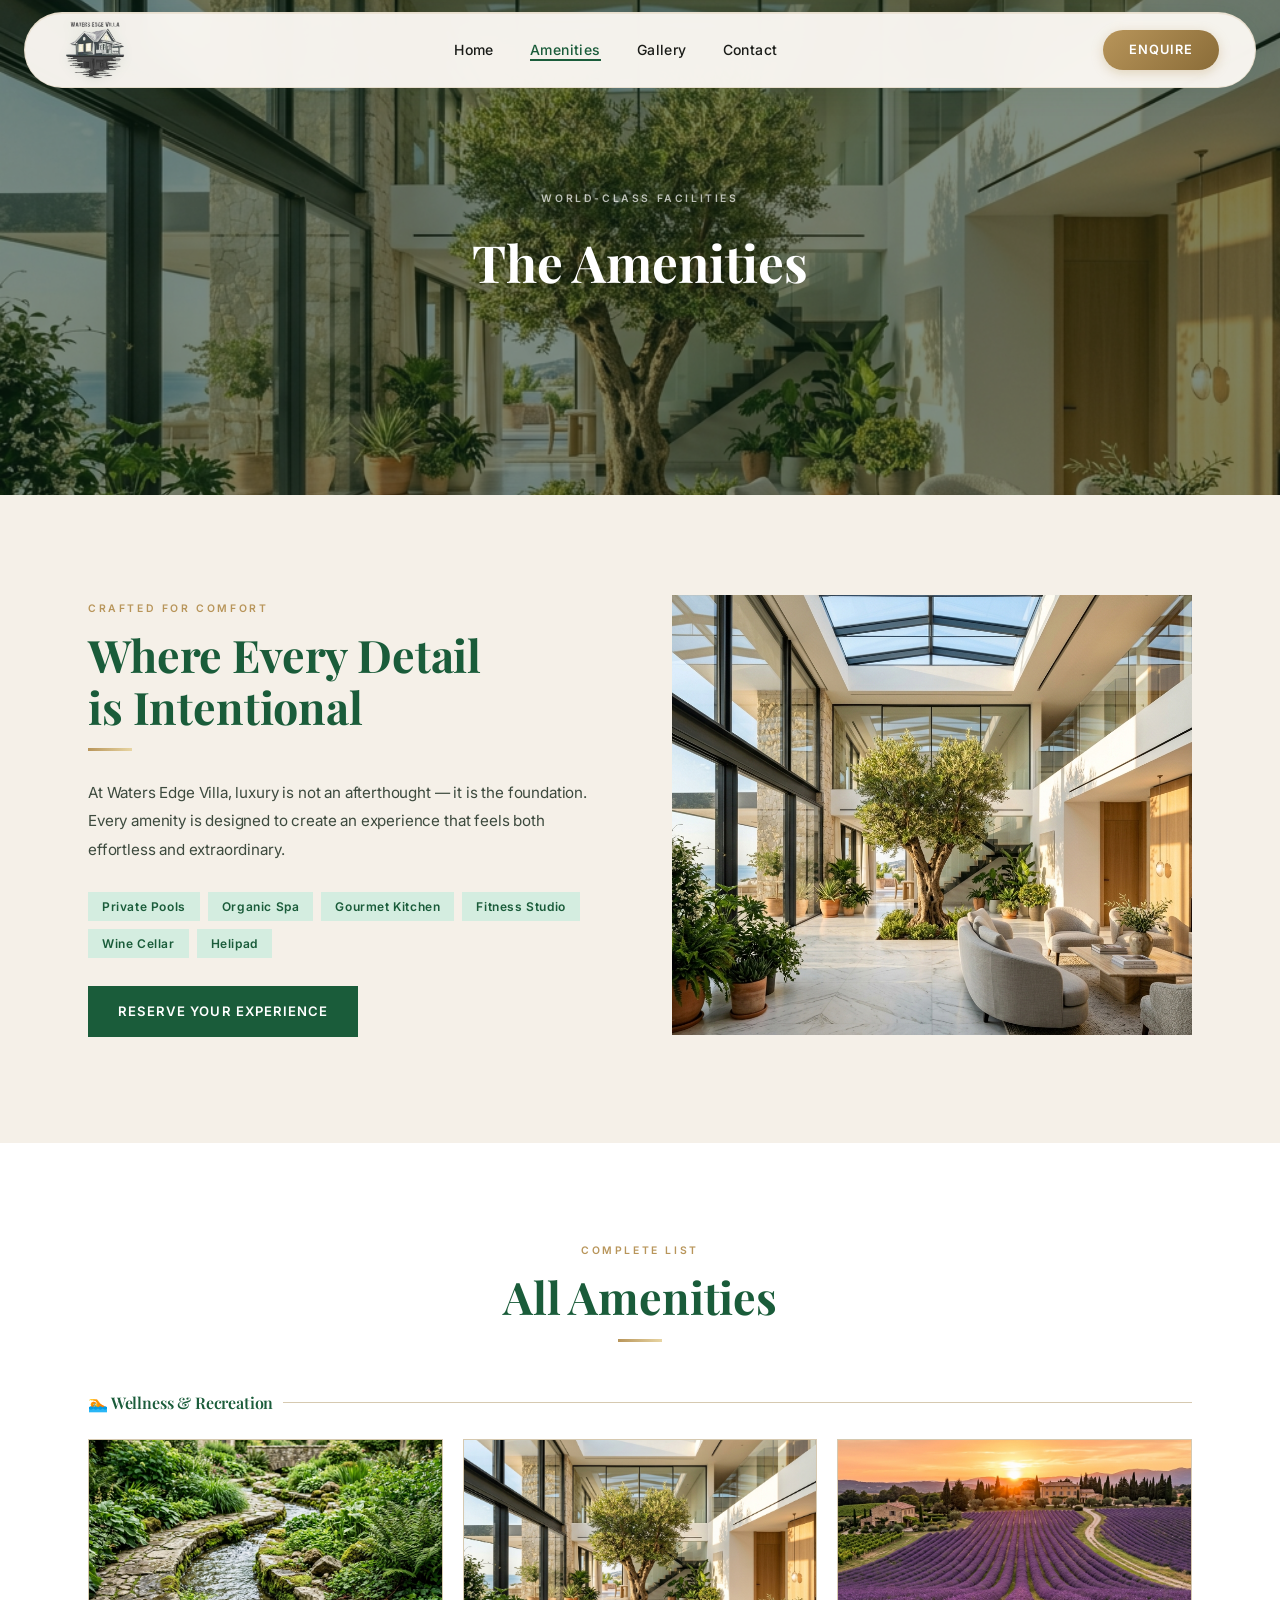
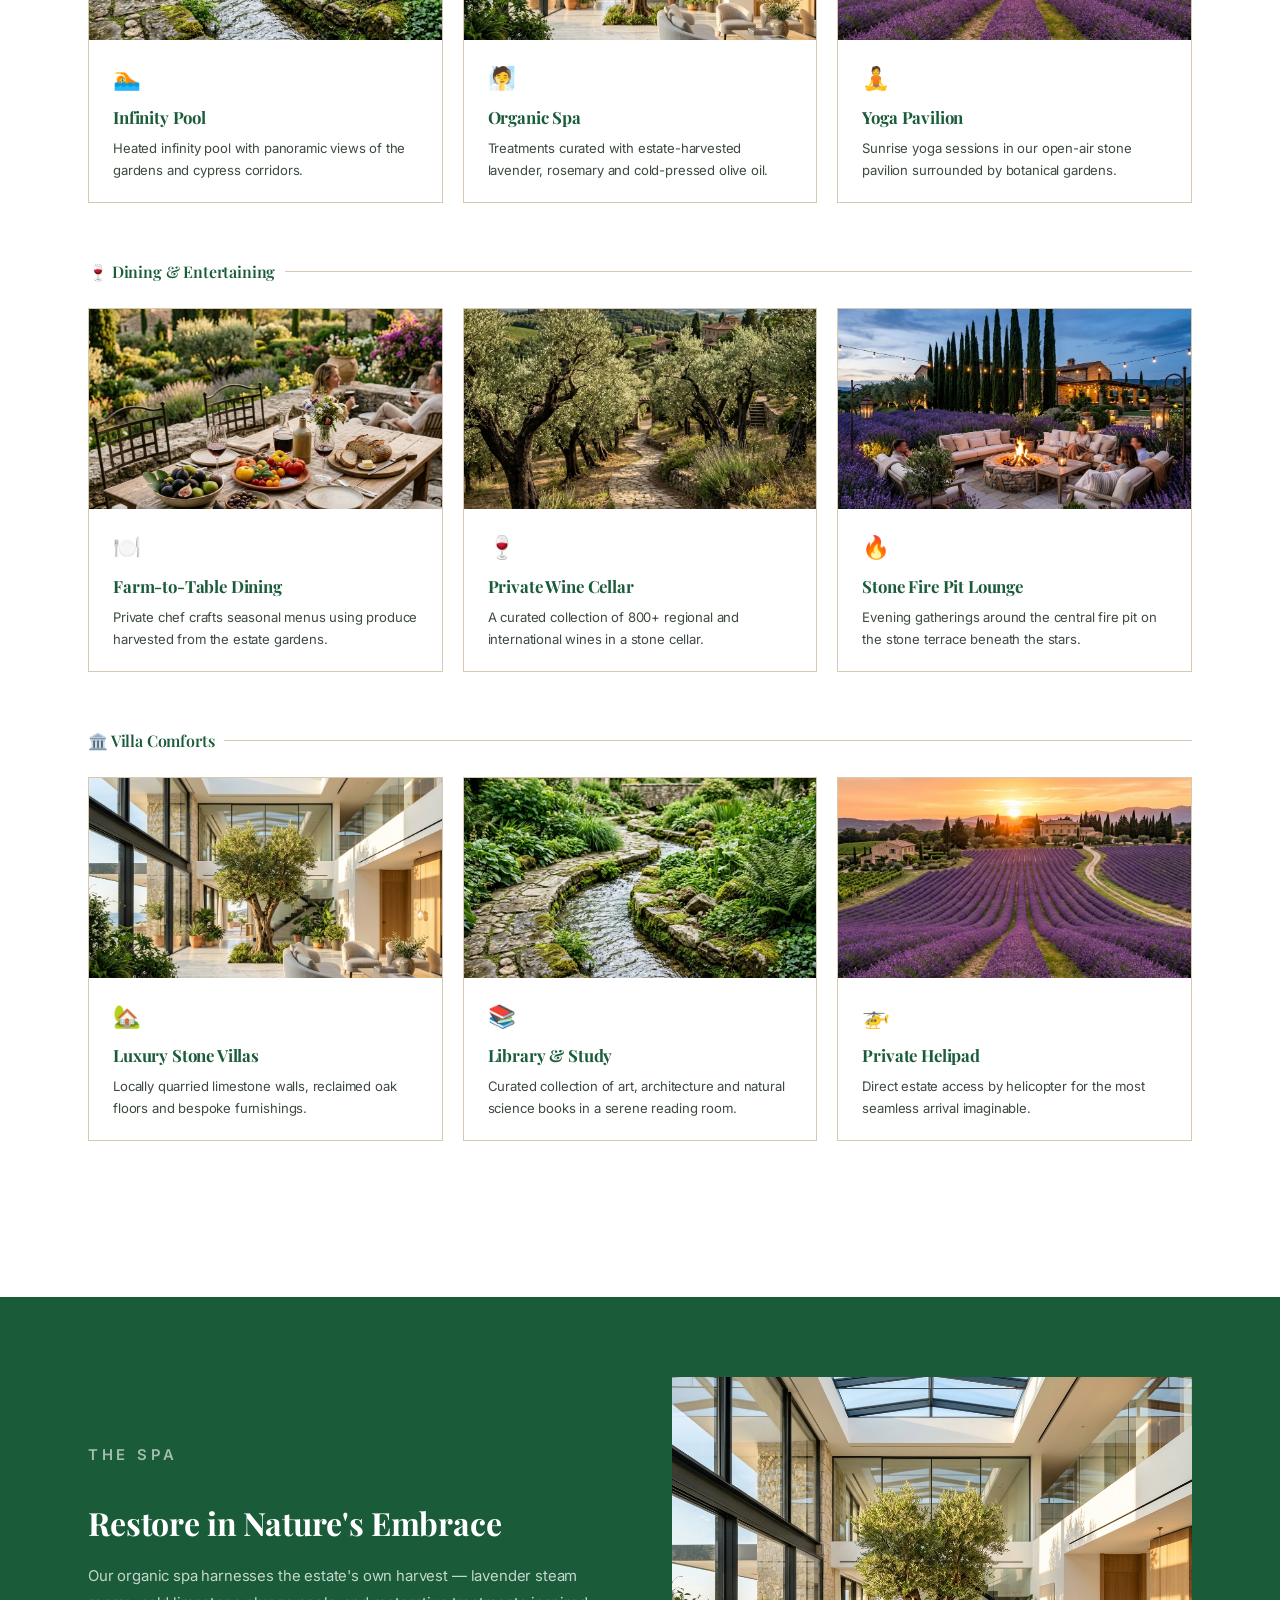
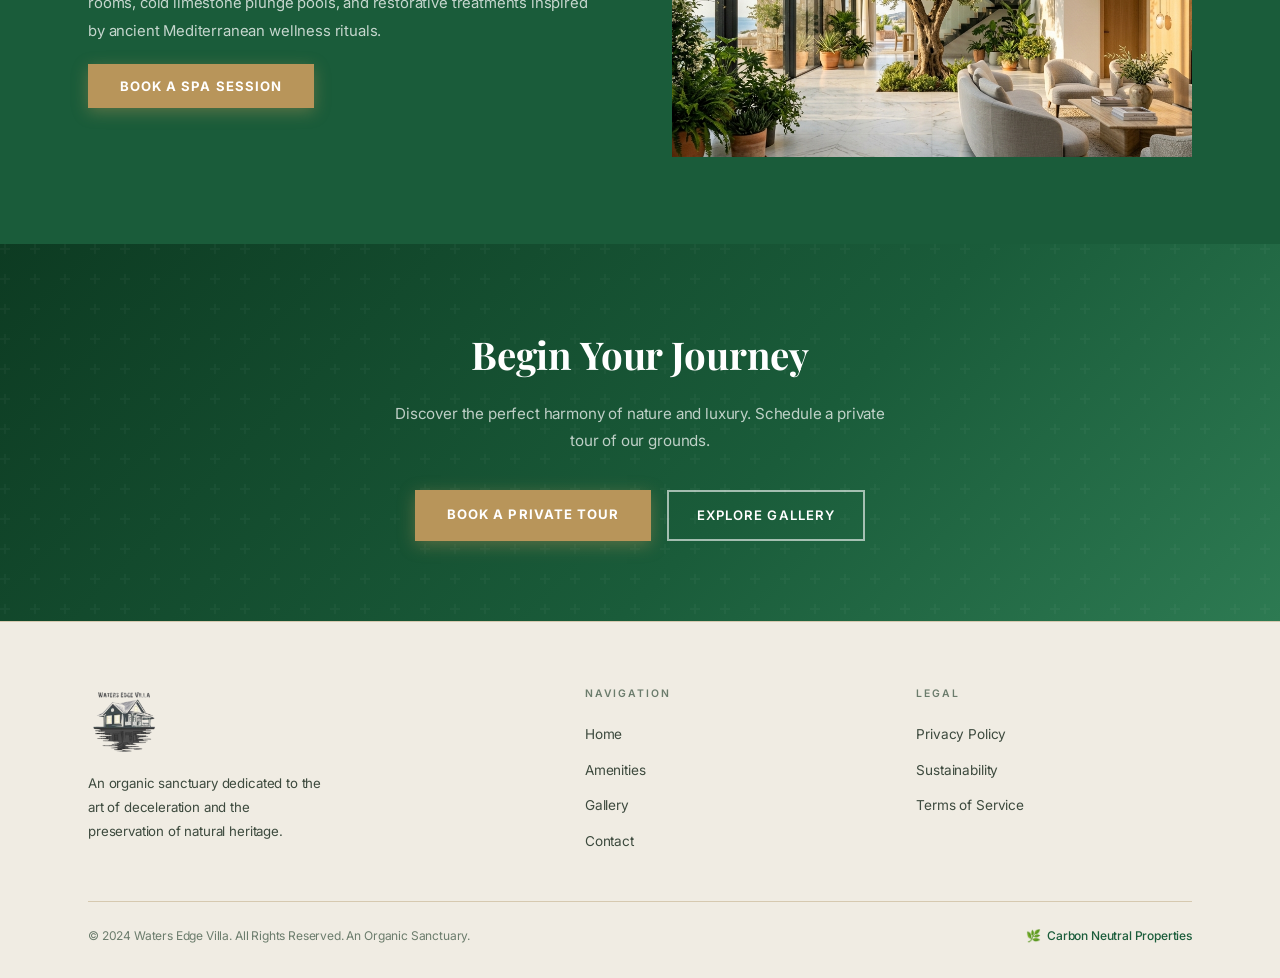
==== amenities.html @ 9e81cc43 "first commit" ====
<!DOCTYPE html>
<html lang="en">
<head>
<meta charset="UTF-8"/>
<meta name="viewport" content="width=device-width, initial-scale=1.0"/>
<title>Amenities — Waters Edge Villa</title>
<meta name="description" content="World-class amenities at Waters Edge Villa — private pools, organic spa, gourmet dining, fitness studio and more."/>
<link rel="stylesheet" href="style.css"/>
<style>
  .amenities-intro-grid{display:grid;grid-template-columns:1fr 1fr;gap:64px;align-items:center;}
  .amenity-list{display:grid;grid-template-columns:repeat(3,1fr);gap:20px;margin-bottom:56px;}
  .amenity-item{background:var(--white);border:1px solid var(--cream-dark);overflow:hidden;transition:transform var(--transition),box-shadow var(--transition);}
  .amenity-item:hover{transform:translateY(-6px);box-shadow:var(--shadow);}
  .amenity-item img{width:100%;height:200px;object-fit:cover;display:block;transition:transform 0.5s;}
  .amenity-item:hover img{transform:scale(1.05);}
  .amenity-item-body{padding:20px 24px;}
  .amenity-item-body span{font-size:1.4rem;display:block;margin-bottom:8px;}
  .amenity-item-body h4{font-family:var(--serif);font-size:1.05rem;color:var(--green);margin-bottom:6px;}
  .amenity-item-body p{font-size:0.82rem;color:var(--text-mid);line-height:1.7;}
  .amenities-cat-title{font-family:var(--serif);font-size:1rem;color:var(--green);font-weight:600;display:flex;align-items:center;gap:10px;margin-bottom:24px;}
  .amenities-cat-title::after{content:'';flex:1;height:1px;background:var(--cream-dark);}
  .highlight-strip{background:var(--green);padding:80px 0;}
  .highlight-strip .inner{display:grid;grid-template-columns:1fr 1fr;gap:64px;align-items:center;}
  .highlight-strip h2{font-family:var(--serif);font-size:2rem;color:var(--white);margin-bottom:14px;}
  .highlight-strip p{color:rgba(255,255,255,0.75);font-size:0.93rem;line-height:1.85;margin-bottom:28px;}
  .highlight-strip img{width:100%;height:380px;object-fit:cover;}
  @media(max-width:900px){.amenities-intro-grid{grid-template-columns:1fr;}.amenity-list{grid-template-columns:1fr 1fr;}.highlight-strip .inner{grid-template-columns:1fr;}}
  @media(max-width:600px){.amenity-list{grid-template-columns:1fr;}}
</style>
</head>
<body>

<nav class="navbar" id="navbar">
  <a href="index.html" class="nav-logo-wrap">
    <img src="assets/logo.png" alt="Waters Edge Villa Logo" class="nav-logo-img"/>
  </a>
  <button class="hamburger" id="hamburger" aria-label="Menu"><span></span><span></span><span></span></button>
  <ul class="nav-links" id="navLinks">
    <li><a href="index.html">Home</a></li>
    <li><a href="amenities.html" class="active">Amenities</a></li>
    <li><a href="gallery.html">Gallery</a></li>
    <li><a href="contact.html">Contact</a></li>
  </ul>
  <a href="contact.html" class="btn-book">Enquire</a>
</nav>

<div class="page-hero">
  <img src="images/hero_amenities.png" alt="Waters Edge Villa Amenities" class="page-hero-bg"/>
  <div class="page-hero-overlay"></div>
  <div class="page-hero-content">
    <p class="eyebrow">World-Class Facilities</p>
    <h1>The Amenities</h1>
  </div>
</div>

<section style="background:var(--cream);">
  <div class="container">
    <div class="amenities-intro-grid">
      <div class="reveal-left">
        <p class="section-label">Crafted for Comfort</p>
        <h2 class="section-title">Where Every Detail<br>is Intentional</h2>
        <div class="section-underline"></div>
        <p class="section-desc">At Waters Edge Villa, luxury is not an afterthought — it is the foundation. Every amenity is designed to create an experience that feels both effortless and extraordinary.</p>
        <div class="tag-list" style="margin-top:28px;">
          <span class="tag">Private Pools</span>
          <span class="tag">Organic Spa</span>
          <span class="tag">Gourmet Kitchen</span>
          <span class="tag">Fitness Studio</span>
          <span class="tag">Wine Cellar</span>
          <span class="tag">Helipad</span>
        </div>
        <a href="contact.html" class="btn-primary">Reserve Your Experience</a>
      </div>
      <div class="reveal">
        <img src="images/hero_amenities.png" alt="Villa Atrium" style="width:100%;height:440px;object-fit:cover;"/>
      </div>
    </div>
  </div>
</section>

<section style="background:var(--white);">
  <div class="container">
    <div style="text-align:center;max-width:560px;margin:0 auto 48px;">
      <p class="section-label">Complete List</p>
      <h2 class="section-title">All Amenities</h2>
      <div class="section-underline" style="margin:0 auto 16px;"></div>
    </div>

    <p class="amenities-cat-title">🏊 Wellness &amp; Recreation</p>
    <div class="amenity-list">
      <div class="amenity-item reveal"><img src="images/spring_water.png" alt="Pool"/><div class="amenity-item-body"><span>🏊</span><h4>Infinity Pool</h4><p>Heated infinity pool with panoramic views of the gardens and cypress corridors.</p></div></div>
      <div class="amenity-item reveal"><img src="images/hero_amenities.png" alt="Spa"/><div class="amenity-item-body"><span>🧖</span><h4>Organic Spa</h4><p>Treatments curated with estate-harvested lavender, rosemary and cold-pressed olive oil.</p></div></div>
      <div class="amenity-item reveal"><img src="images/lavender_field.png" alt="Yoga"/><div class="amenity-item-body"><span>🧘</span><h4>Yoga Pavilion</h4><p>Sunrise yoga sessions in our open-air stone pavilion surrounded by botanical gardens.</p></div></div>
    </div>

    <p class="amenities-cat-title">🍷 Dining &amp; Entertaining</p>
    <div class="amenity-list">
      <div class="amenity-item reveal"><img src="images/dining_table.png" alt="Dining"/><div class="amenity-item-body"><span>🍽️</span><h4>Farm-to-Table Dining</h4><p>Private chef crafts seasonal menus using produce harvested from the estate gardens.</p></div></div>
      <div class="amenity-item reveal"><img src="images/olive_grove.png" alt="Wine"/><div class="amenity-item-body"><span>🍷</span><h4>Private Wine Cellar</h4><p>A curated collection of 800+ regional and international wines in a stone cellar.</p></div></div>
      <div class="amenity-item reveal"><img src="images/hero_home.png" alt="Fire Pit"/><div class="amenity-item-body"><span>🔥</span><h4>Stone Fire Pit Lounge</h4><p>Evening gatherings around the central fire pit on the stone terrace beneath the stars.</p></div></div>
    </div>

    <p class="amenities-cat-title">🏛️ Villa Comforts</p>
    <div class="amenity-list">
      <div class="amenity-item reveal"><img src="images/hero_amenities.png" alt="Villa"/><div class="amenity-item-body"><span>🏡</span><h4>Luxury Stone Villas</h4><p>Locally quarried limestone walls, reclaimed oak floors and bespoke furnishings.</p></div></div>
      <div class="amenity-item reveal"><img src="images/spring_water.png" alt="Library"/><div class="amenity-item-body"><span>📚</span><h4>Library &amp; Study</h4><p>Curated collection of art, architecture and natural science books in a serene reading room.</p></div></div>
      <div class="amenity-item reveal"><img src="images/lavender_field.png" alt="Helipad"/><div class="amenity-item-body"><span>🚁</span><h4>Private Helipad</h4><p>Direct estate access by helicopter for the most seamless arrival imaginable.</p></div></div>
    </div>
  </div>
</section>

<div class="highlight-strip">
  <div class="container">
    <div class="inner">
      <div class="reveal-left">
        <p class="section-label" style="color:rgba(255,255,255,0.6);">The Spa</p>
        <h2>Restore in Nature's Embrace</h2>
        <p>Our organic spa harnesses the estate's own harvest — lavender steam rooms, cold limestone plunge pools, and restorative treatments inspired by ancient Mediterranean wellness rituals.</p>
        <a href="contact.html" class="btn-cream">Book a Spa Session</a>
      </div>
      <div class="reveal"><img src="images/hero_amenities.png" alt="Spa Interior"/></div>
    </div>
  </div>
</div>

<div class="cta-band">
  <div class="container">
    <h2>Begin Your Journey</h2>
    <p>Discover the perfect harmony of nature and luxury. Schedule a private tour of our grounds.</p>
    <div class="btns">
      <a href="contact.html" class="btn-cream">Book a Private Tour</a>
      <a href="gallery.html" class="btn-outline-white">Explore Gallery</a>
    </div>
  </div>
</div>

<footer>
  <div class="container">
    <div class="footer-inner">
      <div class="footer-brand">
        <a href="index.html" class="logo-wrap"><img src="assets/logo.png" alt="Waters Edge Villa"/><span class="logo-text">Waters Edge Villa</span></a>
        <p>An organic sanctuary dedicated to the art of deceleration and the preservation of natural heritage.</p>
      </div>
      <div><h4>Navigation</h4><ul><li><a href="index.html">Home</a></li><li><a href="amenities.html">Amenities</a></li><li><a href="gallery.html">Gallery</a></li><li><a href="contact.html">Contact</a></li></ul></div>
      <div><h4>Legal</h4><ul><li><a href="#">Privacy Policy</a></li><li><a href="#">Sustainability</a></li><li><a href="#">Terms of Service</a></li></ul></div>
    </div>
    <div class="footer-bottom">
      <p>© 2024 Waters Edge Villa. All Rights Reserved. An Organic Sanctuary.</p>
      <span class="footer-eco">Carbon Neutral Properties</span>
    </div>
  </div>
</footer>

<script>
  window.addEventListener('scroll', () => { document.getElementById('navbar').classList.toggle('scrolled', window.scrollY > 40); });
  const ham = document.getElementById('hamburger'); const nav = document.getElementById('navLinks');
  ham.addEventListener('click', () => { ham.classList.toggle('open'); nav.classList.toggle('open'); });
  const observer = new IntersectionObserver(entries => { entries.forEach(e => { if(e.isIntersecting) e.target.classList.add('visible'); }); }, { threshold: 0.12 });
  document.querySelectorAll('.reveal,.reveal-left').forEach(el => observer.observe(el));
</script>
</body>
</html>
---- style.css ----
@import url('https://fonts.googleapis.com/css2?family=Playfair+Display:ital,wght@0,400;0,600;0,700;0,800;1,400&family=Inter:wght@300;400;500;600&display=swap');

*, *::before, *::after { box-sizing: border-box; margin: 0; padding: 0; }

:root {
  --green:       #1a5c3a; /* primary — deep forest green */
  --green-dark:  #0d3b22; /* primary hover — rich dark emerald */
  --green-mid:   #2d7a52; /* primary-container */
  --green-light: #d4ede0; /* soft mint tint */
  --gold:        #b8955a; /* luxury gold accent */
  --gold-light:  #e8d5a3; /* champagne / light gold */
  --gold-dark:   #8a6c38; /* deep gold hover */
  --cream:       #f5f0e8; /* warm cream surface */
  --cream-dark:  #d6c9b0; /* warm outline */
  --off-white:   #faf7f2; /* warm background */
  --white:       #ffffff;
  --text-dark:   #1a1c18; /* deep warm charcoal */
  --text-mid:    #3d4a3e; /* forest-toned mid text */
  --text-light:  #6b7c6c; /* muted forest text */
  --footer-bg:   #f0ece3; /* warm footer */
  --serif: 'Playfair Display', serif;
  --sans:  'Inter', sans-serif;
  --transition: 0.3s cubic-bezier(0.4,0,0.2,1);
  --shadow: 0 12px 40px rgba(26,92,58,0.10);
  --shadow-gold: 0 8px 32px rgba(184,149,90,0.18);
  --radius: 0px;
}

html { scroll-behavior: smooth; }
body { font-family: var(--sans); color: var(--text-dark); background: var(--off-white); line-height: 1.6; overflow-x: hidden; letter-spacing: -0.01em; }

/* ---- NAVBAR ---- */
.navbar {
  position: fixed; top: 12px; left: 50%; transform: translateX(-50%);
  width: calc(100% - 48px); max-width: 1360px;
  z-index: 1000;
  display: flex; align-items: center; justify-content: space-between;
  padding: 0 36px; height: 76px;
  background: rgba(250,247,242,0.97);
  backdrop-filter: blur(20px);
  border: 1px solid rgba(184,149,90,0.20);
  border-radius: 50px;
  box-shadow: 0 4px 28px rgba(26,92,58,0.10), 0 1px 0 rgba(184,149,90,0.15) inset;
  transition: var(--transition);
}
.navbar.scrolled { height: 64px; box-shadow: 0 6px 32px rgba(26,92,58,0.14); top: 8px; }

.nav-logo-wrap { display: flex; align-items: center; text-decoration: none; }
.nav-logo-img { height: 68px; width: auto; object-fit: contain; display: block; transition: var(--transition); filter: drop-shadow(0 2px 6px rgba(26,92,58,0.12)); }
.navbar.scrolled .nav-logo-img { height: 56px; }
.nav-logo-text { display: none; }

.nav-links { display: flex; align-items: center; gap: 36px; list-style: none; }
.nav-links a {
  font-size: 0.875rem; font-weight: 500; color: var(--text-dark);
  text-decoration: none; letter-spacing: 0.03em;
  padding-bottom: 3px; position: relative;
  transition: color var(--transition);
}
.nav-links a::after {
  content: ''; position: absolute; bottom: 0; left: 0;
  width: 0; height: 2px; background: var(--green);
  transition: width var(--transition);
}
.nav-links a:hover, .nav-links a.active { color: var(--green); }
.nav-links a:hover::after, .nav-links a.active::after { width: 100%; }

.btn-book {
  background: linear-gradient(135deg, var(--gold) 0%, var(--gold-dark) 100%);
  color: var(--white);
  padding: 10px 26px; border-radius: 50px;
  font-size: 0.8rem; font-weight: 600;
  text-decoration: none; letter-spacing: 0.08em; text-transform: uppercase;
  transition: all var(--transition);
  box-shadow: 0 3px 12px rgba(184,149,90,0.35);
}
.btn-book:hover { background: linear-gradient(135deg, var(--gold-dark) 0%, var(--gold) 100%); transform: translateY(-1px); box-shadow: 0 5px 18px rgba(184,149,90,0.45); }

/* ---- HAMBURGER ---- */
.hamburger { display: none; flex-direction: column; gap: 5px; cursor: pointer; background: none; border: none; }
.hamburger span { width: 24px; height: 2px; background: var(--text-dark); border-radius: 2px; transition: var(--transition); }
.hamburger.open span:nth-child(1) { transform: rotate(45deg) translate(5px,5px); }
.hamburger.open span:nth-child(2) { opacity: 0; }
.hamburger.open span:nth-child(3) { transform: rotate(-45deg) translate(5px,-5px); }

/* ---- HERO ---- */
.hero {
  position: relative; width: 100%; height: calc(100vh - 100px); min-height: 520px;
  margin-top: 100px;
  display: flex; align-items: flex-end; overflow: hidden;
}
.hero-bg {
  position: absolute; inset: 0; width: 100%; height: 100%;
  object-fit: cover; object-position: center 65%;
  animation: heroZoom 12s ease-out forwards;
}
@keyframes heroZoom { from { transform: scale(1.015); } to { transform: scale(1); } }
.hero-overlay {
  position: absolute; inset: 0;
  background: linear-gradient(to top, rgba(10,35,20,0.78) 0%, rgba(10,35,20,0.25) 55%, transparent 100%);
}
.hero-content {
  position: relative; z-index: 2; padding: 0 64px 48px;
  max-width: 640px;
  animation: fadeUp 1s 0.3s both;
}
@keyframes fadeUp { from { opacity:0; transform:translateY(30px); } to { opacity:1; transform:translateY(0); } }
.hero-eyebrow {
  font-size: 0.68rem; font-weight: 600; letter-spacing: 0.25em;
  color: var(--gold-light); text-transform: uppercase; margin-bottom: 16px;
}
.hero-title {
  font-family: var(--serif); font-size: clamp(2.4rem, 5vw, 3.8rem);
  font-weight: 800; color: var(--white); line-height: 1.15;
  margin-bottom: 18px;
}
.hero-desc {
  font-size: 0.95rem; color: rgba(255,255,255,0.75);
  margin-bottom: 32px; max-width: 480px; line-height: 1.8;
}
.hero-btns { display: flex; gap: 14px; flex-wrap: wrap; }

/* Hero card overlay (Stitch style) */
.hero-card {
  position: absolute; top: 50%; left: 50%; transform: translate(-50%,-50%);
  background: rgba(244,241,235,0.92); backdrop-filter: blur(8px);
  padding: 48px 56px; text-align: center; z-index: 2;
  max-width: 500px; width: 90%;
  animation: fadeUp 1s 0.2s both;
}
.hero-card-eyebrow { font-size: 0.65rem; letter-spacing: 0.25em; text-transform: uppercase; color: var(--text-light); margin-bottom: 16px; }
.hero-card-title { font-family: var(--serif); font-size: clamp(2rem,5vw,3.2rem); color: var(--green); font-weight: 700; font-style: italic; margin-bottom: 16px; }
.hero-card-desc { font-size: 0.9rem; color: var(--text-mid); line-height: 1.8; font-style: italic; }

/* Stats panel (right side) */
.hero-stats {
  position: absolute; right: 0; top: 50%; transform: translateY(-50%);
  background: rgba(249,249,247,0.95); backdrop-filter: blur(8px);
  padding: 32px 28px; z-index: 3; min-width: 180px; text-align: center;
  display: flex; flex-direction: column; gap: 24px;
}
.hero-stat-num { font-family: var(--serif); font-size: 2.2rem; color: var(--green); font-weight: 700; display: block; }
.hero-stat-label { font-size: 0.62rem; letter-spacing: 0.15em; text-transform: uppercase; color: var(--text-light); margin-top: 2px; }

/* ---- BUTTONS ---- */
.btn-primary {
  background: var(--green); color: var(--white);
  padding: 13px 28px; border-radius: var(--radius);
  font-weight: 600; font-size: 0.82rem;
  text-decoration: none; letter-spacing: 0.08em; text-transform: uppercase;
  transition: background var(--transition), transform var(--transition);
  display: inline-block; border: 2px solid var(--green);
}
.btn-primary:hover { background: var(--green-dark); border-color: var(--green-dark); transform: translateY(-2px); }
.btn-outline {
  background: transparent; color: var(--green);
  padding: 13px 28px; border-radius: var(--radius);
  font-weight: 600; font-size: 0.82rem;
  text-decoration: none; letter-spacing: 0.08em; text-transform: uppercase;
  border: 2px solid var(--green);
  transition: all var(--transition);
}
.btn-outline:hover { background: var(--green); color: var(--white); transform: translateY(-2px); }
.btn-outline-white {
  background: transparent; color: var(--white);
  padding: 13px 28px; border-radius: var(--radius);
  font-weight: 600; font-size: 0.82rem;
  text-decoration: none; letter-spacing: 0.08em; text-transform: uppercase;
  border: 2px solid rgba(255,255,255,0.6);
  transition: all var(--transition);
}
.btn-outline-white:hover { border-color: var(--white); background: rgba(255,255,255,0.1); }

/* ---- SECTIONS ---- */
section { padding: 100px 0; }
.container { max-width: 1200px; margin: 0 auto; padding: 0 48px; }
.section-label {
  font-size: 0.65rem; font-weight: 600; letter-spacing: 0.25em;
  color: var(--gold); text-transform: uppercase; margin-bottom: 12px;
}
.section-title {
  font-family: var(--serif); font-size: clamp(2rem, 3.8vw, 2.8rem);
  font-weight: 700; color: var(--green); line-height: 1.15; margin-bottom: 16px;
}
.section-underline {
  width: 44px; height: 3px;
  background: linear-gradient(90deg, var(--gold), var(--gold-light));
  margin-bottom: 28px; border-radius: var(--radius);
}
.section-desc { font-size: 0.95rem; color: var(--text-mid); max-width: 560px; line-height: 1.85; }

/* ---- LIVING ARCHITECTURE ---- */
.living-arch .grid { display: grid; grid-template-columns: 1fr 1fr; gap: 80px; align-items: center; }
.living-arch-img { position: relative; overflow: hidden; }
.living-arch-img img { width: 100%; height: 480px; object-fit: cover; display: block; transition: transform 0.6s ease; }
.living-arch-img:hover img { transform: scale(1.04); }
.img-stat {
  position: absolute; bottom: 24px; left: 24px;
  background: rgba(250,247,242,0.97); padding: 16px 22px;
  border: 1px solid rgba(184,149,90,0.30); border-left: 3px solid var(--gold);
}
.img-stat strong { font-family: var(--serif); font-size: 2rem; color: var(--green); display: block; }
.img-stat span { font-size: 0.72rem; color: var(--gold-dark); letter-spacing: 0.1em; text-transform: uppercase; }
.living-features { list-style: none; margin-top: 24px; display: flex; flex-direction: column; gap: 12px; }
.living-features li { display: flex; align-items: flex-start; gap: 12px; font-size: 0.88rem; color: var(--text-mid); line-height: 1.6; }
.living-features li::before { content: '—'; color: var(--green); flex-shrink: 0; font-weight: 600; }

/* ---- STATS STRIP ---- */
.stats-strip { background: var(--green); padding: 64px 0; }
.stats-strip .container { display: flex; justify-content: space-around; flex-wrap: wrap; gap: 40px; }
.stat-item { text-align: center; }
.stat-number { font-family: var(--serif); font-size: 3rem; font-weight: 700; color: var(--gold-light); display: block; }
.stat-label { font-size: 0.68rem; color: rgba(255,255,255,0.65); letter-spacing: 0.15em; text-transform: uppercase; margin-top: 4px; }

/* ---- CTA BAND ---- */
.cta-band { background: linear-gradient(135deg, var(--green-dark) 0%, var(--green) 60%, var(--green-mid) 100%); text-align: center; padding: 80px 48px; position: relative; overflow: hidden; }
.cta-band::before { content: ''; position: absolute; inset: 0; background: url("data:image/svg+xml,%3Csvg width='60' height='60' viewBox='0 0 60 60' xmlns='http://www.w3.org/2000/svg'%3E%3Cg fill='none' fill-rule='evenodd'%3E%3Cg fill='%23ffffff' fill-opacity='0.03'%3E%3Cpath d='M36 34v-4h-2v4h-4v2h4v4h2v-4h4v-2h-4zm0-30V0h-2v4h-4v2h4v4h2V6h4V4h-4zM6 34v-4H4v4H0v2h4v4h2v-4h4v-2H6zM6 4V0H4v4H0v2h4v4h2V6h4V4H6z'/%3E%3C/g%3E%3C/g%3E%3C/svg%3E"); }
.cta-band h2 { font-family: var(--serif); font-size: clamp(1.8rem,3vw,2.6rem); color: var(--white); margin-bottom: 14px; position: relative; }
.cta-band p { color: rgba(255,255,255,0.72); font-size: 0.95rem; margin-bottom: 36px; max-width: 520px; margin-left: auto; margin-right: auto; line-height: 1.8; position: relative; }
.cta-band .btns { display: flex; gap: 16px; justify-content: center; flex-wrap: wrap; position: relative; }
.btn-cream { background: var(--gold); color: var(--white); padding: 14px 32px; border-radius: var(--radius); font-weight: 700; font-size: 0.82rem; letter-spacing: 0.08em; text-transform: uppercase; text-decoration: none; transition: background var(--transition), transform var(--transition); box-shadow: 0 4px 16px rgba(184,149,90,0.4); }
.btn-cream:hover { background: var(--gold-dark); transform: translateY(-2px); }

/* ---- AMENITIES ---- */
.amenities-grid { display: grid; grid-template-columns: repeat(3,1fr); gap: 28px; margin-top: 56px; }
.amenity-card { background: var(--white); border: 1px solid var(--cream-dark); overflow: hidden; transition: transform var(--transition), box-shadow var(--transition); }
.amenity-card:hover { transform: translateY(-6px); box-shadow: 0 16px 48px rgba(26,92,58,0.12); }
.amenity-card img { width: 100%; height: 230px; object-fit: cover; display: block; transition: transform 0.5s ease; }
.amenity-card:hover img { transform: scale(1.05); }
.amenity-card-body { padding: 24px 28px; border-top: 2px solid transparent; transition: border-color var(--transition); }
.amenity-card:hover .amenity-card-body { border-top-color: var(--gold); }
.amenity-card-body h3 { font-family: var(--serif); font-size: 1.2rem; color: var(--green); margin-bottom: 8px; }
.amenity-card-body p { font-size: 0.85rem; color: var(--text-mid); line-height: 1.75; }
.amenity-icon { font-size: 1.4rem; margin-bottom: 10px; display: block; }

/* ---- GALLERY ---- */
.gallery-grid { display: grid; grid-template-columns: repeat(3,1fr); gap: 12px; margin-top: 48px; }
.gallery-item { position: relative; overflow: hidden; cursor: pointer; background: var(--cream); }
.gallery-item img { width: 100%; height: 280px; object-fit: cover; display: block; transition: transform 0.5s ease; }
.gallery-item:hover img { transform: scale(1.08); }
.gallery-item.large { grid-column: span 2; }
.gallery-item.large img { height: 380px; }
.gallery-overlay { position: absolute; inset: 0; background: rgba(26,92,58,0); display: flex; align-items: center; justify-content: center; transition: background var(--transition); }
.gallery-overlay span { color: var(--white); font-size: 2rem; opacity: 0; transition: opacity var(--transition); }
.gallery-item:hover .gallery-overlay { background: rgba(26,92,58,0.35); }
.gallery-item:hover .gallery-overlay span { opacity: 1; }

/* Lightbox */
.lightbox { display: none; position: fixed; inset: 0; background: rgba(0,0,0,0.92); z-index: 9999; align-items: center; justify-content: center; }
.lightbox.open { display: flex; }
.lightbox img { max-width: 90vw; max-height: 88vh; object-fit: contain; border-radius: var(--radius); }
.lightbox-close { position: absolute; top: 20px; right: 28px; color: white; font-size: 2rem; cursor: pointer; background: none; border: none; line-height: 1; }
.lightbox-prev, .lightbox-next { position: absolute; top: 50%; transform: translateY(-50%); background: rgba(255,255,255,0.1); border: none; color: white; font-size: 1.8rem; padding: 12px 16px; cursor: pointer; transition: background var(--transition); border-radius: var(--radius); }
.lightbox-prev { left: 16px; }
.lightbox-next { right: 16px; }
.lightbox-prev:hover, .lightbox-next:hover { background: rgba(255,255,255,0.2); }

/* ---- GARDEN PHOTO GRID ---- */
.garden-photo-grid { display: grid; grid-template-columns: 2fr 1fr; grid-template-rows: auto auto; gap: 12px; margin-top: 48px; }
.garden-photo-grid img { width: 100%; height: 100%; object-fit: cover; display: block; transition: transform 0.5s ease; }
.garden-photo-grid .main-img { grid-row: span 2; height: 500px; }
.garden-photo-grid .side-img { height: 240px; }
.garden-feat-card { background: var(--cream); padding: 32px; border-left: 3px solid var(--green); transition: transform var(--transition); }
.garden-feat-card:hover { transform: translateY(-4px); }
.garden-feat-card h3 { font-family: var(--serif); font-size: 1.1rem; color: var(--green); margin-bottom: 8px; }
.garden-feat-card p { font-size: 0.85rem; color: var(--text-mid); line-height: 1.75; }
.garden-feat-icon { font-size: 1.6rem; margin-bottom: 12px; display: block; }

/* ---- CONTACT ---- */
.contact-grid { display: grid; grid-template-columns: 1fr 1.3fr; gap: 72px; align-items: start; margin-top: 56px; }
.c-item { display: flex; gap: 16px; align-items: flex-start; margin-bottom: 20px; }
.c-icon { width: 42px; height: 42px; background: var(--green); border-radius: var(--radius); display: flex; align-items: center; justify-content: center; flex-shrink: 0; }
.c-icon svg { fill: white; width: 18px; height: 18px; }
.c-text span { font-size: 0.68rem; color: var(--text-light); text-transform: uppercase; letter-spacing: 0.1em; display: block; margin-bottom: 2px; }
.c-text strong { font-size: 0.88rem; color: var(--text-dark); }

.contact-form { background: var(--cream); padding: 44px; }
.form-group { margin-bottom: 18px; }
.form-group label { font-size: 0.68rem; font-weight: 600; color: var(--text-light); letter-spacing: 0.12em; text-transform: uppercase; display: block; margin-bottom: 7px; }
.form-group input, .form-group select, .form-group textarea {
  width: 100%; padding: 12px 0;
  border: none; border-bottom: 1.5px solid var(--cream-dark);
  background: transparent; font-family: var(--sans); font-size: 0.9rem;
  color: var(--text-dark); outline: none; transition: border-color var(--transition);
}
.form-group input:focus, .form-group select:focus, .form-group textarea:focus { border-color: var(--green); }
.form-group textarea { height: 100px; resize: none; }
.form-row { display: grid; grid-template-columns: 1fr 1fr; gap: 16px; }
.btn-submit { width: 100%; background: var(--green); color: var(--white); padding: 16px; border: none; font-family: var(--sans); font-size: 0.82rem; font-weight: 600; letter-spacing: 0.1em; text-transform: uppercase; cursor: pointer; transition: background var(--transition); margin-top: 8px; }
.btn-submit:hover { background: var(--green-dark); }

/* ---- PAGE HERO ---- */
.page-hero { height: 55vh; min-height: 360px; position: relative; display: flex; align-items: center; justify-content: center; text-align: center; overflow: hidden; }
.page-hero-bg { position: absolute; inset: 0; width: 100%; height: 100%; object-fit: cover; }
.page-hero-overlay { position: absolute; inset: 0; background: rgba(10,35,20,0.52); }
.page-hero-content { position: relative; z-index: 2; animation: fadeUp 0.8s both; }
.page-hero-content .eyebrow { font-size: 0.65rem; font-weight: 600; letter-spacing: 0.25em; color: rgba(255,255,255,0.7); text-transform: uppercase; margin-bottom: 14px; }
.page-hero-content h1 { font-family: var(--serif); font-size: clamp(2rem,5vw,3.2rem); color: var(--white); font-weight: 700; }

/* ---- FOOTER ---- */
footer { background: var(--footer-bg); padding: 64px 0 32px; border-top: 1px solid var(--cream-dark); }
.footer-inner { display: grid; grid-template-columns: 1.6fr 1fr 1fr; gap: 56px; margin-bottom: 48px; }
.footer-brand .logo-wrap { display: flex; align-items: center; text-decoration: none; }
.footer-brand .logo-wrap img { height: 72px; width: auto; object-fit: contain; }
.footer-brand .logo-text { display: none; }
.footer-brand p { font-size: 0.83rem; color: var(--text-mid); line-height: 1.8; margin-top: 14px; max-width: 240px; }
footer h4 { font-size: 0.65rem; font-weight: 600; letter-spacing: 0.18em; text-transform: uppercase; color: var(--text-light); margin-bottom: 18px; }
footer ul { list-style: none; display: flex; flex-direction: column; gap: 10px; }
footer ul li a { font-size: 0.85rem; color: var(--text-mid); text-decoration: none; transition: color var(--transition); }
footer ul li a:hover { color: var(--green); }
.footer-bottom { border-top: 1px solid var(--cream-dark); padding-top: 24px; display: flex; justify-content: space-between; align-items: center; flex-wrap: wrap; gap: 10px; }
.footer-bottom p { font-size: 0.75rem; color: var(--text-light); }
.footer-eco { font-size: 0.75rem; color: var(--green); display: flex; align-items: center; gap: 6px; font-weight: 500; }
.footer-eco::before { content: '🌿'; }

/* ---- SCROLL REVEAL ---- */
.reveal { opacity: 0; transform: translateY(28px); transition: opacity 0.7s ease, transform 0.7s ease; }
.reveal.visible { opacity: 1; transform: translateY(0); }
.reveal-left { opacity: 0; transform: translateX(-28px); transition: opacity 0.7s ease, transform 0.7s ease; }
.reveal-left.visible { opacity: 1; transform: translateX(0); }

/* ---- TAGS ---- */
.tag { background: var(--green-light); color: var(--green); padding: 5px 14px; border-radius: var(--radius); font-size: 0.75rem; font-weight: 600; letter-spacing: 0.05em; display: inline-block; }
.tag-list { display: flex; flex-wrap: wrap; gap: 8px; margin-bottom: 28px; }

/* ---- RESPONSIVE ---- */
@media (max-width: 900px) {
  .navbar { top: 8px; width: calc(100% - 24px); padding: 0 20px; height: 58px; border-radius: 40px; }
  .navbar.scrolled { height: 50px; top: 6px; }
  .nav-logo-img { height: 40px; }
  .navbar.scrolled .nav-logo-img { height: 36px; }
  .nav-links { display: none; position: fixed; top: 78px; left: 12px; width: calc(100% - 24px); background: rgba(250,248,245,0.98); backdrop-filter: blur(16px); flex-direction: column; gap: 0; padding: 12px 0; box-shadow: 0 8px 24px rgba(0,0,0,0.10); border-radius: 20px; border: 1px solid rgba(0,71,50,0.08); }
  .navbar.scrolled .nav-links { top: 66px; }
  .nav-links.open { display: flex; }
  .nav-links li { padding: 12px 28px; }
  .hamburger { display: flex; }
  .btn-book { display: none; }
  .hero { margin-top: 78px; height: calc(100vh - 78px); }
  .hero-content { padding: 0 28px 48px; }
  .hero-card { display: none; }
  .hero-stats { display: none; }
  .living-arch .grid { grid-template-columns: 1fr; gap: 40px; }
  .amenities-grid { grid-template-columns: 1fr 1fr; }
  .gallery-grid { grid-template-columns: 1fr 1fr; }
  .gallery-item.large { grid-column: span 1; }
  .gallery-item.large img { height: 280px; }
  .garden-photo-grid { grid-template-columns: 1fr; }
  .garden-photo-grid .main-img { height: 300px; grid-row: span 1; }
  .contact-grid { grid-template-columns: 1fr; gap: 40px; }
  .footer-inner { grid-template-columns: 1fr; gap: 32px; }
  .container { padding: 0 24px; }
}
@media (max-width: 600px) {
  .amenities-grid { grid-template-columns: 1fr; }
  .gallery-grid { grid-template-columns: 1fr; }
  .gallery-item.large img { height: 240px; }
  .form-row { grid-template-columns: 1fr; }
  .cta-band .btns { flex-direction: column; align-items: center; }
  .hero-title { font-size: 2.1rem; }
}
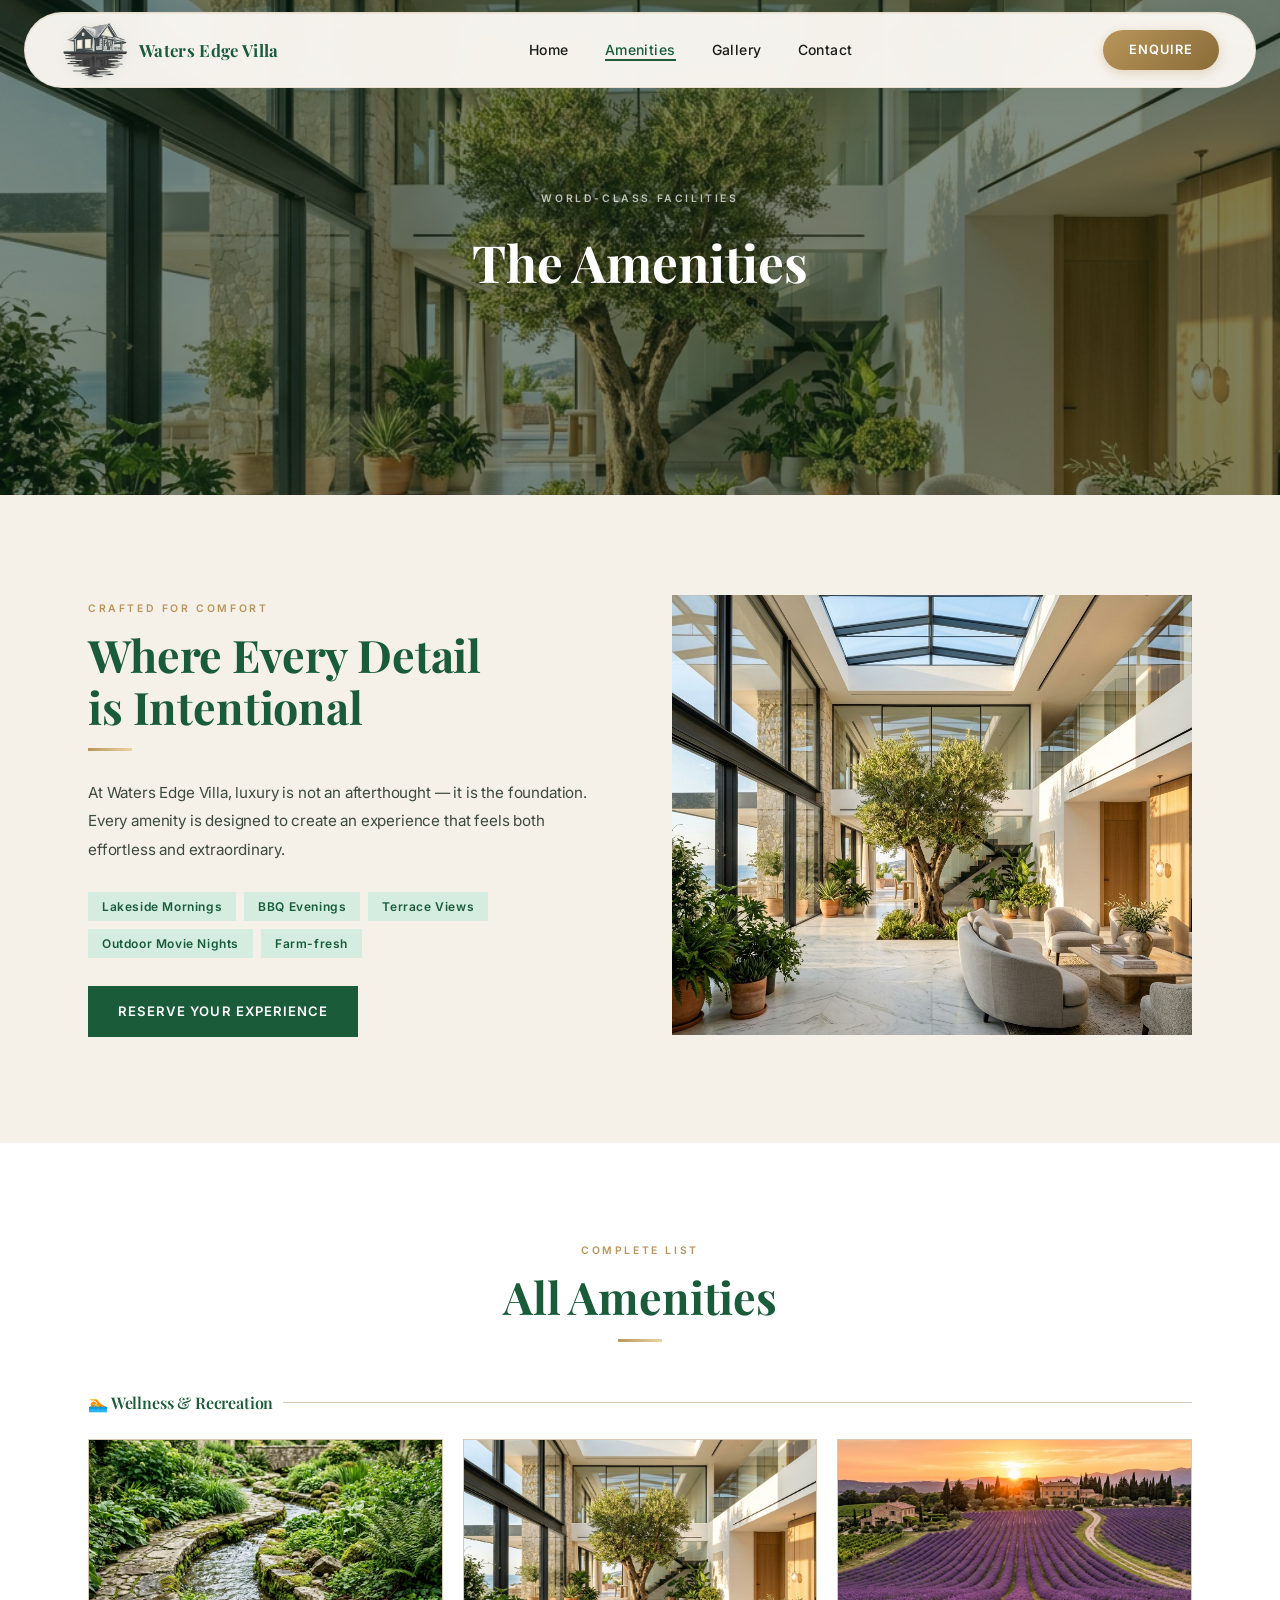
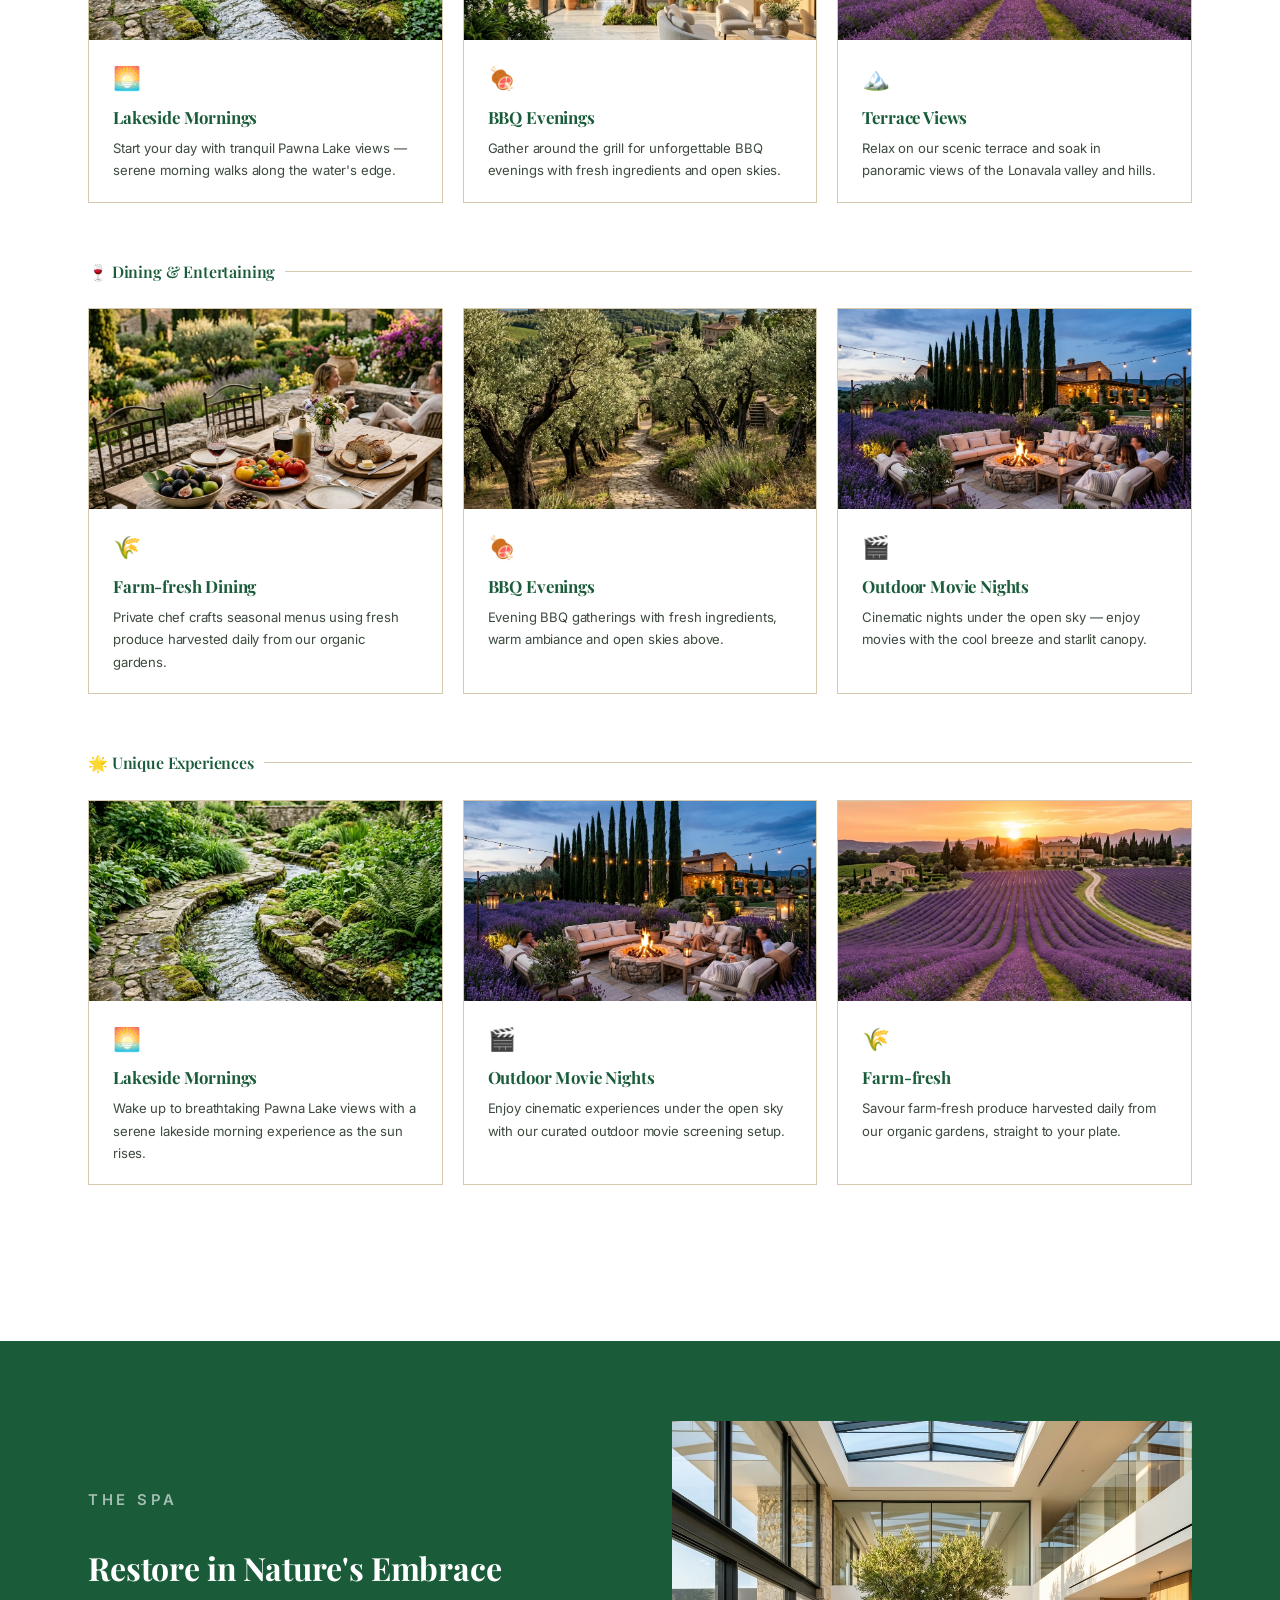
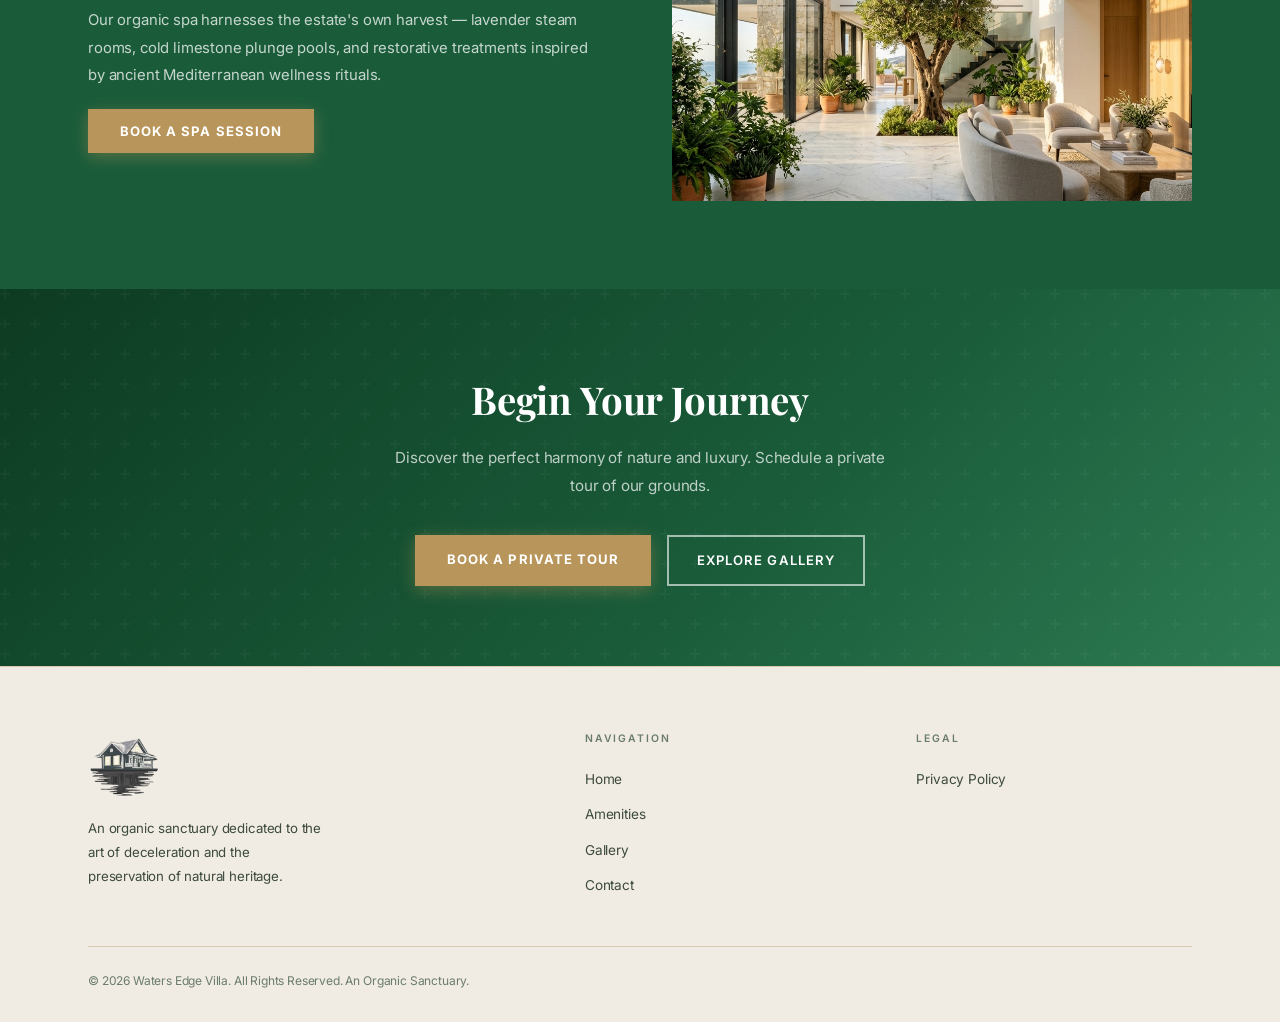
==== commit e7f1eae0: "refactor: improve code readability through consistent indentation and whitespace formatting across a" ====
--- a/amenities.html
+++ b/amenities.html
@@ -1,162 +1,338 @@
 <!DOCTYPE html>
 <html lang="en">
+
 <head>
-<meta charset="UTF-8"/>
-<meta name="viewport" content="width=device-width, initial-scale=1.0"/>
-<title>Amenities — Waters Edge Villa</title>
-<meta name="description" content="World-class amenities at Waters Edge Villa — private pools, organic spa, gourmet dining, fitness studio and more."/>
-<link rel="stylesheet" href="style.css"/>
-<style>
-  .amenities-intro-grid{display:grid;grid-template-columns:1fr 1fr;gap:64px;align-items:center;}
-  .amenity-list{display:grid;grid-template-columns:repeat(3,1fr);gap:20px;margin-bottom:56px;}
-  .amenity-item{background:var(--white);border:1px solid var(--cream-dark);overflow:hidden;transition:transform var(--transition),box-shadow var(--transition);}
-  .amenity-item:hover{transform:translateY(-6px);box-shadow:var(--shadow);}
-  .amenity-item img{width:100%;height:200px;object-fit:cover;display:block;transition:transform 0.5s;}
-  .amenity-item:hover img{transform:scale(1.05);}
-  .amenity-item-body{padding:20px 24px;}
-  .amenity-item-body span{font-size:1.4rem;display:block;margin-bottom:8px;}
-  .amenity-item-body h4{font-family:var(--serif);font-size:1.05rem;color:var(--green);margin-bottom:6px;}
-  .amenity-item-body p{font-size:0.82rem;color:var(--text-mid);line-height:1.7;}
-  .amenities-cat-title{font-family:var(--serif);font-size:1rem;color:var(--green);font-weight:600;display:flex;align-items:center;gap:10px;margin-bottom:24px;}
-  .amenities-cat-title::after{content:'';flex:1;height:1px;background:var(--cream-dark);}
-  .highlight-strip{background:var(--green);padding:80px 0;}
-  .highlight-strip .inner{display:grid;grid-template-columns:1fr 1fr;gap:64px;align-items:center;}
-  .highlight-strip h2{font-family:var(--serif);font-size:2rem;color:var(--white);margin-bottom:14px;}
-  .highlight-strip p{color:rgba(255,255,255,0.75);font-size:0.93rem;line-height:1.85;margin-bottom:28px;}
-  .highlight-strip img{width:100%;height:380px;object-fit:cover;}
-  @media(max-width:900px){.amenities-intro-grid{grid-template-columns:1fr;}.amenity-list{grid-template-columns:1fr 1fr;}.highlight-strip .inner{grid-template-columns:1fr;}}
-  @media(max-width:600px){.amenity-list{grid-template-columns:1fr;}}
-</style>
+  <meta charset="UTF-8" />
+  <meta name="viewport" content="width=device-width, initial-scale=1.0" />
+  <title>Amenities — Waters Edge Villa</title>
+  <meta name="description"
+    content="World-class amenities at Waters Edge Villa — private pools, organic spa, gourmet dining, fitness studio and more." />
+  <link rel="stylesheet" href="style.css" />
+  <style>
+    .amenities-intro-grid {
+      display: grid;
+      grid-template-columns: 1fr 1fr;
+      gap: 64px;
+      align-items: center;
+    }
+
+    .amenity-list {
+      display: grid;
+      grid-template-columns: repeat(3, 1fr);
+      gap: 20px;
+      margin-bottom: 56px;
+    }
+
+    .amenity-item {
+      background: var(--white);
+      border: 1px solid var(--cream-dark);
+      overflow: hidden;
+      transition: transform var(--transition), box-shadow var(--transition);
+    }
+
+    .amenity-item:hover {
+      transform: translateY(-6px);
+      box-shadow: var(--shadow);
+    }
+
+    .amenity-item img {
+      width: 100%;
+      height: 200px;
+      object-fit: cover;
+      display: block;
+      transition: transform 0.5s;
+    }
+
+    .amenity-item:hover img {
+      transform: scale(1.05);
+    }
+
+    .amenity-item-body {
+      padding: 20px 24px;
+    }
+
+    .amenity-item-body span {
+      font-size: 1.4rem;
+      display: block;
+      margin-bottom: 8px;
+    }
+
+    .amenity-item-body h4 {
+      font-family: var(--serif);
+      font-size: 1.05rem;
+      color: var(--green);
+      margin-bottom: 6px;
+    }
+
+    .amenity-item-body p {
+      font-size: 0.82rem;
+      color: var(--text-mid);
+      line-height: 1.7;
+    }
+
+    .amenities-cat-title {
+      font-family: var(--serif);
+      font-size: 1rem;
+      color: var(--green);
+      font-weight: 600;
+      display: flex;
+      align-items: center;
+      gap: 10px;
+      margin-bottom: 24px;
+    }
+
+    .amenities-cat-title::after {
+      content: '';
+      flex: 1;
+      height: 1px;
+      background: var(--cream-dark);
+    }
+
+    .highlight-strip {
+      background: var(--green);
+      padding: 80px 0;
+    }
+
+    .highlight-strip .inner {
+      display: grid;
+      grid-template-columns: 1fr 1fr;
+      gap: 64px;
+      align-items: center;
+    }
+
+    .highlight-strip h2 {
+      font-family: var(--serif);
+      font-size: 2rem;
+      color: var(--white);
+      margin-bottom: 14px;
+    }
+
+    .highlight-strip p {
+      color: rgba(255, 255, 255, 0.75);
+      font-size: 0.93rem;
+      line-height: 1.85;
+      margin-bottom: 28px;
+    }
+
+    .highlight-strip img {
+      width: 100%;
+      height: 380px;
+      object-fit: cover;
+    }
+
+    @media(max-width:900px) {
+      .amenities-intro-grid {
+        grid-template-columns: 1fr;
+      }
+
+      .amenity-list {
+        grid-template-columns: 1fr 1fr;
+      }
+
+      .highlight-strip .inner {
+        grid-template-columns: 1fr;
+      }
+    }
+
+    @media(max-width:600px) {
+      .amenity-list {
+        grid-template-columns: 1fr;
+      }
+    }
+  </style>
 </head>
+
 <body>
 
-<nav class="navbar" id="navbar">
-  <a href="index.html" class="nav-logo-wrap">
-    <img src="assets/logo.png" alt="Waters Edge Villa Logo" class="nav-logo-img"/>
-  </a>
-  <button class="hamburger" id="hamburger" aria-label="Menu"><span></span><span></span><span></span></button>
-  <ul class="nav-links" id="navLinks">
-    <li><a href="index.html">Home</a></li>
-    <li><a href="amenities.html" class="active">Amenities</a></li>
-    <li><a href="gallery.html">Gallery</a></li>
-    <li><a href="contact.html">Contact</a></li>
-  </ul>
-  <a href="contact.html" class="btn-book">Enquire</a>
-</nav>
-
-<div class="page-hero">
-  <img src="images/hero_amenities.png" alt="Waters Edge Villa Amenities" class="page-hero-bg"/>
-  <div class="page-hero-overlay"></div>
-  <div class="page-hero-content">
-    <p class="eyebrow">World-Class Facilities</p>
-    <h1>The Amenities</h1>
+  <nav class="navbar" id="navbar">
+    <a href="index.html" class="nav-logo-wrap">
+      <img src="assets/logo.png" alt="Waters Edge Villa Logo" class="nav-logo-img" />
+      <span class="nav-logo-text">Waters Edge Villa</span>
+    </a>
+    <button class="hamburger" id="hamburger" aria-label="Menu"><span></span><span></span><span></span></button>
+    <ul class="nav-links" id="navLinks">
+      <li><a href="index.html">Home</a></li>
+      <li><a href="amenities.html" class="active">Amenities</a></li>
+      <li><a href="gallery.html">Gallery</a></li>
+      <li><a href="contact.html">Contact</a></li>
+    </ul>
+    <a href="contact.html" class="btn-book">Enquire</a>
+  </nav>
+
+  <div class="page-hero">
+    <img src="images/hero_amenities.png" alt="Waters Edge Villa Amenities" class="page-hero-bg" />
+    <div class="page-hero-overlay"></div>
+    <div class="page-hero-content">
+      <p class="eyebrow">World-Class Facilities</p>
+      <h1>The Amenities</h1>
+    </div>
   </div>
-</div>
-
-<section style="background:var(--cream);">
-  <div class="container">
-    <div class="amenities-intro-grid">
-      <div class="reveal-left">
-        <p class="section-label">Crafted for Comfort</p>
-        <h2 class="section-title">Where Every Detail<br>is Intentional</h2>
-        <div class="section-underline"></div>
-        <p class="section-desc">At Waters Edge Villa, luxury is not an afterthought — it is the foundation. Every amenity is designed to create an experience that feels both effortless and extraordinary.</p>
-        <div class="tag-list" style="margin-top:28px;">
-          <span class="tag">Private Pools</span>
-          <span class="tag">Organic Spa</span>
-          <span class="tag">Gourmet Kitchen</span>
-          <span class="tag">Fitness Studio</span>
-          <span class="tag">Wine Cellar</span>
-          <span class="tag">Helipad</span>
-        </div>
-        <a href="contact.html" class="btn-primary">Reserve Your Experience</a>
-      </div>
-      <div class="reveal">
-        <img src="images/hero_amenities.png" alt="Villa Atrium" style="width:100%;height:440px;object-fit:cover;"/>
+
+  <section style="background:var(--cream);">
+    <div class="container">
+      <div class="amenities-intro-grid">
+        <div class="reveal-left">
+          <p class="section-label">Crafted for Comfort</p>
+          <h2 class="section-title">Where Every Detail<br>is Intentional</h2>
+          <div class="section-underline"></div>
+          <p class="section-desc">At Waters Edge Villa, luxury is not an afterthought — it is the foundation. Every
+            amenity is designed to create an experience that feels both effortless and extraordinary.</p>
+          <div class="tag-list" style="margin-top:28px;">
+            <span class="tag">Lakeside Mornings</span>
+            <span class="tag">BBQ Evenings</span>
+            <span class="tag">Terrace Views</span>
+            <span class="tag">Outdoor Movie Nights</span>
+            <span class="tag">Farm-fresh</span>
+
+          </div>
+          <a href="contact.html" class="btn-primary">Reserve Your Experience</a>
+        </div>
+        <div class="reveal">
+          <img src="images/hero_amenities.png" alt="Villa Atrium" style="width:100%;height:440px;object-fit:cover;" />
+        </div>
+      </div>
+    </div>
+  </section>
+
+  <section style="background:var(--white);">
+    <div class="container">
+      <div style="text-align:center;max-width:560px;margin:0 auto 48px;">
+        <p class="section-label">Complete List</p>
+        <h2 class="section-title">All Amenities</h2>
+        <div class="section-underline" style="margin:0 auto 16px;"></div>
+      </div>
+
+      <p class="amenities-cat-title">🏊 Wellness &amp; Recreation</p>
+      <div class="amenity-list">
+        <div class="amenity-item reveal"><img src="images/spring_water.png" alt="Lakeside Views" />
+          <div class="amenity-item-body"><span>🌅</span>
+            <h4>Lakeside Mornings</h4>
+            <p>Start your day with tranquil Pawna Lake views — serene morning walks along the water's edge.</p>
+          </div>
+        </div>
+        <div class="amenity-item reveal"><img src="images/hero_amenities.png" alt="BBQ Evenings" />
+          <div class="amenity-item-body"><span>🍖</span>
+            <h4>BBQ Evenings</h4>
+            <p>Gather around the grill for unforgettable BBQ evenings with fresh ingredients and open skies.</p>
+          </div>
+        </div>
+        <div class="amenity-item reveal"><img src="images/lavender_field.png" alt="Terrace Views" />
+          <div class="amenity-item-body"><span>🏔️</span>
+            <h4>Terrace Views</h4>
+            <p>Relax on our scenic terrace and soak in panoramic views of the Lonavala valley and hills.</p>
+          </div>
+        </div>
+      </div>
+
+      <p class="amenities-cat-title">🍷 Dining &amp; Entertaining</p>
+      <div class="amenity-list">
+        <div class="amenity-item reveal"><img src="images/dining_table.png" alt="Farm-fresh Dining" />
+          <div class="amenity-item-body"><span>🌾</span>
+            <h4>Farm-fresh Dining</h4>
+            <p>Private chef crafts seasonal menus using fresh produce harvested daily from our organic gardens.</p>
+          </div>
+        </div>
+        <div class="amenity-item reveal"><img src="images/olive_grove.png" alt="BBQ Evenings" />
+          <div class="amenity-item-body"><span>🍖</span>
+            <h4>BBQ Evenings</h4>
+            <p>Evening BBQ gatherings with fresh ingredients, warm ambiance and open skies above.</p>
+          </div>
+        </div>
+        <div class="amenity-item reveal"><img src="images/hero_home.png" alt="Outdoor Movie Nights" />
+          <div class="amenity-item-body"><span>🎬</span>
+            <h4>Outdoor Movie Nights</h4>
+            <p>Cinematic nights under the open sky — enjoy movies with the cool breeze and starlit canopy.</p>
+          </div>
+        </div>
+      </div>
+
+      <p class="amenities-cat-title">🌟 Unique Experiences</p>
+      <div class="amenity-list">
+        <div class="amenity-item reveal"><img src="images/spring_water.png" alt="Lakeside Mornings" />
+          <div class="amenity-item-body"><span>🌅</span>
+            <h4>Lakeside Mornings</h4>
+            <p>Wake up to breathtaking Pawna Lake views with a serene lakeside morning experience as the sun rises.</p>
+          </div>
+        </div>
+        <div class="amenity-item reveal"><img src="images/hero_home.png" alt="Outdoor Movie Nights" />
+          <div class="amenity-item-body"><span>🎬</span>
+            <h4>Outdoor Movie Nights</h4>
+            <p>Enjoy cinematic experiences under the open sky with our curated outdoor movie screening setup.</p>
+          </div>
+        </div>
+        <div class="amenity-item reveal"><img src="images/lavender_field.png" alt="Farm-fresh" />
+          <div class="amenity-item-body"><span>🌾</span>
+            <h4>Farm-fresh</h4>
+            <p>Savour farm-fresh produce harvested daily from our organic gardens, straight to your plate.</p>
+          </div>
+        </div>
+      </div>
+    </div>
+  </section>
+
+  <div class="highlight-strip">
+    <div class="container">
+      <div class="inner">
+        <div class="reveal-left">
+          <p class="section-label" style="color:rgba(255,255,255,0.6);">The Spa</p>
+          <h2>Restore in Nature's Embrace</h2>
+          <p>Our organic spa harnesses the estate's own harvest — lavender steam rooms, cold limestone plunge pools, and
+            restorative treatments inspired by ancient Mediterranean wellness rituals.</p>
+          <a href="contact.html" class="btn-cream">Book a Spa Session</a>
+        </div>
+        <div class="reveal"><img src="images/hero_amenities.png" alt="Spa Interior" /></div>
       </div>
     </div>
   </div>
-</section>
-
-<section style="background:var(--white);">
-  <div class="container">
-    <div style="text-align:center;max-width:560px;margin:0 auto 48px;">
-      <p class="section-label">Complete List</p>
-      <h2 class="section-title">All Amenities</h2>
-      <div class="section-underline" style="margin:0 auto 16px;"></div>
-    </div>
-
-    <p class="amenities-cat-title">🏊 Wellness &amp; Recreation</p>
-    <div class="amenity-list">
-      <div class="amenity-item reveal"><img src="images/spring_water.png" alt="Pool"/><div class="amenity-item-body"><span>🏊</span><h4>Infinity Pool</h4><p>Heated infinity pool with panoramic views of the gardens and cypress corridors.</p></div></div>
-      <div class="amenity-item reveal"><img src="images/hero_amenities.png" alt="Spa"/><div class="amenity-item-body"><span>🧖</span><h4>Organic Spa</h4><p>Treatments curated with estate-harvested lavender, rosemary and cold-pressed olive oil.</p></div></div>
-      <div class="amenity-item reveal"><img src="images/lavender_field.png" alt="Yoga"/><div class="amenity-item-body"><span>🧘</span><h4>Yoga Pavilion</h4><p>Sunrise yoga sessions in our open-air stone pavilion surrounded by botanical gardens.</p></div></div>
-    </div>
-
-    <p class="amenities-cat-title">🍷 Dining &amp; Entertaining</p>
-    <div class="amenity-list">
-      <div class="amenity-item reveal"><img src="images/dining_table.png" alt="Dining"/><div class="amenity-item-body"><span>🍽️</span><h4>Farm-to-Table Dining</h4><p>Private chef crafts seasonal menus using produce harvested from the estate gardens.</p></div></div>
-      <div class="amenity-item reveal"><img src="images/olive_grove.png" alt="Wine"/><div class="amenity-item-body"><span>🍷</span><h4>Private Wine Cellar</h4><p>A curated collection of 800+ regional and international wines in a stone cellar.</p></div></div>
-      <div class="amenity-item reveal"><img src="images/hero_home.png" alt="Fire Pit"/><div class="amenity-item-body"><span>🔥</span><h4>Stone Fire Pit Lounge</h4><p>Evening gatherings around the central fire pit on the stone terrace beneath the stars.</p></div></div>
-    </div>
-
-    <p class="amenities-cat-title">🏛️ Villa Comforts</p>
-    <div class="amenity-list">
-      <div class="amenity-item reveal"><img src="images/hero_amenities.png" alt="Villa"/><div class="amenity-item-body"><span>🏡</span><h4>Luxury Stone Villas</h4><p>Locally quarried limestone walls, reclaimed oak floors and bespoke furnishings.</p></div></div>
-      <div class="amenity-item reveal"><img src="images/spring_water.png" alt="Library"/><div class="amenity-item-body"><span>📚</span><h4>Library &amp; Study</h4><p>Curated collection of art, architecture and natural science books in a serene reading room.</p></div></div>
-      <div class="amenity-item reveal"><img src="images/lavender_field.png" alt="Helipad"/><div class="amenity-item-body"><span>🚁</span><h4>Private Helipad</h4><p>Direct estate access by helicopter for the most seamless arrival imaginable.</p></div></div>
+
+  <div class="cta-band">
+    <div class="container">
+      <h2>Begin Your Journey</h2>
+      <p>Discover the perfect harmony of nature and luxury. Schedule a private tour of our grounds.</p>
+      <div class="btns">
+        <a href="contact.html" class="btn-cream">Book a Private Tour</a>
+        <a href="gallery.html" class="btn-outline-white">Explore Gallery</a>
+      </div>
     </div>
   </div>
-</section>
-
-<div class="highlight-strip">
-  <div class="container">
-    <div class="inner">
-      <div class="reveal-left">
-        <p class="section-label" style="color:rgba(255,255,255,0.6);">The Spa</p>
-        <h2>Restore in Nature's Embrace</h2>
-        <p>Our organic spa harnesses the estate's own harvest — lavender steam rooms, cold limestone plunge pools, and restorative treatments inspired by ancient Mediterranean wellness rituals.</p>
-        <a href="contact.html" class="btn-cream">Book a Spa Session</a>
-      </div>
-      <div class="reveal"><img src="images/hero_amenities.png" alt="Spa Interior"/></div>
-    </div>
-  </div>
-</div>
-
-<div class="cta-band">
-  <div class="container">
-    <h2>Begin Your Journey</h2>
-    <p>Discover the perfect harmony of nature and luxury. Schedule a private tour of our grounds.</p>
-    <div class="btns">
-      <a href="contact.html" class="btn-cream">Book a Private Tour</a>
-      <a href="gallery.html" class="btn-outline-white">Explore Gallery</a>
-    </div>
-  </div>
-</div>
-
-<footer>
-  <div class="container">
-    <div class="footer-inner">
-      <div class="footer-brand">
-        <a href="index.html" class="logo-wrap"><img src="assets/logo.png" alt="Waters Edge Villa"/><span class="logo-text">Waters Edge Villa</span></a>
-        <p>An organic sanctuary dedicated to the art of deceleration and the preservation of natural heritage.</p>
-      </div>
-      <div><h4>Navigation</h4><ul><li><a href="index.html">Home</a></li><li><a href="amenities.html">Amenities</a></li><li><a href="gallery.html">Gallery</a></li><li><a href="contact.html">Contact</a></li></ul></div>
-      <div><h4>Legal</h4><ul><li><a href="#">Privacy Policy</a></li><li><a href="#">Sustainability</a></li><li><a href="#">Terms of Service</a></li></ul></div>
-    </div>
-    <div class="footer-bottom">
-      <p>© 2024 Waters Edge Villa. All Rights Reserved. An Organic Sanctuary.</p>
-      <span class="footer-eco">Carbon Neutral Properties</span>
-    </div>
-  </div>
-</footer>
-
-<script>
-  window.addEventListener('scroll', () => { document.getElementById('navbar').classList.toggle('scrolled', window.scrollY > 40); });
-  const ham = document.getElementById('hamburger'); const nav = document.getElementById('navLinks');
-  ham.addEventListener('click', () => { ham.classList.toggle('open'); nav.classList.toggle('open'); });
-  const observer = new IntersectionObserver(entries => { entries.forEach(e => { if(e.isIntersecting) e.target.classList.add('visible'); }); }, { threshold: 0.12 });
-  document.querySelectorAll('.reveal,.reveal-left').forEach(el => observer.observe(el));
-</script>
+
+  <footer>
+    <div class="container">
+      <div class="footer-inner">
+        <div class="footer-brand">
+          <a href="index.html" class="logo-wrap"><img src="assets/logo.png" alt="Waters Edge Villa" /><span
+              class="logo-text">Waters Edge Villa</span></a>
+          <p>An organic sanctuary dedicated to the art of deceleration and the preservation of natural heritage.</p>
+        </div>
+        <div>
+          <h4>Navigation</h4>
+          <ul>
+            <li><a href="index.html">Home</a></li>
+            <li><a href="amenities.html">Amenities</a></li>
+            <li><a href="gallery.html">Gallery</a></li>
+            <li><a href="contact.html">Contact</a></li>
+          </ul>
+        </div>
+        <div>
+          <h4>Legal</h4>
+          <ul>
+            <li><a href="#">Privacy Policy</a></li>
+          </ul>
+        </div>
+      </div>
+      <div class="footer-bottom">
+        <p>© 2026 Waters Edge Villa. All Rights Reserved. An Organic Sanctuary.</p>
+      </div>
+    </div>
+  </footer>
+
+  <script>
+    window.addEventListener('scroll', () => { document.getElementById('navbar').classList.toggle('scrolled', window.scrollY > 40); });
+    const ham = document.getElementById('hamburger'); const nav = document.getElementById('navLinks');
+    ham.addEventListener('click', () => { ham.classList.toggle('open'); nav.classList.toggle('open'); });
+    const observer = new IntersectionObserver(entries => { entries.forEach(e => { if (e.isIntersecting) e.target.classList.add('visible'); }); }, { threshold: 0.12 });
+    document.querySelectorAll('.reveal,.reveal-left').forEach(el => observer.observe(el));
+  </script>
 </body>
-</html>
+
+</html>
--- a/style.css
+++ b/style.css
@@ -45,10 +45,11 @@
 }
 .navbar.scrolled { height: 64px; box-shadow: 0 6px 32px rgba(26,92,58,0.14); top: 8px; }
 
-.nav-logo-wrap { display: flex; align-items: center; text-decoration: none; }
+.nav-logo-wrap { display: flex; align-items: center; gap: 10px; text-decoration: none; }
 .nav-logo-img { height: 68px; width: auto; object-fit: contain; display: block; transition: var(--transition); filter: drop-shadow(0 2px 6px rgba(26,92,58,0.12)); }
 .navbar.scrolled .nav-logo-img { height: 56px; }
-.nav-logo-text { display: none; }
+.nav-logo-text { display: block; font-family: var(--serif); font-size: 1.05rem; font-weight: 700; color: var(--green); letter-spacing: 0.02em; white-space: nowrap; transition: var(--transition); }
+.navbar.scrolled .nav-logo-text { font-size: 0.95rem; }
 
 .nav-links { display: flex; align-items: center; gap: 36px; list-style: none; }
 .nav-links a {
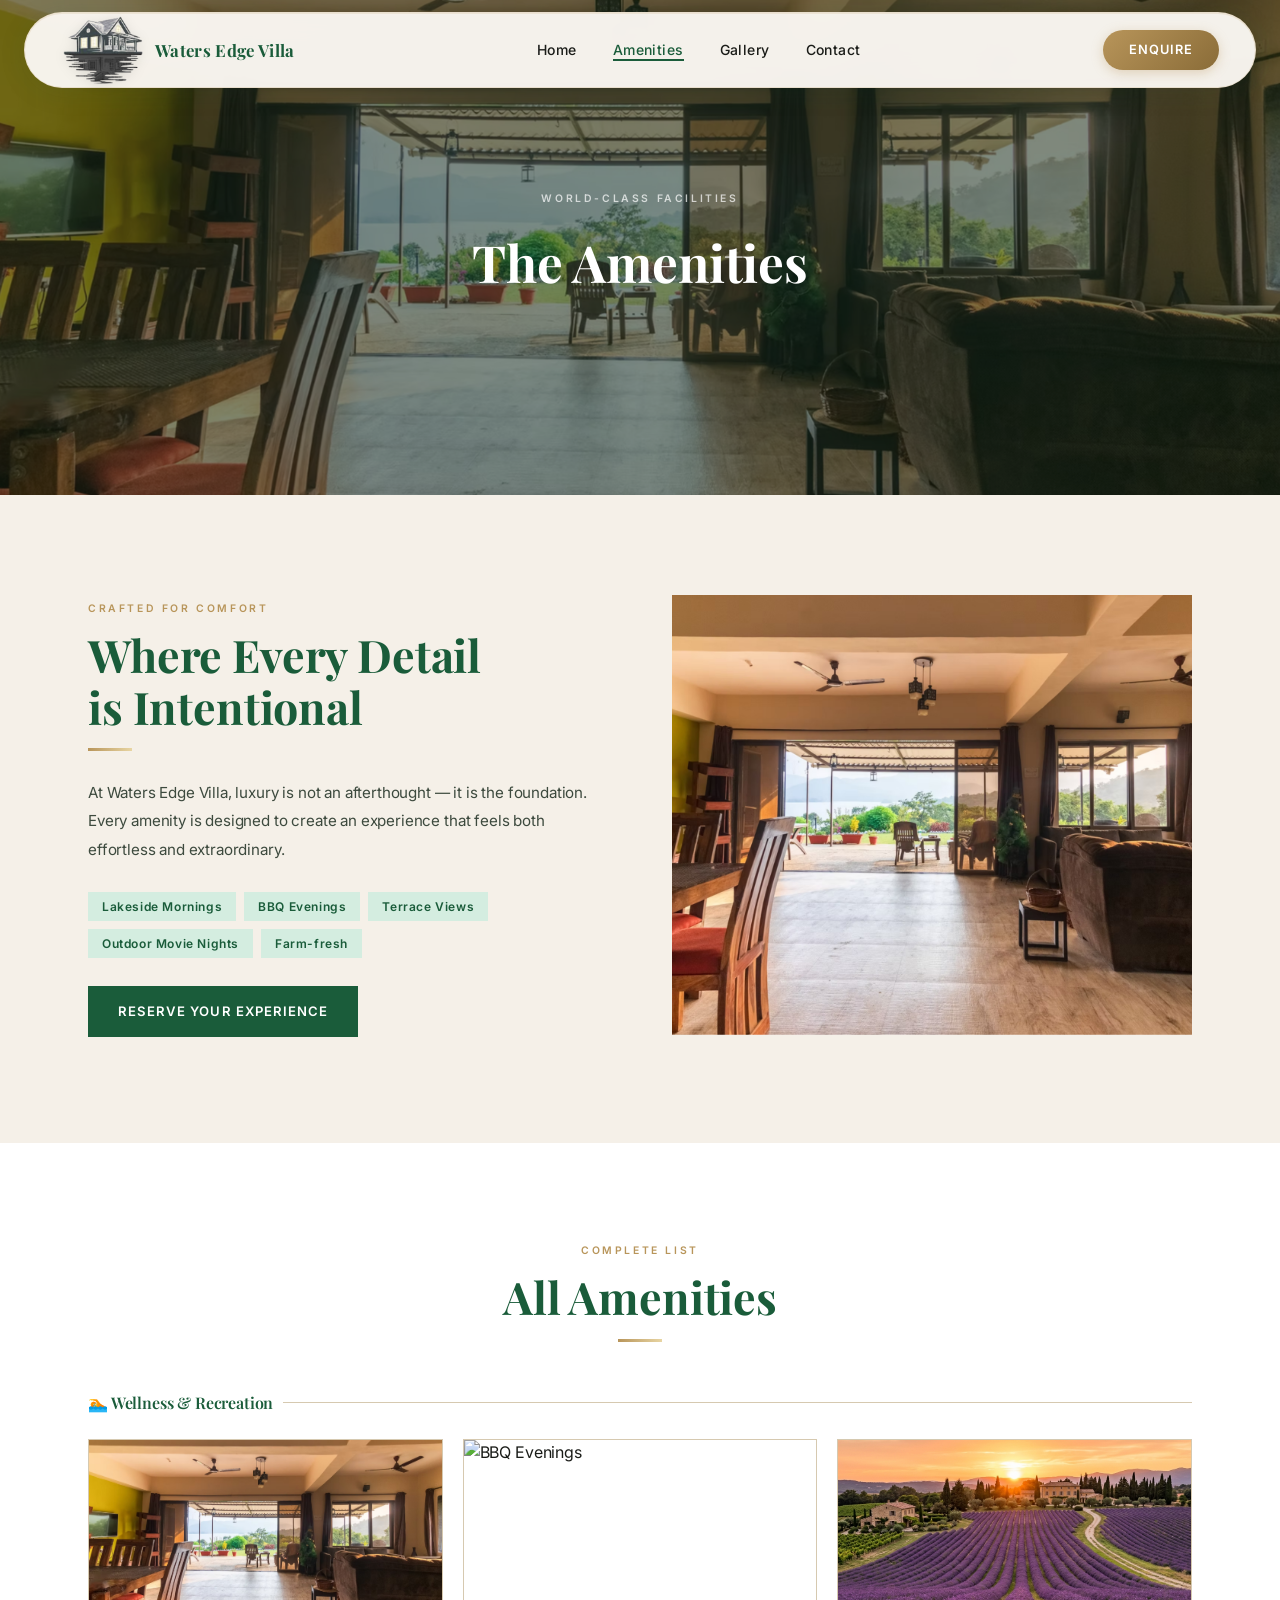
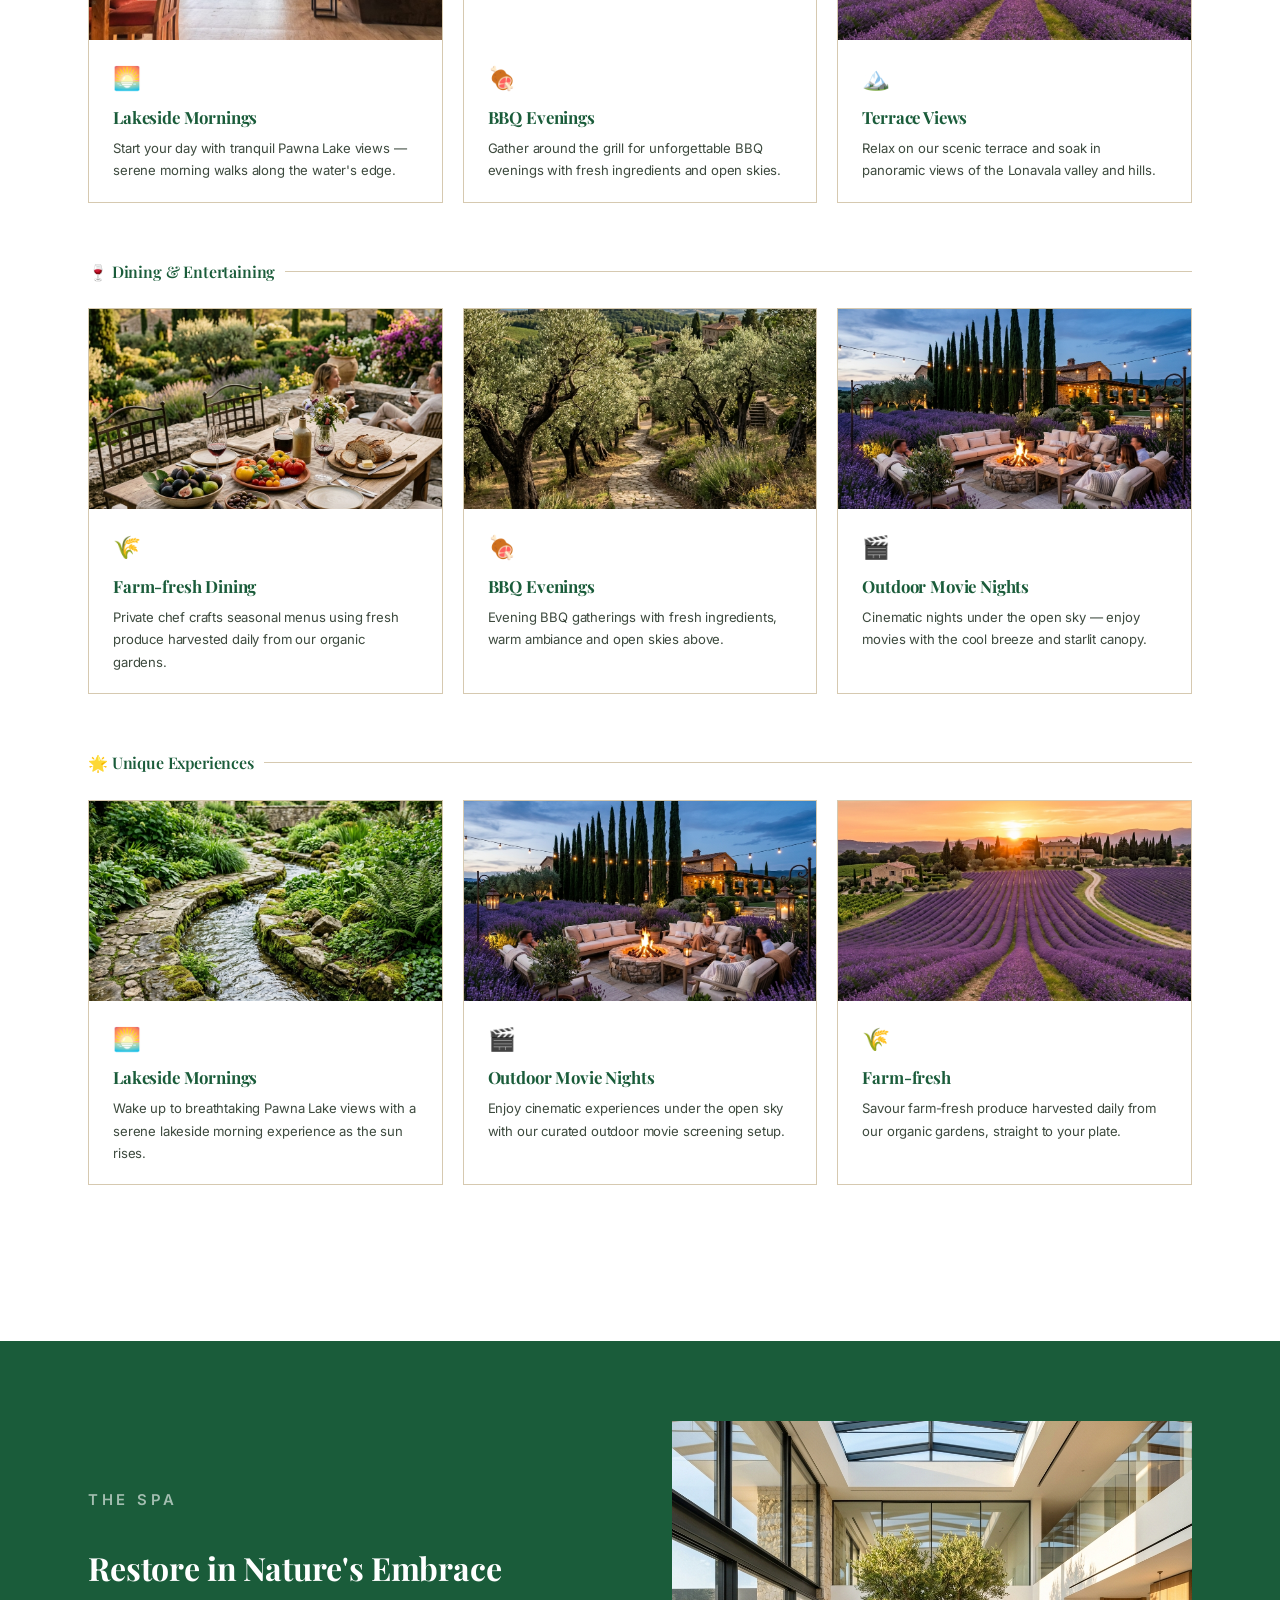
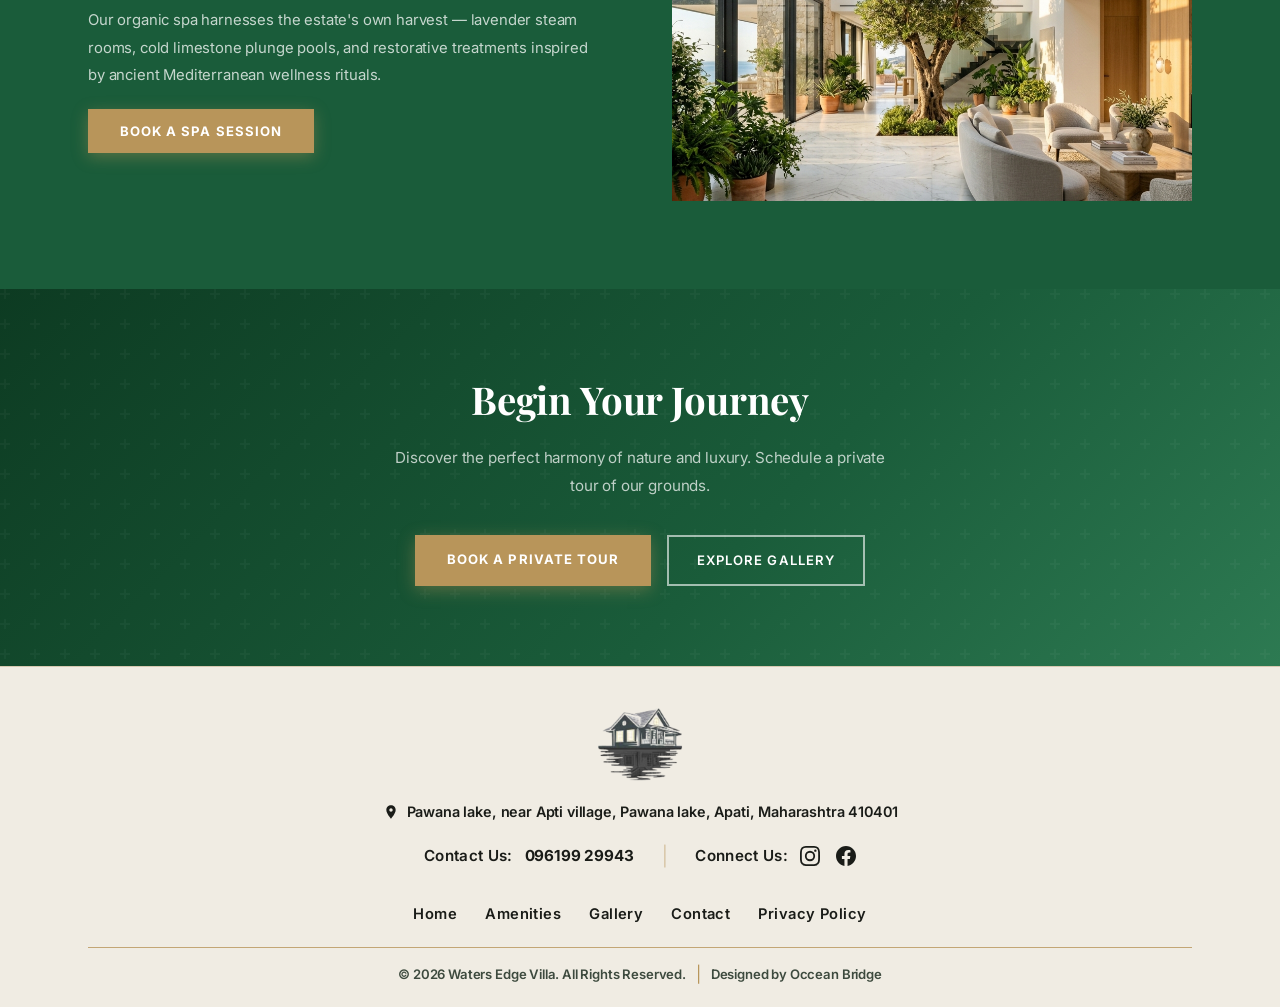
==== commit 5b3792ab: "refactor: update assets and standardize global footer across pages" ====
--- a/amenities.html
+++ b/amenities.html
@@ -160,7 +160,7 @@
   </nav>
 
   <div class="page-hero">
-    <img src="images/hero_amenities.png" alt="Waters Edge Villa Amenities" class="page-hero-bg" />
+    <img src="images/Room_1.jpg" alt="Waters Edge Villa Amenities" class="page-hero-bg" />
     <div class="page-hero-overlay"></div>
     <div class="page-hero-content">
       <p class="eyebrow">World-Class Facilities</p>
@@ -188,7 +188,7 @@
           <a href="contact.html" class="btn-primary">Reserve Your Experience</a>
         </div>
         <div class="reveal">
-          <img src="images/hero_amenities.png" alt="Villa Atrium" style="width:100%;height:440px;object-fit:cover;" />
+          <img src="images/Room_1.jpg" alt="Villa Atrium" style="width:100%;height:440px;object-fit:cover;" />
         </div>
       </div>
     </div>
@@ -204,13 +204,13 @@
 
       <p class="amenities-cat-title">🏊 Wellness &amp; Recreation</p>
       <div class="amenity-list">
-        <div class="amenity-item reveal"><img src="images/spring_water.png" alt="Lakeside Views" />
+        <div class="amenity-item reveal"><img src="images/Room_1.jpg" alt="Lakeside Views" />
           <div class="amenity-item-body"><span>🌅</span>
             <h4>Lakeside Mornings</h4>
             <p>Start your day with tranquil Pawna Lake views — serene morning walks along the water's edge.</p>
           </div>
         </div>
-        <div class="amenity-item reveal"><img src="images/hero_amenities.png" alt="BBQ Evenings" />
+        <div class="amenity-item reveal"><img src="images/20250429_205859.jpg.jpeg" alt="BBQ Evenings" />
           <div class="amenity-item-body"><span>🍖</span>
             <h4>BBQ Evenings</h4>
             <p>Gather around the grill for unforgettable BBQ evenings with fresh ingredients and open skies.</p>
@@ -300,28 +300,45 @@
     <div class="container">
       <div class="footer-inner">
         <div class="footer-brand">
-          <a href="index.html" class="logo-wrap"><img src="assets/logo.png" alt="Waters Edge Villa" /><span
-              class="logo-text">Waters Edge Villa</span></a>
-          <p>An organic sanctuary dedicated to the art of deceleration and the preservation of natural heritage.</p>
+          <a href="index.html" class="logo-wrap"><img src="assets/logo.png" alt="Waters Edge Villa" /></a>
+          <div class="footer-address">
+            <svg viewBox="0 0 24 24" width="16" height="16"><path d="M12 2C8.13 2 5 5.13 5 9c0 5.25 7 13 7 13s7-7.75 7-13c0-3.87-3.13-7-7-7zm0 9.5c-1.38 0-2.5-1.12-2.5-2.5S10.62 6.5 12 6.5s2.5 1.12 2.5 2.5S13.38 11.5 12 11.5z"/></svg>
+            <p>Pawana lake, near Apti village, Pawana lake, Apati, Maharashtra 410401</p>
+          </div>
+          <div class="footer-contact-connect">
+            <div class="footer-phone">
+              <span class="footer-label">Contact Us:</span>
+              <a href="tel:+919619929943">096199 29943</a>
+            </div>
+            <span class="footer-connect-sep">|</span>
+            <div class="footer-social-wrap">
+              <span class="footer-label">Connect Us:</span>
+              <div class="footer-social">
+                <a href="#" aria-label="Instagram">
+                  <svg viewBox="0 0 24 24" width="16" height="16"><path d="M12 2.163c3.204 0 3.584.012 4.85.07 3.252.148 4.771 1.691 4.919 4.919.058 1.265.069 1.645.069 4.849 0 3.205-.012 3.584-.069 4.849-.149 3.225-1.664 4.771-4.919 4.919-1.266.058-1.644.07-4.85.07-3.204 0-3.584-.012-4.849-.07-3.26-.149-4.771-1.699-4.919-4.92-.058-1.265-.07-1.644-.07-4.849 0-3.204.013-3.583.07-4.849.149-3.227 1.664-4.771 4.919-4.919 1.266-.057 1.645-.069 4.849-.069zM12 0C8.741 0 8.333.014 7.053.072 2.695.272.273 2.69.073 7.052.014 8.333 0 8.741 0 12c0 3.259.014 3.668.072 4.948.2 4.358 2.618 6.78 6.98 6.98C8.333 23.986 8.741 24 12 24c3.259 0 3.668-.014 4.948-.072 4.354-.2 6.782-2.618 6.979-6.98.059-1.28.073-1.689.073-4.948 0-3.259-.014-3.667-.072-4.947-.196-4.354-2.617-6.78-6.979-6.98C15.668.014 15.259 0 12 0zm0 5.838a6.162 6.162 0 100 12.324 6.162 6.162 0 000-12.324zM12 16a4 4 0 110-8 4 4 0 010 8zm6.406-11.845a1.44 1.44 0 100 2.881 1.44 1.44 0 000-2.881z"/></svg>
+                </a>
+                <a href="#" aria-label="Facebook">
+                  <svg viewBox="0 0 24 24" width="16" height="16"><path d="M24 12.073c0-6.627-5.373-12-12-12s-12 5.373-12 12c0 5.99 4.388 10.954 10.125 11.854v-8.385H7.078v-3.47h3.047V9.43c0-3.007 1.792-4.669 4.533-4.669 1.312 0 2.686.235 2.686.235v2.953H15.83c-1.491 0-1.956.925-1.956 1.874v2.25h3.328l-.532 3.47h-2.796v8.385C19.612 23.027 24 18.062 24 12.073z"/></svg>
+                </a>
+              </div>
+            </div>
+          </div>
         </div>
         <div>
-          <h4>Navigation</h4>
           <ul>
             <li><a href="index.html">Home</a></li>
             <li><a href="amenities.html">Amenities</a></li>
             <li><a href="gallery.html">Gallery</a></li>
             <li><a href="contact.html">Contact</a></li>
-          </ul>
-        </div>
-        <div>
-          <h4>Legal</h4>
-          <ul>
             <li><a href="#">Privacy Policy</a></li>
           </ul>
         </div>
       </div>
+      <hr class="footer-divider" />
       <div class="footer-bottom">
-        <p>© 2026 Waters Edge Villa. All Rights Reserved. An Organic Sanctuary.</p>
+        <p>© 2026 Waters Edge Villa. All Rights Reserved.</p>
+        <span class="sep">|</span>
+        <p>Designed by Occean Bridge</p>
       </div>
     </div>
   </footer>
--- a/style.css
+++ b/style.css
@@ -1,361 +1,1444 @@
 @import url('https://fonts.googleapis.com/css2?family=Playfair+Display:ital,wght@0,400;0,600;0,700;0,800;1,400&family=Inter:wght@300;400;500;600&display=swap');
 
-*, *::before, *::after { box-sizing: border-box; margin: 0; padding: 0; }
+*,
+*::before,
+*::after {
+  box-sizing: border-box;
+  margin: 0;
+  padding: 0;
+}
 
 :root {
-  --green:       #1a5c3a; /* primary — deep forest green */
-  --green-dark:  #0d3b22; /* primary hover — rich dark emerald */
-  --green-mid:   #2d7a52; /* primary-container */
-  --green-light: #d4ede0; /* soft mint tint */
-  --gold:        #b8955a; /* luxury gold accent */
-  --gold-light:  #e8d5a3; /* champagne / light gold */
-  --gold-dark:   #8a6c38; /* deep gold hover */
-  --cream:       #f5f0e8; /* warm cream surface */
-  --cream-dark:  #d6c9b0; /* warm outline */
-  --off-white:   #faf7f2; /* warm background */
-  --white:       #ffffff;
-  --text-dark:   #1a1c18; /* deep warm charcoal */
-  --text-mid:    #3d4a3e; /* forest-toned mid text */
-  --text-light:  #6b7c6c; /* muted forest text */
-  --footer-bg:   #f0ece3; /* warm footer */
+  --green: #1a5c3a;
+  /* primary — deep forest green */
+  --green-dark: #0d3b22;
+  /* primary hover — rich dark emerald */
+  --green-mid: #2d7a52;
+  /* primary-container */
+  --green-light: #d4ede0;
+  /* soft mint tint */
+  --gold: #b8955a;
+  /* luxury gold accent */
+  --gold-light: #e8d5a3;
+  /* champagne / light gold */
+  --gold-dark: #8a6c38;
+  /* deep gold hover */
+  --cream: #f5f0e8;
+  /* warm cream surface */
+  --cream-dark: #d6c9b0;
+  /* warm outline */
+  --off-white: #faf7f2;
+  /* warm background */
+  --white: #ffffff;
+  --text-dark: #1a1c18;
+  /* deep warm charcoal */
+  --text-mid: #3d4a3e;
+  /* forest-toned mid text */
+  --text-light: #6b7c6c;
+  /* muted forest text */
+  --footer-bg: #f0ece3;
+  /* warm footer */
   --serif: 'Playfair Display', serif;
-  --sans:  'Inter', sans-serif;
-  --transition: 0.3s cubic-bezier(0.4,0,0.2,1);
-  --shadow: 0 12px 40px rgba(26,92,58,0.10);
-  --shadow-gold: 0 8px 32px rgba(184,149,90,0.18);
+  --sans: 'Inter', sans-serif;
+  --transition: 0.3s cubic-bezier(0.4, 0, 0.2, 1);
+  --shadow: 0 12px 40px rgba(26, 92, 58, 0.10);
+  --shadow-gold: 0 8px 32px rgba(184, 149, 90, 0.18);
   --radius: 0px;
 }
 
-html { scroll-behavior: smooth; }
-body { font-family: var(--sans); color: var(--text-dark); background: var(--off-white); line-height: 1.6; overflow-x: hidden; letter-spacing: -0.01em; }
+html {
+  scroll-behavior: smooth;
+}
+
+body {
+  font-family: var(--sans);
+  color: var(--text-dark);
+  background: var(--off-white);
+  line-height: 1.6;
+  overflow-x: hidden;
+  letter-spacing: -0.01em;
+}
 
 /* ---- NAVBAR ---- */
 .navbar {
-  position: fixed; top: 12px; left: 50%; transform: translateX(-50%);
-  width: calc(100% - 48px); max-width: 1360px;
+  position: fixed;
+  top: 12px;
+  left: 50%;
+  transform: translateX(-50%);
+  width: calc(100% - 48px);
+  max-width: 1360px;
   z-index: 1000;
-  display: flex; align-items: center; justify-content: space-between;
-  padding: 0 36px; height: 76px;
-  background: rgba(250,247,242,0.97);
+  display: flex;
+  align-items: center;
+  justify-content: space-between;
+  padding: 0 36px;
+  height: 76px;
+  background: rgba(250, 247, 242, 0.97);
   backdrop-filter: blur(20px);
-  border: 1px solid rgba(184,149,90,0.20);
+  border: 1px solid rgba(184, 149, 90, 0.20);
   border-radius: 50px;
-  box-shadow: 0 4px 28px rgba(26,92,58,0.10), 0 1px 0 rgba(184,149,90,0.15) inset;
+  box-shadow: 0 4px 28px rgba(26, 92, 58, 0.10), 0 1px 0 rgba(184, 149, 90, 0.15) inset;
   transition: var(--transition);
 }
-.navbar.scrolled { height: 64px; box-shadow: 0 6px 32px rgba(26,92,58,0.14); top: 8px; }
-
-.nav-logo-wrap { display: flex; align-items: center; gap: 10px; text-decoration: none; }
-.nav-logo-img { height: 68px; width: auto; object-fit: contain; display: block; transition: var(--transition); filter: drop-shadow(0 2px 6px rgba(26,92,58,0.12)); }
-.navbar.scrolled .nav-logo-img { height: 56px; }
-.nav-logo-text { display: block; font-family: var(--serif); font-size: 1.05rem; font-weight: 700; color: var(--green); letter-spacing: 0.02em; white-space: nowrap; transition: var(--transition); }
-.navbar.scrolled .nav-logo-text { font-size: 0.95rem; }
-
-.nav-links { display: flex; align-items: center; gap: 36px; list-style: none; }
+
+.navbar.scrolled {
+  height: 64px;
+  box-shadow: 0 6px 32px rgba(26, 92, 58, 0.14);
+  top: 8px;
+}
+
+.nav-logo-wrap {
+  display: flex;
+  align-items: center;
+  gap: 10px;
+  text-decoration: none;
+}
+
+.nav-logo-img {
+  height: 84px;
+  width: auto;
+  object-fit: contain;
+  display: block;
+  transition: var(--transition);
+  filter: drop-shadow(0 2px 6px rgba(12, 12, 12, 0.12));
+}
+
+.navbar.scrolled .nav-logo-img {
+  height: 68px;
+}
+
+.nav-logo-text {
+  display: block;
+  font-family: var(--serif);
+  font-size: 1.05rem;
+  font-weight: 700;
+  color: var(--green);
+  letter-spacing: 0.02em;
+  white-space: nowrap;
+  transition: var(--transition);
+}
+
+.navbar.scrolled .nav-logo-text {
+  font-size: 0.95rem;
+}
+
+.nav-links {
+  display: flex;
+  align-items: center;
+  gap: 36px;
+  list-style: none;
+}
+
 .nav-links a {
-  font-size: 0.875rem; font-weight: 500; color: var(--text-dark);
-  text-decoration: none; letter-spacing: 0.03em;
-  padding-bottom: 3px; position: relative;
+  font-size: 0.875rem;
+  font-weight: 500;
+  color: var(--text-dark);
+  text-decoration: none;
+  letter-spacing: 0.03em;
+  padding-bottom: 3px;
+  position: relative;
   transition: color var(--transition);
 }
+
 .nav-links a::after {
-  content: ''; position: absolute; bottom: 0; left: 0;
-  width: 0; height: 2px; background: var(--green);
+  content: '';
+  position: absolute;
+  bottom: 0;
+  left: 0;
+  width: 0;
+  height: 2px;
+  background: var(--green);
   transition: width var(--transition);
 }
-.nav-links a:hover, .nav-links a.active { color: var(--green); }
-.nav-links a:hover::after, .nav-links a.active::after { width: 100%; }
+
+.nav-links a:hover,
+.nav-links a.active {
+  color: var(--green);
+}
+
+.nav-links a:hover::after,
+.nav-links a.active::after {
+  width: 100%;
+}
 
 .btn-book {
   background: linear-gradient(135deg, var(--gold) 0%, var(--gold-dark) 100%);
   color: var(--white);
-  padding: 10px 26px; border-radius: 50px;
-  font-size: 0.8rem; font-weight: 600;
-  text-decoration: none; letter-spacing: 0.08em; text-transform: uppercase;
+  padding: 10px 26px;
+  border-radius: 50px;
+  font-size: 0.8rem;
+  font-weight: 600;
+  text-decoration: none;
+  letter-spacing: 0.08em;
+  text-transform: uppercase;
   transition: all var(--transition);
-  box-shadow: 0 3px 12px rgba(184,149,90,0.35);
-}
-.btn-book:hover { background: linear-gradient(135deg, var(--gold-dark) 0%, var(--gold) 100%); transform: translateY(-1px); box-shadow: 0 5px 18px rgba(184,149,90,0.45); }
+  box-shadow: 0 3px 12px rgba(184, 149, 90, 0.35);
+}
+
+.btn-book:hover {
+  background: linear-gradient(135deg, var(--gold-dark) 0%, var(--gold) 100%);
+  transform: translateY(-1px);
+  box-shadow: 0 5px 18px rgba(184, 149, 90, 0.45);
+}
 
 /* ---- HAMBURGER ---- */
-.hamburger { display: none; flex-direction: column; gap: 5px; cursor: pointer; background: none; border: none; }
-.hamburger span { width: 24px; height: 2px; background: var(--text-dark); border-radius: 2px; transition: var(--transition); }
-.hamburger.open span:nth-child(1) { transform: rotate(45deg) translate(5px,5px); }
-.hamburger.open span:nth-child(2) { opacity: 0; }
-.hamburger.open span:nth-child(3) { transform: rotate(-45deg) translate(5px,-5px); }
+.hamburger {
+  display: none;
+  flex-direction: column;
+  gap: 5px;
+  cursor: pointer;
+  background: none;
+  border: none;
+}
+
+.hamburger span {
+  width: 24px;
+  height: 2px;
+  background: var(--text-dark);
+  border-radius: 2px;
+  transition: var(--transition);
+}
+
+.hamburger.open span:nth-child(1) {
+  transform: rotate(45deg) translate(5px, 5px);
+}
+
+.hamburger.open span:nth-child(2) {
+  opacity: 0;
+}
+
+.hamburger.open span:nth-child(3) {
+  transform: rotate(-45deg) translate(5px, -5px);
+}
 
 /* ---- HERO ---- */
 .hero {
-  position: relative; width: 100%; height: calc(100vh - 100px); min-height: 520px;
+  position: relative;
+  width: 100%;
+  height: calc(100vh - 100px);
+  min-height: 520px;
   margin-top: 100px;
-  display: flex; align-items: flex-end; overflow: hidden;
-}
+  display: flex;
+  align-items: flex-end;
+  overflow: hidden;
+}
+
 .hero-bg {
-  position: absolute; inset: 0; width: 100%; height: 100%;
-  object-fit: cover; object-position: center 65%;
+  position: absolute;
+  inset: 0;
+  width: 100%;
+  height: 100%;
+  object-fit: cover;
+  object-position: center 65%;
   animation: heroZoom 12s ease-out forwards;
 }
-@keyframes heroZoom { from { transform: scale(1.015); } to { transform: scale(1); } }
+
+@keyframes heroZoom {
+  from {
+    transform: scale(1.015);
+  }
+
+  to {
+    transform: scale(1);
+  }
+}
+
 .hero-overlay {
-  position: absolute; inset: 0;
-  background: linear-gradient(to top, rgba(10,35,20,0.78) 0%, rgba(10,35,20,0.25) 55%, transparent 100%);
-}
+  position: absolute;
+  inset: 0;
+  background: linear-gradient(to top, rgba(10, 35, 20, 0.78) 0%, rgba(10, 35, 20, 0.25) 55%, transparent 100%);
+}
+
 .hero-content {
-  position: relative; z-index: 2; padding: 0 64px 48px;
+  position: relative;
+  z-index: 2;
+  padding: 0 64px 48px;
   max-width: 640px;
   animation: fadeUp 1s 0.3s both;
 }
-@keyframes fadeUp { from { opacity:0; transform:translateY(30px); } to { opacity:1; transform:translateY(0); } }
+
+@keyframes fadeUp {
+  from {
+    opacity: 0;
+    transform: translateY(30px);
+  }
+
+  to {
+    opacity: 1;
+    transform: translateY(0);
+  }
+}
+
 .hero-eyebrow {
-  font-size: 0.68rem; font-weight: 600; letter-spacing: 0.25em;
-  color: var(--gold-light); text-transform: uppercase; margin-bottom: 16px;
-}
+  font-size: 0.68rem;
+  font-weight: 600;
+  letter-spacing: 0.25em;
+  color: var(--gold-light);
+  text-transform: uppercase;
+  margin-bottom: 16px;
+}
+
 .hero-title {
-  font-family: var(--serif); font-size: clamp(2.4rem, 5vw, 3.8rem);
-  font-weight: 800; color: var(--white); line-height: 1.15;
+  font-family: var(--serif);
+  font-size: clamp(2.4rem, 5vw, 3.8rem);
+  font-weight: 800;
+  color: var(--white);
+  line-height: 1.15;
   margin-bottom: 18px;
 }
+
 .hero-desc {
-  font-size: 0.95rem; color: rgba(255,255,255,0.75);
-  margin-bottom: 32px; max-width: 480px; line-height: 1.8;
-}
-.hero-btns { display: flex; gap: 14px; flex-wrap: wrap; }
+  font-size: 0.95rem;
+  color: rgba(255, 255, 255, 0.75);
+  margin-bottom: 32px;
+  max-width: 480px;
+  line-height: 1.8;
+}
+
+.hero-btns {
+  display: flex;
+  gap: 14px;
+  flex-wrap: wrap;
+}
 
 /* Hero card overlay (Stitch style) */
 .hero-card {
-  position: absolute; top: 50%; left: 50%; transform: translate(-50%,-50%);
-  background: rgba(244,241,235,0.92); backdrop-filter: blur(8px);
-  padding: 48px 56px; text-align: center; z-index: 2;
-  max-width: 500px; width: 90%;
+  position: absolute;
+  top: 50%;
+  left: 50%;
+  transform: translate(-50%, -50%);
+  background: rgba(244, 241, 235, 0.92);
+  backdrop-filter: blur(8px);
+  padding: 48px 56px;
+  text-align: center;
+  z-index: 2;
+  max-width: 500px;
+  width: 90%;
   animation: fadeUp 1s 0.2s both;
 }
-.hero-card-eyebrow { font-size: 0.65rem; letter-spacing: 0.25em; text-transform: uppercase; color: var(--text-light); margin-bottom: 16px; }
-.hero-card-title { font-family: var(--serif); font-size: clamp(2rem,5vw,3.2rem); color: var(--green); font-weight: 700; font-style: italic; margin-bottom: 16px; }
-.hero-card-desc { font-size: 0.9rem; color: var(--text-mid); line-height: 1.8; font-style: italic; }
+
+.hero-card-eyebrow {
+  font-size: 0.65rem;
+  letter-spacing: 0.25em;
+  text-transform: uppercase;
+  color: var(--text-light);
+  margin-bottom: 16px;
+}
+
+.hero-card-title {
+  font-family: var(--serif);
+  font-size: clamp(2rem, 5vw, 3.2rem);
+  color: var(--green);
+  font-weight: 700;
+  font-style: italic;
+  margin-bottom: 16px;
+}
+
+.hero-card-desc {
+  font-size: 0.9rem;
+  color: var(--text-mid);
+  line-height: 1.8;
+  font-style: italic;
+}
 
 /* Stats panel (right side) */
 .hero-stats {
-  position: absolute; right: 0; top: 50%; transform: translateY(-50%);
-  background: rgba(249,249,247,0.95); backdrop-filter: blur(8px);
-  padding: 32px 28px; z-index: 3; min-width: 180px; text-align: center;
-  display: flex; flex-direction: column; gap: 24px;
-}
-.hero-stat-num { font-family: var(--serif); font-size: 2.2rem; color: var(--green); font-weight: 700; display: block; }
-.hero-stat-label { font-size: 0.62rem; letter-spacing: 0.15em; text-transform: uppercase; color: var(--text-light); margin-top: 2px; }
+  position: absolute;
+  right: 0;
+  top: 50%;
+  transform: translateY(-50%);
+  background: rgba(249, 249, 247, 0.95);
+  backdrop-filter: blur(8px);
+  padding: 32px 28px;
+  z-index: 3;
+  min-width: 180px;
+  text-align: center;
+  display: flex;
+  flex-direction: column;
+  gap: 24px;
+}
+
+.hero-stat-num {
+  font-family: var(--serif);
+  font-size: 2.2rem;
+  color: var(--green);
+  font-weight: 700;
+  display: block;
+}
+
+.hero-stat-label {
+  font-size: 0.62rem;
+  letter-spacing: 0.15em;
+  text-transform: uppercase;
+  color: var(--text-light);
+  margin-top: 2px;
+}
 
 /* ---- BUTTONS ---- */
 .btn-primary {
-  background: var(--green); color: var(--white);
-  padding: 13px 28px; border-radius: var(--radius);
-  font-weight: 600; font-size: 0.82rem;
-  text-decoration: none; letter-spacing: 0.08em; text-transform: uppercase;
+  background: var(--green);
+  color: var(--white);
+  padding: 13px 28px;
+  border-radius: var(--radius);
+  font-weight: 600;
+  font-size: 0.82rem;
+  text-decoration: none;
+  letter-spacing: 0.08em;
+  text-transform: uppercase;
   transition: background var(--transition), transform var(--transition);
-  display: inline-block; border: 2px solid var(--green);
-}
-.btn-primary:hover { background: var(--green-dark); border-color: var(--green-dark); transform: translateY(-2px); }
+  display: inline-block;
+  border: 2px solid var(--green);
+}
+
+.btn-primary:hover {
+  background: var(--green-dark);
+  border-color: var(--green-dark);
+  transform: translateY(-2px);
+}
+
 .btn-outline {
-  background: transparent; color: var(--green);
-  padding: 13px 28px; border-radius: var(--radius);
-  font-weight: 600; font-size: 0.82rem;
-  text-decoration: none; letter-spacing: 0.08em; text-transform: uppercase;
+  background: transparent;
+  color: var(--green);
+  padding: 13px 28px;
+  border-radius: var(--radius);
+  font-weight: 600;
+  font-size: 0.82rem;
+  text-decoration: none;
+  letter-spacing: 0.08em;
+  text-transform: uppercase;
   border: 2px solid var(--green);
   transition: all var(--transition);
 }
-.btn-outline:hover { background: var(--green); color: var(--white); transform: translateY(-2px); }
+
+.btn-outline:hover {
+  background: var(--green);
+  color: var(--white);
+  transform: translateY(-2px);
+}
+
 .btn-outline-white {
-  background: transparent; color: var(--white);
-  padding: 13px 28px; border-radius: var(--radius);
-  font-weight: 600; font-size: 0.82rem;
-  text-decoration: none; letter-spacing: 0.08em; text-transform: uppercase;
-  border: 2px solid rgba(255,255,255,0.6);
+  background: transparent;
+  color: var(--white);
+  padding: 13px 28px;
+  border-radius: var(--radius);
+  font-weight: 600;
+  font-size: 0.82rem;
+  text-decoration: none;
+  letter-spacing: 0.08em;
+  text-transform: uppercase;
+  border: 2px solid rgba(255, 255, 255, 0.6);
   transition: all var(--transition);
 }
-.btn-outline-white:hover { border-color: var(--white); background: rgba(255,255,255,0.1); }
+
+.btn-outline-white:hover {
+  border-color: var(--white);
+  background: rgba(255, 255, 255, 0.1);
+}
 
 /* ---- SECTIONS ---- */
-section { padding: 100px 0; }
-.container { max-width: 1200px; margin: 0 auto; padding: 0 48px; }
+section {
+  padding: 100px 0;
+}
+
+.container {
+  max-width: 1200px;
+  margin: 0 auto;
+  padding: 0 48px;
+}
+
 .section-label {
-  font-size: 0.65rem; font-weight: 600; letter-spacing: 0.25em;
-  color: var(--gold); text-transform: uppercase; margin-bottom: 12px;
-}
+  font-size: 0.65rem;
+  font-weight: 600;
+  letter-spacing: 0.25em;
+  color: var(--gold);
+  text-transform: uppercase;
+  margin-bottom: 12px;
+}
+
 .section-title {
-  font-family: var(--serif); font-size: clamp(2rem, 3.8vw, 2.8rem);
-  font-weight: 700; color: var(--green); line-height: 1.15; margin-bottom: 16px;
-}
+  font-family: var(--serif);
+  font-size: clamp(2rem, 3.8vw, 2.8rem);
+  font-weight: 700;
+  color: var(--green);
+  line-height: 1.15;
+  margin-bottom: 16px;
+}
+
 .section-underline {
-  width: 44px; height: 3px;
+  width: 44px;
+  height: 3px;
   background: linear-gradient(90deg, var(--gold), var(--gold-light));
-  margin-bottom: 28px; border-radius: var(--radius);
-}
-.section-desc { font-size: 0.95rem; color: var(--text-mid); max-width: 560px; line-height: 1.85; }
+  margin-bottom: 28px;
+  border-radius: var(--radius);
+}
+
+.section-desc {
+  font-size: 0.95rem;
+  color: var(--text-mid);
+  max-width: 560px;
+  line-height: 1.85;
+}
 
 /* ---- LIVING ARCHITECTURE ---- */
-.living-arch .grid { display: grid; grid-template-columns: 1fr 1fr; gap: 80px; align-items: center; }
-.living-arch-img { position: relative; overflow: hidden; }
-.living-arch-img img { width: 100%; height: 480px; object-fit: cover; display: block; transition: transform 0.6s ease; }
-.living-arch-img:hover img { transform: scale(1.04); }
+.living-arch .grid {
+  display: grid;
+  grid-template-columns: 1fr 1fr;
+  gap: 80px;
+  align-items: center;
+}
+
+.living-arch-img {
+  position: relative;
+  overflow: hidden;
+}
+
+.living-arch-img img {
+  width: 100%;
+  height: 480px;
+  object-fit: cover;
+  display: block;
+  transition: transform 0.6s ease;
+}
+
+.living-arch-img:hover img {
+  transform: scale(1.04);
+}
+
 .img-stat {
-  position: absolute; bottom: 24px; left: 24px;
-  background: rgba(250,247,242,0.97); padding: 16px 22px;
-  border: 1px solid rgba(184,149,90,0.30); border-left: 3px solid var(--gold);
-}
-.img-stat strong { font-family: var(--serif); font-size: 2rem; color: var(--green); display: block; }
-.img-stat span { font-size: 0.72rem; color: var(--gold-dark); letter-spacing: 0.1em; text-transform: uppercase; }
-.living-features { list-style: none; margin-top: 24px; display: flex; flex-direction: column; gap: 12px; }
-.living-features li { display: flex; align-items: flex-start; gap: 12px; font-size: 0.88rem; color: var(--text-mid); line-height: 1.6; }
-.living-features li::before { content: '—'; color: var(--green); flex-shrink: 0; font-weight: 600; }
+  position: absolute;
+  bottom: 24px;
+  left: 24px;
+  background: rgba(250, 247, 242, 0.97);
+  padding: 16px 22px;
+  border: 1px solid rgba(184, 149, 90, 0.30);
+  border-left: 3px solid var(--gold);
+}
+
+.img-stat strong {
+  font-family: var(--serif);
+  font-size: 2rem;
+  color: var(--green);
+  display: block;
+}
+
+.img-stat span {
+  font-size: 0.72rem;
+  color: var(--gold-dark);
+  letter-spacing: 0.1em;
+  text-transform: uppercase;
+}
+
+.living-features {
+  list-style: none;
+  margin-top: 24px;
+  display: flex;
+  flex-direction: column;
+  gap: 12px;
+}
+
+.living-features li {
+  display: flex;
+  align-items: flex-start;
+  gap: 12px;
+  font-size: 0.88rem;
+  color: var(--text-mid);
+  line-height: 1.6;
+}
+
+.living-features li::before {
+  content: '—';
+  color: var(--green);
+  flex-shrink: 0;
+  font-weight: 600;
+}
 
 /* ---- STATS STRIP ---- */
-.stats-strip { background: var(--green); padding: 64px 0; }
-.stats-strip .container { display: flex; justify-content: space-around; flex-wrap: wrap; gap: 40px; }
-.stat-item { text-align: center; }
-.stat-number { font-family: var(--serif); font-size: 3rem; font-weight: 700; color: var(--gold-light); display: block; }
-.stat-label { font-size: 0.68rem; color: rgba(255,255,255,0.65); letter-spacing: 0.15em; text-transform: uppercase; margin-top: 4px; }
+.stats-strip {
+  background: var(--green);
+  padding: 64px 0;
+}
+
+.stats-strip .container {
+  display: flex;
+  justify-content: space-around;
+  flex-wrap: wrap;
+  gap: 40px;
+}
+
+.stat-item {
+  text-align: center;
+}
+
+.stat-number {
+  font-family: var(--serif);
+  font-size: 3rem;
+  font-weight: 700;
+  color: var(--gold-light);
+  display: block;
+}
+
+.stat-label {
+  font-size: 0.68rem;
+  color: rgba(255, 255, 255, 0.65);
+  letter-spacing: 0.15em;
+  text-transform: uppercase;
+  margin-top: 4px;
+}
 
 /* ---- CTA BAND ---- */
-.cta-band { background: linear-gradient(135deg, var(--green-dark) 0%, var(--green) 60%, var(--green-mid) 100%); text-align: center; padding: 80px 48px; position: relative; overflow: hidden; }
-.cta-band::before { content: ''; position: absolute; inset: 0; background: url("data:image/svg+xml,%3Csvg width='60' height='60' viewBox='0 0 60 60' xmlns='http://www.w3.org/2000/svg'%3E%3Cg fill='none' fill-rule='evenodd'%3E%3Cg fill='%23ffffff' fill-opacity='0.03'%3E%3Cpath d='M36 34v-4h-2v4h-4v2h4v4h2v-4h4v-2h-4zm0-30V0h-2v4h-4v2h4v4h2V6h4V4h-4zM6 34v-4H4v4H0v2h4v4h2v-4h4v-2H6zM6 4V0H4v4H0v2h4v4h2V6h4V4H6z'/%3E%3C/g%3E%3C/g%3E%3C/svg%3E"); }
-.cta-band h2 { font-family: var(--serif); font-size: clamp(1.8rem,3vw,2.6rem); color: var(--white); margin-bottom: 14px; position: relative; }
-.cta-band p { color: rgba(255,255,255,0.72); font-size: 0.95rem; margin-bottom: 36px; max-width: 520px; margin-left: auto; margin-right: auto; line-height: 1.8; position: relative; }
-.cta-band .btns { display: flex; gap: 16px; justify-content: center; flex-wrap: wrap; position: relative; }
-.btn-cream { background: var(--gold); color: var(--white); padding: 14px 32px; border-radius: var(--radius); font-weight: 700; font-size: 0.82rem; letter-spacing: 0.08em; text-transform: uppercase; text-decoration: none; transition: background var(--transition), transform var(--transition); box-shadow: 0 4px 16px rgba(184,149,90,0.4); }
-.btn-cream:hover { background: var(--gold-dark); transform: translateY(-2px); }
+.cta-band {
+  background: linear-gradient(135deg, var(--green-dark) 0%, var(--green) 60%, var(--green-mid) 100%);
+  text-align: center;
+  padding: 80px 48px;
+  position: relative;
+  overflow: hidden;
+}
+
+.cta-band::before {
+  content: '';
+  position: absolute;
+  inset: 0;
+  background: url("data:image/svg+xml,%3Csvg width='60' height='60' viewBox='0 0 60 60' xmlns='http://www.w3.org/2000/svg'%3E%3Cg fill='none' fill-rule='evenodd'%3E%3Cg fill='%23ffffff' fill-opacity='0.03'%3E%3Cpath d='M36 34v-4h-2v4h-4v2h4v4h2v-4h4v-2h-4zm0-30V0h-2v4h-4v2h4v4h2V6h4V4h-4zM6 34v-4H4v4H0v2h4v4h2v-4h4v-2H6zM6 4V0H4v4H0v2h4v4h2V6h4V4H6z'/%3E%3C/g%3E%3C/g%3E%3C/svg%3E");
+}
+
+.cta-band h2 {
+  font-family: var(--serif);
+  font-size: clamp(1.8rem, 3vw, 2.6rem);
+  color: var(--white);
+  margin-bottom: 14px;
+  position: relative;
+}
+
+.cta-band p {
+  color: rgba(255, 255, 255, 0.72);
+  font-size: 0.95rem;
+  margin-bottom: 36px;
+  max-width: 520px;
+  margin-left: auto;
+  margin-right: auto;
+  line-height: 1.8;
+  position: relative;
+}
+
+.cta-band .btns {
+  display: flex;
+  gap: 16px;
+  justify-content: center;
+  flex-wrap: wrap;
+  position: relative;
+}
+
+.btn-cream {
+  background: var(--gold);
+  color: var(--white);
+  padding: 14px 32px;
+  border-radius: var(--radius);
+  font-weight: 700;
+  font-size: 0.82rem;
+  letter-spacing: 0.08em;
+  text-transform: uppercase;
+  text-decoration: none;
+  transition: background var(--transition), transform var(--transition);
+  box-shadow: 0 4px 16px rgba(184, 149, 90, 0.4);
+}
+
+.btn-cream:hover {
+  background: var(--gold-dark);
+  transform: translateY(-2px);
+}
 
 /* ---- AMENITIES ---- */
-.amenities-grid { display: grid; grid-template-columns: repeat(3,1fr); gap: 28px; margin-top: 56px; }
-.amenity-card { background: var(--white); border: 1px solid var(--cream-dark); overflow: hidden; transition: transform var(--transition), box-shadow var(--transition); }
-.amenity-card:hover { transform: translateY(-6px); box-shadow: 0 16px 48px rgba(26,92,58,0.12); }
-.amenity-card img { width: 100%; height: 230px; object-fit: cover; display: block; transition: transform 0.5s ease; }
-.amenity-card:hover img { transform: scale(1.05); }
-.amenity-card-body { padding: 24px 28px; border-top: 2px solid transparent; transition: border-color var(--transition); }
-.amenity-card:hover .amenity-card-body { border-top-color: var(--gold); }
-.amenity-card-body h3 { font-family: var(--serif); font-size: 1.2rem; color: var(--green); margin-bottom: 8px; }
-.amenity-card-body p { font-size: 0.85rem; color: var(--text-mid); line-height: 1.75; }
-.amenity-icon { font-size: 1.4rem; margin-bottom: 10px; display: block; }
+.amenities-grid {
+  display: grid;
+  grid-template-columns: repeat(3, 1fr);
+  gap: 28px;
+  margin-top: 56px;
+}
+
+.amenity-card {
+  background: var(--white);
+  border: 1px solid var(--cream-dark);
+  overflow: hidden;
+  transition: transform var(--transition), box-shadow var(--transition);
+}
+
+.amenity-card:hover {
+  transform: translateY(-6px);
+  box-shadow: 0 16px 48px rgba(26, 92, 58, 0.12);
+}
+
+.amenity-card img {
+  width: 100%;
+  height: 230px;
+  object-fit: cover;
+  display: block;
+  transition: transform 0.5s ease;
+}
+
+.amenity-card:hover img {
+  transform: scale(1.05);
+}
+
+.amenity-card-body {
+  padding: 24px 28px;
+  border-top: 2px solid transparent;
+  transition: border-color var(--transition);
+}
+
+.amenity-card:hover .amenity-card-body {
+  border-top-color: var(--gold);
+}
+
+.amenity-card-body h3 {
+  font-family: var(--serif);
+  font-size: 1.2rem;
+  color: var(--green);
+  margin-bottom: 8px;
+}
+
+.amenity-card-body p {
+  font-size: 0.85rem;
+  color: var(--text-mid);
+  line-height: 1.75;
+}
+
+.amenity-icon {
+  font-size: 1.4rem;
+  margin-bottom: 10px;
+  display: block;
+}
 
 /* ---- GALLERY ---- */
-.gallery-grid { display: grid; grid-template-columns: repeat(3,1fr); gap: 12px; margin-top: 48px; }
-.gallery-item { position: relative; overflow: hidden; cursor: pointer; background: var(--cream); }
-.gallery-item img { width: 100%; height: 280px; object-fit: cover; display: block; transition: transform 0.5s ease; }
-.gallery-item:hover img { transform: scale(1.08); }
-.gallery-item.large { grid-column: span 2; }
-.gallery-item.large img { height: 380px; }
-.gallery-overlay { position: absolute; inset: 0; background: rgba(26,92,58,0); display: flex; align-items: center; justify-content: center; transition: background var(--transition); }
-.gallery-overlay span { color: var(--white); font-size: 2rem; opacity: 0; transition: opacity var(--transition); }
-.gallery-item:hover .gallery-overlay { background: rgba(26,92,58,0.35); }
-.gallery-item:hover .gallery-overlay span { opacity: 1; }
+.gallery-grid {
+  display: grid;
+  grid-template-columns: repeat(3, 1fr);
+  gap: 12px;
+  margin-top: 48px;
+}
+
+.gallery-item {
+  position: relative;
+  overflow: hidden;
+  cursor: pointer;
+  background: var(--cream);
+}
+
+.gallery-item img {
+  width: 100%;
+  height: 280px;
+  object-fit: cover;
+  display: block;
+  transition: transform 0.5s ease;
+}
+
+.gallery-item:hover img {
+  transform: scale(1.08);
+}
+
+.gallery-item.large {
+  grid-column: span 2;
+}
+
+.gallery-item.large img {
+  height: 380px;
+}
+
+.gallery-overlay {
+  position: absolute;
+  inset: 0;
+  background: rgba(26, 92, 58, 0);
+  display: flex;
+  align-items: center;
+  justify-content: center;
+  transition: background var(--transition);
+}
+
+.gallery-overlay span {
+  color: var(--white);
+  font-size: 2rem;
+  opacity: 0;
+  transition: opacity var(--transition);
+}
+
+.gallery-item:hover .gallery-overlay {
+  background: rgba(26, 92, 58, 0.35);
+}
+
+.gallery-item:hover .gallery-overlay span {
+  opacity: 1;
+}
 
 /* Lightbox */
-.lightbox { display: none; position: fixed; inset: 0; background: rgba(0,0,0,0.92); z-index: 9999; align-items: center; justify-content: center; }
-.lightbox.open { display: flex; }
-.lightbox img { max-width: 90vw; max-height: 88vh; object-fit: contain; border-radius: var(--radius); }
-.lightbox-close { position: absolute; top: 20px; right: 28px; color: white; font-size: 2rem; cursor: pointer; background: none; border: none; line-height: 1; }
-.lightbox-prev, .lightbox-next { position: absolute; top: 50%; transform: translateY(-50%); background: rgba(255,255,255,0.1); border: none; color: white; font-size: 1.8rem; padding: 12px 16px; cursor: pointer; transition: background var(--transition); border-radius: var(--radius); }
-.lightbox-prev { left: 16px; }
-.lightbox-next { right: 16px; }
-.lightbox-prev:hover, .lightbox-next:hover { background: rgba(255,255,255,0.2); }
+.lightbox {
+  display: none;
+  position: fixed;
+  inset: 0;
+  background: rgba(0, 0, 0, 0.92);
+  z-index: 9999;
+  align-items: center;
+  justify-content: center;
+}
+
+.lightbox.open {
+  display: flex;
+}
+
+.lightbox img {
+  max-width: 90vw;
+  max-height: 88vh;
+  object-fit: contain;
+  border-radius: var(--radius);
+}
+
+.lightbox-close {
+  position: absolute;
+  top: 20px;
+  right: 28px;
+  color: white;
+  font-size: 2rem;
+  cursor: pointer;
+  background: none;
+  border: none;
+  line-height: 1;
+}
+
+.lightbox-prev,
+.lightbox-next {
+  position: absolute;
+  top: 50%;
+  transform: translateY(-50%);
+  background: rgba(255, 255, 255, 0.1);
+  border: none;
+  color: white;
+  font-size: 1.8rem;
+  padding: 12px 16px;
+  cursor: pointer;
+  transition: background var(--transition);
+  border-radius: var(--radius);
+}
+
+.lightbox-prev {
+  left: 16px;
+}
+
+.lightbox-next {
+  right: 16px;
+}
+
+.lightbox-prev:hover,
+.lightbox-next:hover {
+  background: rgba(255, 255, 255, 0.2);
+}
 
 /* ---- GARDEN PHOTO GRID ---- */
-.garden-photo-grid { display: grid; grid-template-columns: 2fr 1fr; grid-template-rows: auto auto; gap: 12px; margin-top: 48px; }
-.garden-photo-grid img { width: 100%; height: 100%; object-fit: cover; display: block; transition: transform 0.5s ease; }
-.garden-photo-grid .main-img { grid-row: span 2; height: 500px; }
-.garden-photo-grid .side-img { height: 240px; }
-.garden-feat-card { background: var(--cream); padding: 32px; border-left: 3px solid var(--green); transition: transform var(--transition); }
-.garden-feat-card:hover { transform: translateY(-4px); }
-.garden-feat-card h3 { font-family: var(--serif); font-size: 1.1rem; color: var(--green); margin-bottom: 8px; }
-.garden-feat-card p { font-size: 0.85rem; color: var(--text-mid); line-height: 1.75; }
-.garden-feat-icon { font-size: 1.6rem; margin-bottom: 12px; display: block; }
+.garden-photo-grid {
+  display: grid;
+  grid-template-columns: 2fr 1fr;
+  grid-template-rows: auto auto;
+  gap: 12px;
+  margin-top: 48px;
+}
+
+.garden-photo-grid img {
+  width: 100%;
+  height: 100%;
+  object-fit: cover;
+  display: block;
+  transition: transform 0.5s ease;
+}
+
+.garden-photo-grid .main-img {
+  grid-row: span 2;
+  height: 500px;
+}
+
+.garden-photo-grid .side-img {
+  height: 240px;
+}
+
+.garden-feat-card {
+  background: var(--cream);
+  padding: 32px;
+  border-left: 3px solid var(--green);
+  transition: transform var(--transition);
+}
+
+.garden-feat-card:hover {
+  transform: translateY(-4px);
+}
+
+.garden-feat-card h3 {
+  font-family: var(--serif);
+  font-size: 1.1rem;
+  color: var(--green);
+  margin-bottom: 8px;
+}
+
+.garden-feat-card p {
+  font-size: 0.85rem;
+  color: var(--text-mid);
+  line-height: 1.75;
+}
+
+.garden-feat-icon {
+  font-size: 1.6rem;
+  margin-bottom: 12px;
+  display: block;
+}
 
 /* ---- CONTACT ---- */
-.contact-grid { display: grid; grid-template-columns: 1fr 1.3fr; gap: 72px; align-items: start; margin-top: 56px; }
-.c-item { display: flex; gap: 16px; align-items: flex-start; margin-bottom: 20px; }
-.c-icon { width: 42px; height: 42px; background: var(--green); border-radius: var(--radius); display: flex; align-items: center; justify-content: center; flex-shrink: 0; }
-.c-icon svg { fill: white; width: 18px; height: 18px; }
-.c-text span { font-size: 0.68rem; color: var(--text-light); text-transform: uppercase; letter-spacing: 0.1em; display: block; margin-bottom: 2px; }
-.c-text strong { font-size: 0.88rem; color: var(--text-dark); }
-
-.contact-form { background: var(--cream); padding: 44px; }
-.form-group { margin-bottom: 18px; }
-.form-group label { font-size: 0.68rem; font-weight: 600; color: var(--text-light); letter-spacing: 0.12em; text-transform: uppercase; display: block; margin-bottom: 7px; }
-.form-group input, .form-group select, .form-group textarea {
-  width: 100%; padding: 12px 0;
-  border: none; border-bottom: 1.5px solid var(--cream-dark);
-  background: transparent; font-family: var(--sans); font-size: 0.9rem;
-  color: var(--text-dark); outline: none; transition: border-color var(--transition);
-}
-.form-group input:focus, .form-group select:focus, .form-group textarea:focus { border-color: var(--green); }
-.form-group textarea { height: 100px; resize: none; }
-.form-row { display: grid; grid-template-columns: 1fr 1fr; gap: 16px; }
-.btn-submit { width: 100%; background: var(--green); color: var(--white); padding: 16px; border: none; font-family: var(--sans); font-size: 0.82rem; font-weight: 600; letter-spacing: 0.1em; text-transform: uppercase; cursor: pointer; transition: background var(--transition); margin-top: 8px; }
-.btn-submit:hover { background: var(--green-dark); }
+.contact-grid {
+  display: grid;
+  grid-template-columns: 1fr 1.3fr;
+  gap: 72px;
+  align-items: start;
+  margin-top: 56px;
+}
+
+.c-item {
+  display: flex;
+  gap: 16px;
+  align-items: flex-start;
+  margin-bottom: 20px;
+}
+
+.c-icon {
+  width: 42px;
+  height: 42px;
+  background: var(--green);
+  border-radius: var(--radius);
+  display: flex;
+  align-items: center;
+  justify-content: center;
+  flex-shrink: 0;
+}
+
+.c-icon svg {
+  fill: white;
+  width: 18px;
+  height: 18px;
+}
+
+.c-text span {
+  font-size: 0.68rem;
+  color: var(--text-light);
+  text-transform: uppercase;
+  letter-spacing: 0.1em;
+  display: block;
+  margin-bottom: 2px;
+}
+
+.c-text strong {
+  font-size: 0.88rem;
+  color: var(--text-dark);
+}
+
+.contact-form {
+  background: var(--cream);
+  padding: 44px;
+}
+
+.form-group {
+  margin-bottom: 18px;
+}
+
+.form-group label {
+  font-size: 0.68rem;
+  font-weight: 600;
+  color: var(--text-light);
+  letter-spacing: 0.12em;
+  text-transform: uppercase;
+  display: block;
+  margin-bottom: 7px;
+}
+
+.form-group input,
+.form-group select,
+.form-group textarea {
+  width: 100%;
+  padding: 12px 0;
+  border: none;
+  border-bottom: 1.5px solid var(--cream-dark);
+  background: transparent;
+  font-family: var(--sans);
+  font-size: 0.9rem;
+  color: var(--text-dark);
+  outline: none;
+  transition: border-color var(--transition);
+}
+
+.form-group input:focus,
+.form-group select:focus,
+.form-group textarea:focus {
+  border-color: var(--green);
+}
+
+.form-group textarea {
+  height: 100px;
+  resize: none;
+}
+
+.form-row {
+  display: grid;
+  grid-template-columns: 1fr 1fr;
+  gap: 16px;
+}
+
+.btn-submit {
+  width: 100%;
+  background: var(--green);
+  color: var(--white);
+  padding: 16px;
+  border: none;
+  font-family: var(--sans);
+  font-size: 0.82rem;
+  font-weight: 600;
+  letter-spacing: 0.1em;
+  text-transform: uppercase;
+  cursor: pointer;
+  transition: background var(--transition);
+  margin-top: 8px;
+}
+
+.btn-submit:hover {
+  background: var(--green-dark);
+}
 
 /* ---- PAGE HERO ---- */
-.page-hero { height: 55vh; min-height: 360px; position: relative; display: flex; align-items: center; justify-content: center; text-align: center; overflow: hidden; }
-.page-hero-bg { position: absolute; inset: 0; width: 100%; height: 100%; object-fit: cover; }
-.page-hero-overlay { position: absolute; inset: 0; background: rgba(10,35,20,0.52); }
-.page-hero-content { position: relative; z-index: 2; animation: fadeUp 0.8s both; }
-.page-hero-content .eyebrow { font-size: 0.65rem; font-weight: 600; letter-spacing: 0.25em; color: rgba(255,255,255,0.7); text-transform: uppercase; margin-bottom: 14px; }
-.page-hero-content h1 { font-family: var(--serif); font-size: clamp(2rem,5vw,3.2rem); color: var(--white); font-weight: 700; }
+.page-hero {
+  height: 55vh;
+  min-height: 360px;
+  position: relative;
+  display: flex;
+  align-items: center;
+  justify-content: center;
+  text-align: center;
+  overflow: hidden;
+}
+
+.page-hero-bg {
+  position: absolute;
+  inset: 0;
+  width: 100%;
+  height: 100%;
+  object-fit: cover;
+}
+
+.page-hero-overlay {
+  position: absolute;
+  inset: 0;
+  background: rgba(10, 35, 20, 0.52);
+}
+
+.page-hero-content {
+  position: relative;
+  z-index: 2;
+  animation: fadeUp 0.8s both;
+}
+
+.page-hero-content .eyebrow {
+  font-size: 0.65rem;
+  font-weight: 600;
+  letter-spacing: 0.25em;
+  color: rgba(255, 255, 255, 0.7);
+  text-transform: uppercase;
+  margin-bottom: 14px;
+}
+
+.page-hero-content h1 {
+  font-family: var(--serif);
+  font-size: clamp(2rem, 5vw, 3.2rem);
+  color: var(--white);
+  font-weight: 700;
+}
 
 /* ---- FOOTER ---- */
-footer { background: var(--footer-bg); padding: 64px 0 32px; border-top: 1px solid var(--cream-dark); }
-.footer-inner { display: grid; grid-template-columns: 1.6fr 1fr 1fr; gap: 56px; margin-bottom: 48px; }
-.footer-brand .logo-wrap { display: flex; align-items: center; text-decoration: none; }
-.footer-brand .logo-wrap img { height: 72px; width: auto; object-fit: contain; }
-.footer-brand .logo-text { display: none; }
-.footer-brand p { font-size: 0.83rem; color: var(--text-mid); line-height: 1.8; margin-top: 14px; max-width: 240px; }
-footer h4 { font-size: 0.65rem; font-weight: 600; letter-spacing: 0.18em; text-transform: uppercase; color: var(--text-light); margin-bottom: 18px; }
-footer ul { list-style: none; display: flex; flex-direction: column; gap: 10px; }
-footer ul li a { font-size: 0.85rem; color: var(--text-mid); text-decoration: none; transition: color var(--transition); }
-footer ul li a:hover { color: var(--green); }
-.footer-bottom { border-top: 1px solid var(--cream-dark); padding-top: 24px; display: flex; justify-content: space-between; align-items: center; flex-wrap: wrap; gap: 10px; }
-.footer-bottom p { font-size: 0.75rem; color: var(--text-light); }
-.footer-eco { font-size: 0.75rem; color: var(--green); display: flex; align-items: center; gap: 6px; font-weight: 500; }
-.footer-eco::before { content: '🌿'; }
+footer {
+  background: var(--footer-bg);
+  padding: 32px 0 20px;
+  border-top: 1px solid var(--cream-dark);
+}
+
+.footer-inner {
+  display: flex;
+  flex-direction: column;
+  align-items: center;
+  text-align: center;
+  gap: 20px;
+  margin-bottom: 20px;
+}
+
+.footer-brand {
+  display: flex;
+  flex-direction: column;
+  align-items: center;
+  gap: 12px;
+}
+
+.footer-brand .logo-wrap {
+  display: flex;
+  justify-content: center;
+  align-items: center;
+  text-decoration: none;
+}
+
+.footer-brand .logo-wrap img {
+  height: 90px;
+  width: auto;
+  object-fit: contain;
+}
+
+.footer-brand .logo-text {
+  display: none;
+}
+
+.footer-brand .footer-address {
+  display: flex;
+  align-items: center;
+  justify-content: center;
+  gap: 8px;
+}
+
+.footer-brand .footer-address svg {
+  fill: var(--text-dark);
+  flex-shrink: 0;
+}
+
+.footer-brand .footer-address p {
+  font-size: 0.9rem;
+  color: var(--text-dark);
+  font-weight: 600;
+  line-height: 1.5;
+  max-width: 100%;
+  margin: 0;
+}
+
+.footer-contact-connect {
+  display: flex;
+  align-items: center;
+  justify-content: center;
+  gap: 28px;
+  flex-wrap: wrap;
+  margin-top: 6px;
+}
+
+.footer-contact-connect .footer-phone,
+.footer-contact-connect .footer-social-wrap {
+  display: flex;
+  align-items: center;
+  gap: 12px;
+}
+
+.footer-contact-connect .footer-label {
+  font-size: 0.95rem;
+  color: var(--text-dark);
+  font-weight: 600;
+  letter-spacing: 0.02em;
+}
+
+.footer-contact-connect .footer-phone a {
+  font-size: 0.95rem;
+  color: var(--text-dark);
+  font-weight: 700;
+  text-decoration: none;
+  transition: color var(--transition);
+}
+
+.footer-contact-connect .footer-phone a:hover {
+  color: var(--gold);
+}
+
+.footer-contact-connect .footer-connect-sep {
+  color: var(--gold);
+  font-size: 1.2rem;
+  font-weight: 300;
+  opacity: 0.6;
+}
+
+.footer-social {
+  display: flex;
+  align-items: center;
+  gap: 16px;
+}
+
+.footer-social a {
+  display: inline-flex;
+  align-items: center;
+  justify-content: center;
+  text-decoration: none;
+  transition: transform var(--transition);
+}
+
+.footer-social a:hover {
+  transform: translateY(-2px);
+}
+
+.footer-social a svg {
+  fill: var(--text-dark);
+  width: 20px;
+  height: 20px;
+  transition: fill var(--transition);
+}
+
+.footer-social a:hover svg {
+  fill: var(--gold);
+}
+
+footer ul {
+  list-style: none;
+  display: flex;
+  flex-direction: row;
+  justify-content: center;
+  align-items: center;
+  flex-wrap: wrap;
+  gap: 28px;
+  padding: 0;
+  margin-top: 10px;
+}
+
+footer ul li a {
+  font-size: 0.92rem;
+  color: var(--text-dark);
+  font-weight: 600;
+  text-decoration: none;
+  transition: color var(--transition);
+  letter-spacing: 0.03em;
+}
+
+footer ul li a:hover {
+  color: var(--gold);
+}
+
+.footer-privacy-sep {
+  display: none;
+}
+
+.footer-bottom {
+  padding-top: 14px;
+  display: flex;
+  justify-content: center;
+  align-items: center;
+  gap: 10px;
+  flex-wrap: wrap;
+}
+
+.footer-bottom p {
+  font-size: 0.82rem;
+  color: var(--text-mid);
+  font-weight: 600;
+}
+
+.footer-bottom .sep {
+  color: var(--gold);
+  font-size: 1rem;
+}
+
+.footer-divider {
+  border: none;
+  border-top: 1.5px solid var(--gold);
+  margin: 0;
+  width: 100%;
+  opacity: 0.8;
+}
+
+.footer-credit {
+  display: none;
+}
 
 /* ---- SCROLL REVEAL ---- */
-.reveal { opacity: 0; transform: translateY(28px); transition: opacity 0.7s ease, transform 0.7s ease; }
-.reveal.visible { opacity: 1; transform: translateY(0); }
-.reveal-left { opacity: 0; transform: translateX(-28px); transition: opacity 0.7s ease, transform 0.7s ease; }
-.reveal-left.visible { opacity: 1; transform: translateX(0); }
+.reveal {
+  opacity: 0;
+  transform: translateY(28px);
+  transition: opacity 0.7s ease, transform 0.7s ease;
+}
+
+.reveal.visible {
+  opacity: 1;
+  transform: translateY(0);
+}
+
+.reveal-left {
+  opacity: 0;
+  transform: translateX(-28px);
+  transition: opacity 0.7s ease, transform 0.7s ease;
+}
+
+.reveal-left.visible {
+  opacity: 1;
+  transform: translateX(0);
+}
 
 /* ---- TAGS ---- */
-.tag { background: var(--green-light); color: var(--green); padding: 5px 14px; border-radius: var(--radius); font-size: 0.75rem; font-weight: 600; letter-spacing: 0.05em; display: inline-block; }
-.tag-list { display: flex; flex-wrap: wrap; gap: 8px; margin-bottom: 28px; }
+.tag {
+  background: var(--green-light);
+  color: var(--green);
+  padding: 5px 14px;
+  border-radius: var(--radius);
+  font-size: 0.75rem;
+  font-weight: 600;
+  letter-spacing: 0.05em;
+  display: inline-block;
+}
+
+.tag-list {
+  display: flex;
+  flex-wrap: wrap;
+  gap: 8px;
+  margin-bottom: 28px;
+}
 
 /* ---- RESPONSIVE ---- */
 @media (max-width: 900px) {
-  .navbar { top: 8px; width: calc(100% - 24px); padding: 0 20px; height: 58px; border-radius: 40px; }
-  .navbar.scrolled { height: 50px; top: 6px; }
-  .nav-logo-img { height: 40px; }
-  .navbar.scrolled .nav-logo-img { height: 36px; }
-  .nav-links { display: none; position: fixed; top: 78px; left: 12px; width: calc(100% - 24px); background: rgba(250,248,245,0.98); backdrop-filter: blur(16px); flex-direction: column; gap: 0; padding: 12px 0; box-shadow: 0 8px 24px rgba(0,0,0,0.10); border-radius: 20px; border: 1px solid rgba(0,71,50,0.08); }
-  .navbar.scrolled .nav-links { top: 66px; }
-  .nav-links.open { display: flex; }
-  .nav-links li { padding: 12px 28px; }
-  .hamburger { display: flex; }
-  .btn-book { display: none; }
-  .hero { margin-top: 78px; height: calc(100vh - 78px); }
-  .hero-content { padding: 0 28px 48px; }
-  .hero-card { display: none; }
-  .hero-stats { display: none; }
-  .living-arch .grid { grid-template-columns: 1fr; gap: 40px; }
-  .amenities-grid { grid-template-columns: 1fr 1fr; }
-  .gallery-grid { grid-template-columns: 1fr 1fr; }
-  .gallery-item.large { grid-column: span 1; }
-  .gallery-item.large img { height: 280px; }
-  .garden-photo-grid { grid-template-columns: 1fr; }
-  .garden-photo-grid .main-img { height: 300px; grid-row: span 1; }
-  .contact-grid { grid-template-columns: 1fr; gap: 40px; }
-  .footer-inner { grid-template-columns: 1fr; gap: 32px; }
-  .container { padding: 0 24px; }
-}
+  .navbar {
+    top: 8px;
+    width: calc(100% - 24px);
+    padding: 0 20px;
+    height: 58px;
+    border-radius: 40px;
+  }
+
+  .navbar.scrolled {
+    height: 50px;
+    top: 6px;
+  }
+
+  .nav-logo-img {
+    height: 52px;
+  }
+
+  .navbar.scrolled .nav-logo-img {
+    height: 44px;
+  }
+
+  .nav-links {
+    display: none;
+    position: fixed;
+    top: 78px;
+    left: 12px;
+    width: calc(100% - 24px);
+    background: rgba(250, 248, 245, 0.98);
+    backdrop-filter: blur(16px);
+    flex-direction: column;
+    gap: 0;
+    padding: 12px 0;
+    box-shadow: 0 8px 24px rgba(0, 0, 0, 0.10);
+    border-radius: 20px;
+    border: 1px solid rgba(0, 71, 50, 0.08);
+  }
+
+  .navbar.scrolled .nav-links {
+    top: 66px;
+  }
+
+  .nav-links.open {
+    display: flex;
+  }
+
+  .nav-links li {
+    padding: 12px 28px;
+  }
+
+  .hamburger {
+    display: flex;
+  }
+
+  .btn-book {
+    display: none;
+  }
+
+  .hero {
+    margin-top: 78px;
+    height: calc(100vh - 78px);
+  }
+
+  .hero-content {
+    padding: 0 28px 48px;
+  }
+
+  .hero-card {
+    display: none;
+  }
+
+  .hero-stats {
+    display: none;
+  }
+
+  .living-arch .grid {
+    grid-template-columns: 1fr;
+    gap: 40px;
+  }
+
+  .amenities-grid {
+    grid-template-columns: 1fr 1fr;
+  }
+
+  .gallery-grid {
+    grid-template-columns: 1fr 1fr;
+  }
+
+  .gallery-item.large {
+    grid-column: span 1;
+  }
+
+  .gallery-item.large img {
+    height: 280px;
+  }
+
+  .garden-photo-grid {
+    grid-template-columns: 1fr;
+  }
+
+  .garden-photo-grid .main-img {
+    height: 300px;
+    grid-row: span 1;
+  }
+
+  .contact-grid {
+    grid-template-columns: 1fr;
+    gap: 40px;
+  }
+
+  .footer-inner {
+    gap: 16px;
+  }
+
+  .container {
+    padding: 0 24px;
+  }
+}
+
 @media (max-width: 600px) {
-  .amenities-grid { grid-template-columns: 1fr; }
-  .gallery-grid { grid-template-columns: 1fr; }
-  .gallery-item.large img { height: 240px; }
-  .form-row { grid-template-columns: 1fr; }
-  .cta-band .btns { flex-direction: column; align-items: center; }
-  .hero-title { font-size: 2.1rem; }
-}
+  .amenities-grid {
+    grid-template-columns: 1fr;
+  }
+
+  .gallery-grid {
+    grid-template-columns: 1fr;
+  }
+
+  .gallery-item.large img {
+    height: 240px;
+  }
+
+  .form-row {
+    grid-template-columns: 1fr;
+  }
+
+  .cta-band .btns {
+    flex-direction: column;
+    align-items: center;
+  }
+
+  .hero-title {
+    font-size: 2.1rem;
+  }
+
+  .footer-contact-connect {
+    flex-direction: column;
+    gap: 12px;
+  }
+
+  .footer-contact-connect .footer-connect-sep {
+    display: none;
+  }
+}
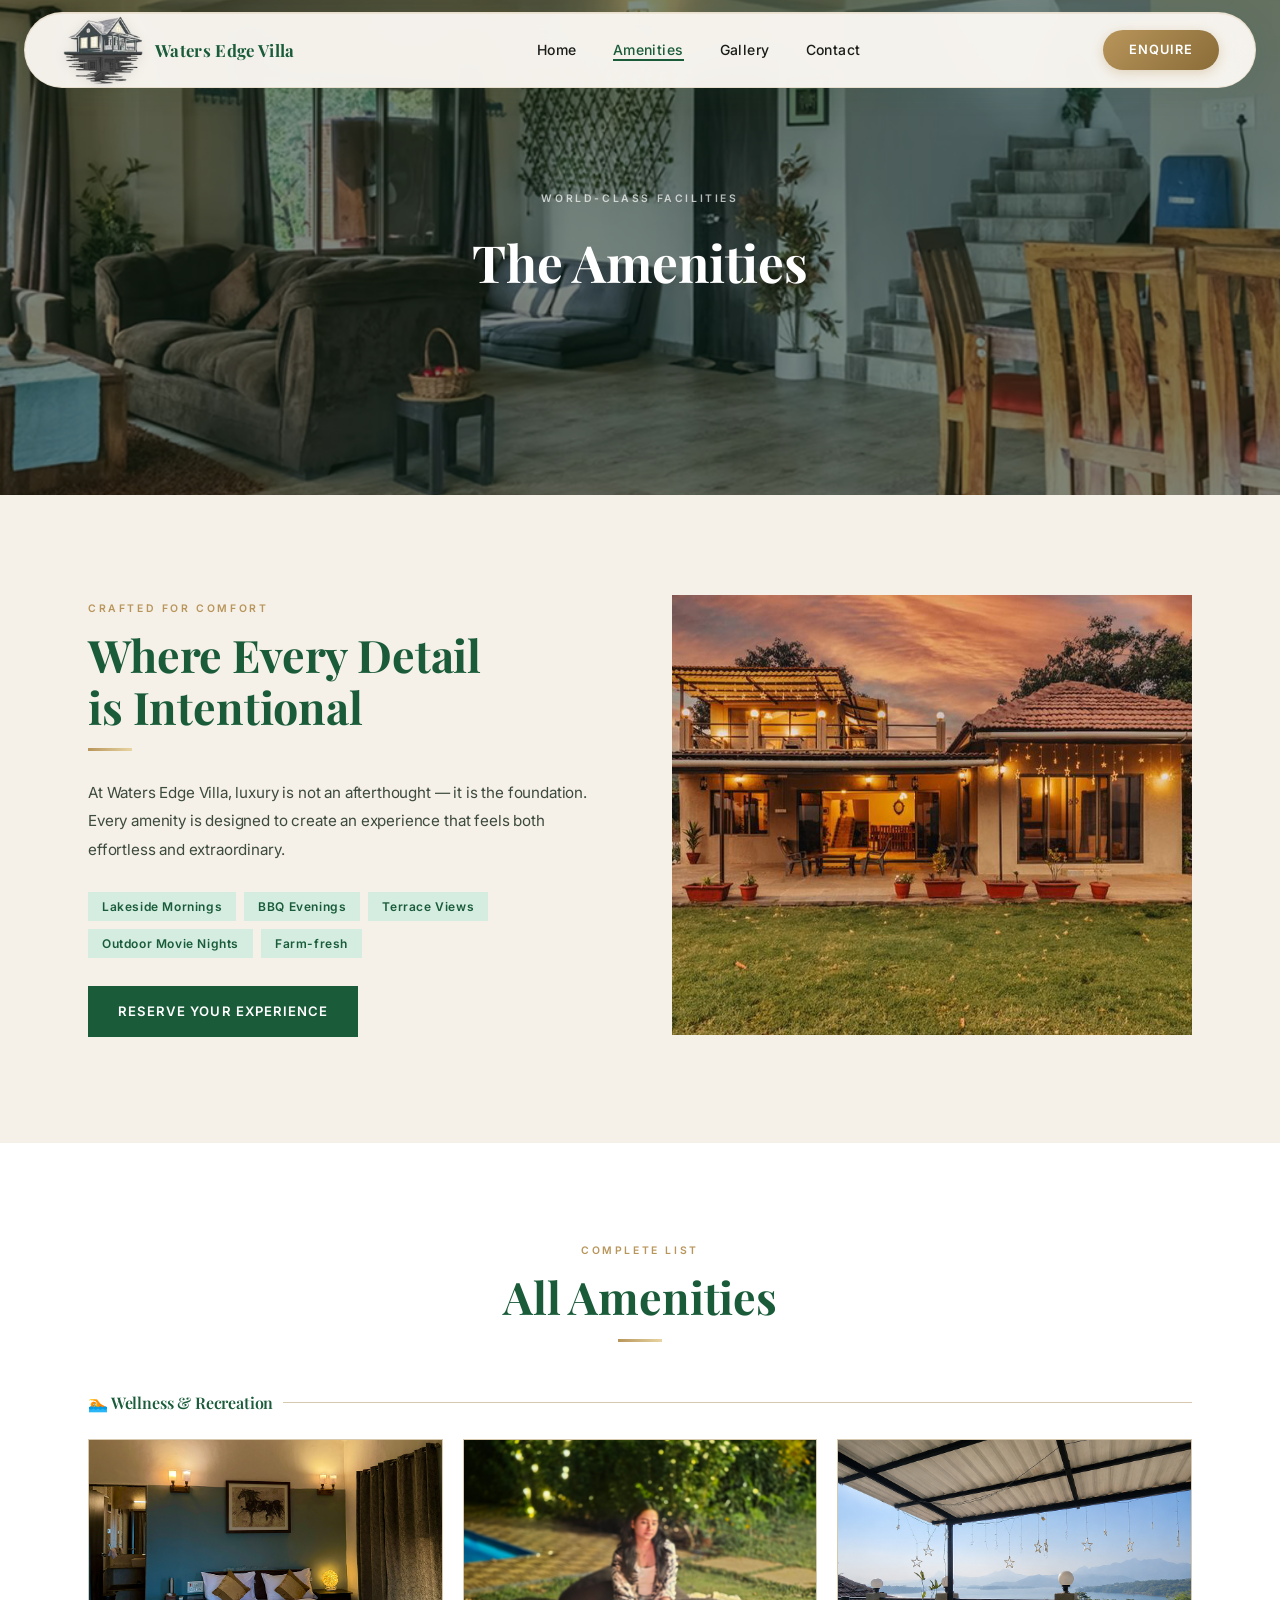
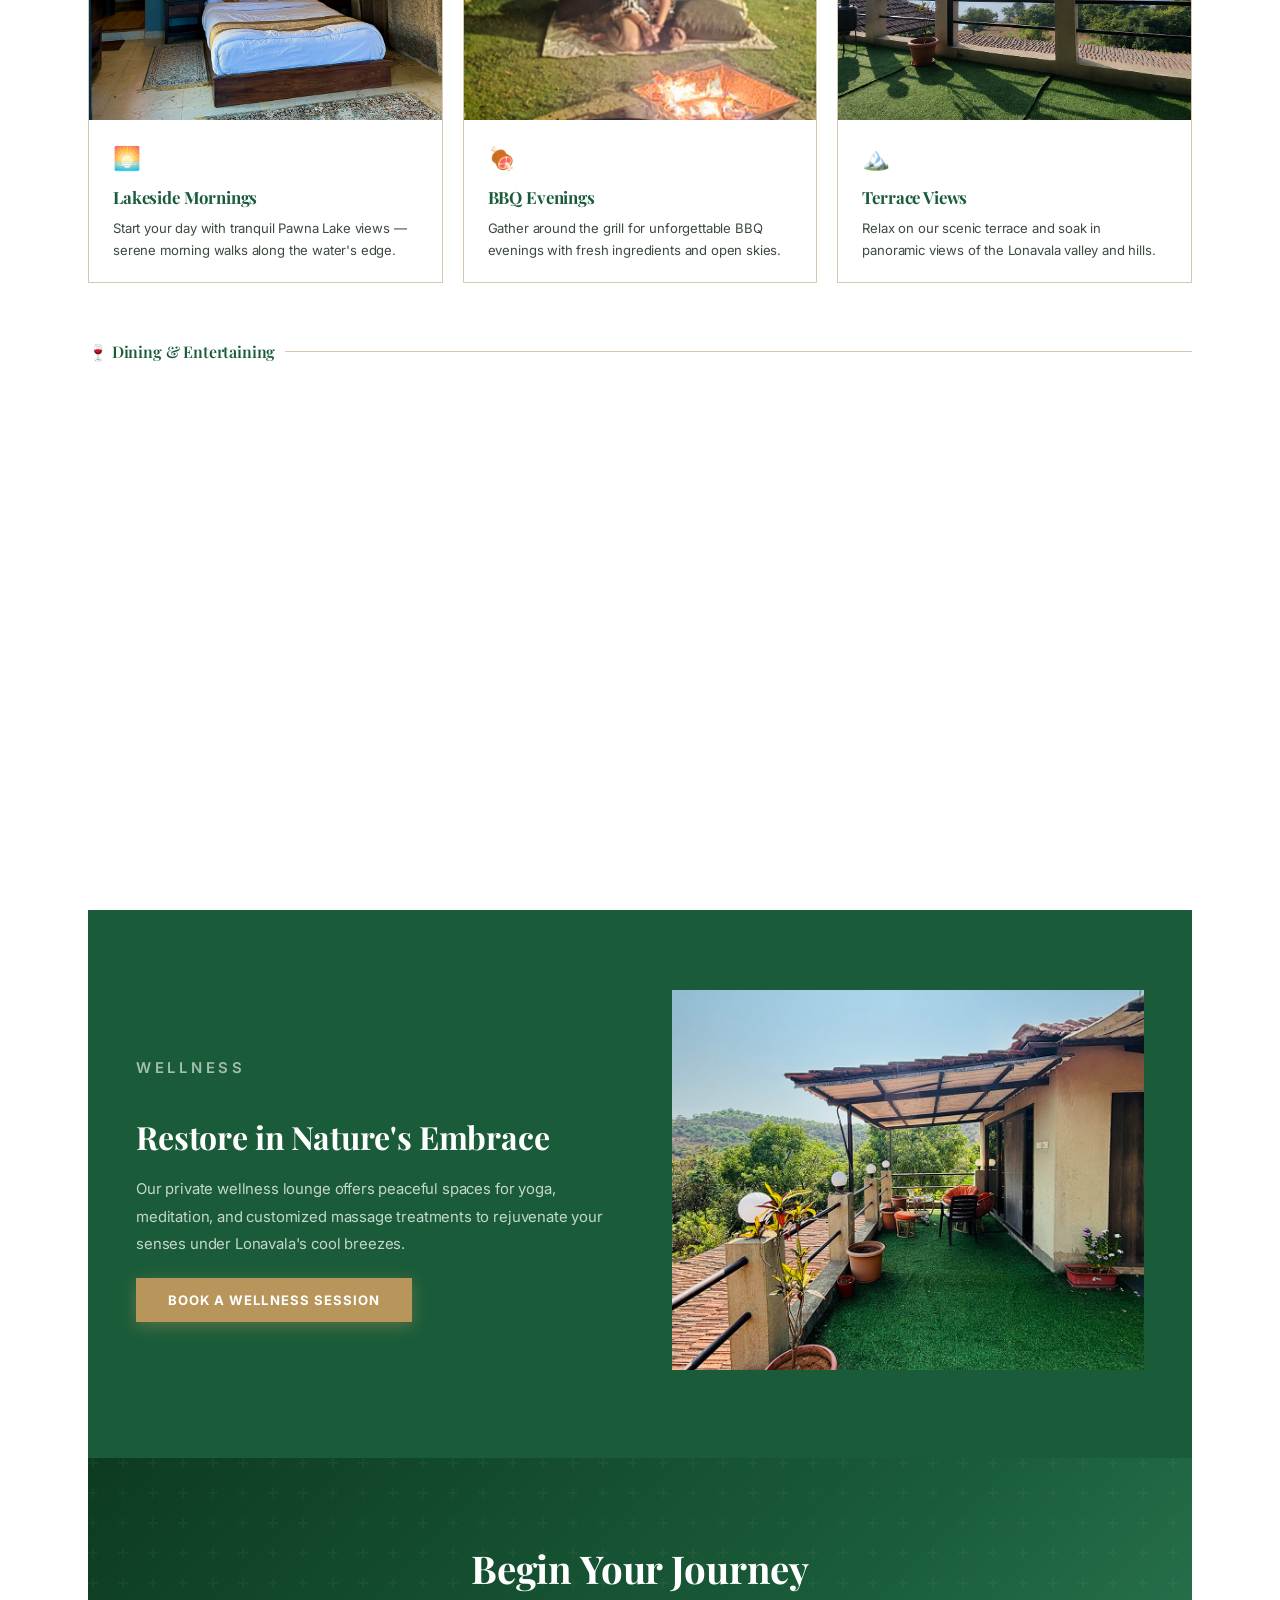
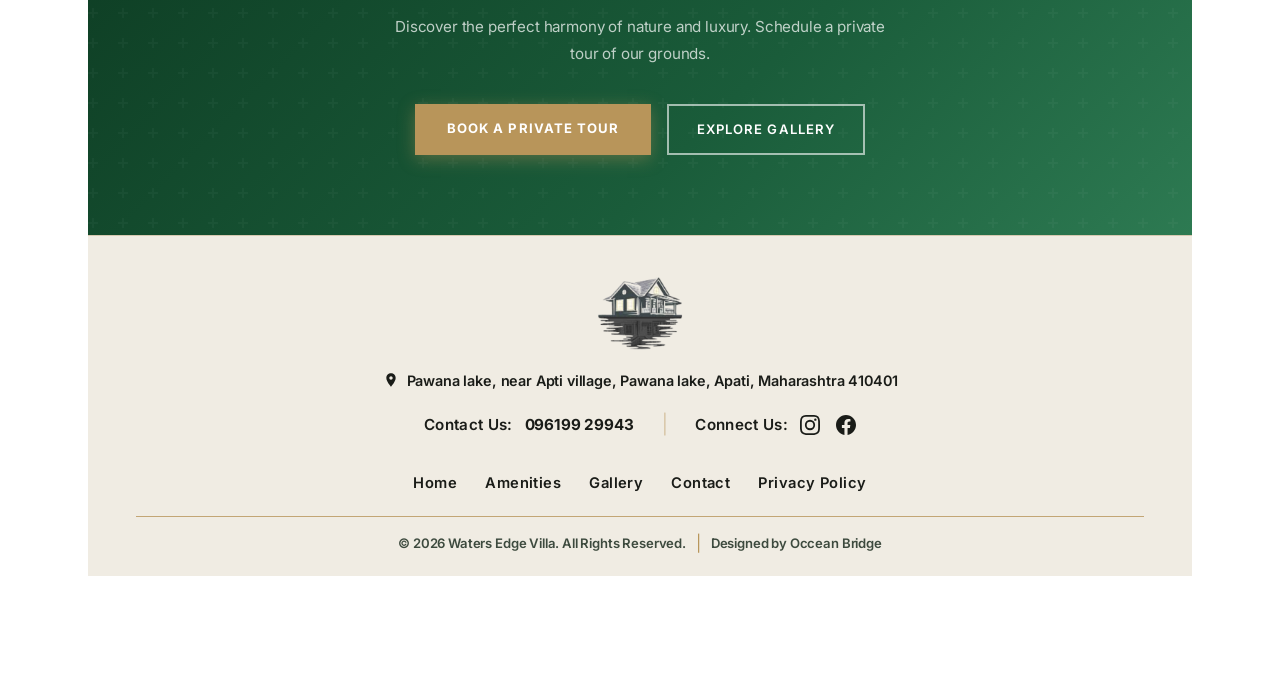
==== commit d489e65d: "feat: update gallery with new room, villa, and garden photography assets" ====
--- a/amenities.html
+++ b/amenities.html
@@ -37,14 +37,14 @@
 
     .amenity-item img {
       width: 100%;
-      height: 200px;
+      height: 280px;
       object-fit: cover;
       display: block;
-      transition: transform 0.5s;
+      transition: transform 0.6s cubic-bezier(0.4, 0, 0.2, 1);
     }
 
     .amenity-item:hover img {
-      transform: scale(1.05);
+      transform: scale(1.08);
     }
 
     .amenity-item-body {
@@ -160,7 +160,7 @@
   </nav>
 
   <div class="page-hero">
-    <img src="images/Room_1.jpg" alt="Waters Edge Villa Amenities" class="page-hero-bg" />
+    <img src="images/Room_12.jpg" alt="Waters Edge Villa Amenities" class="page-hero-bg" />
     <div class="page-hero-overlay"></div>
     <div class="page-hero-content">
       <p class="eyebrow">World-Class Facilities</p>
@@ -188,7 +188,7 @@
           <a href="contact.html" class="btn-primary">Reserve Your Experience</a>
         </div>
         <div class="reveal">
-          <img src="images/Room_1.jpg" alt="Villa Atrium" style="width:100%;height:440px;object-fit:cover;" />
+          <img src="images/Villa_1.jpg" alt="Villa Exterior" style="width:100%;height:440px;object-fit:cover;" />
         </div>
       </div>
     </div>
@@ -210,13 +210,13 @@
             <p>Start your day with tranquil Pawna Lake views — serene morning walks along the water's edge.</p>
           </div>
         </div>
-        <div class="amenity-item reveal"><img src="images/20250429_205859.jpg.jpeg" alt="BBQ Evenings" />
+        <div class="amenity-item reveal"><img src="images/Untitled design.jpg" alt="BBQ Evenings" style="object-position: center 25%;" />
           <div class="amenity-item-body"><span>🍖</span>
             <h4>BBQ Evenings</h4>
             <p>Gather around the grill for unforgettable BBQ evenings with fresh ingredients and open skies.</p>
           </div>
         </div>
-        <div class="amenity-item reveal"><img src="images/lavender_field.png" alt="Terrace Views" />
+        <div class="amenity-item reveal"><img src="images/Villa_4.jpg" alt="Terrace Views" />
           <div class="amenity-item-body"><span>🏔️</span>
             <h4>Terrace Views</h4>
             <p>Relax on our scenic terrace and soak in panoramic views of the Lonavala valley and hills.</p>
@@ -226,19 +226,19 @@
 
       <p class="amenities-cat-title">🍷 Dining &amp; Entertaining</p>
       <div class="amenity-list">
-        <div class="amenity-item reveal"><img src="images/dining_table.png" alt="Farm-fresh Dining" />
+        <div class="amenity-item reveal"><img src="images/Garden_4.jpg" alt="Farm-fresh Dining" style="object-position: center 35%;" />
           <div class="amenity-item-body"><span>🌾</span>
             <h4>Farm-fresh Dining</h4>
             <p>Private chef crafts seasonal menus using fresh produce harvested daily from our organic gardens.</p>
           </div>
         </div>
-        <div class="amenity-item reveal"><img src="images/olive_grove.png" alt="BBQ Evenings" />
+        <div class="amenity-item reveal"><img src="images/Untitled design.jpg" alt="BBQ Evenings" style="object-position: center 25%;" />
           <div class="amenity-item-body"><span>🍖</span>
             <h4>BBQ Evenings</h4>
             <p>Evening BBQ gatherings with fresh ingredients, warm ambiance and open skies above.</p>
           </div>
         </div>
-        <div class="amenity-item reveal"><img src="images/hero_home.png" alt="Outdoor Movie Nights" />
+        <div class="amenity-item reveal"><img src="images/Garden_2.jpg" alt="Outdoor Movie Nights" />
           <div class="amenity-item-body"><span>🎬</span>
             <h4>Outdoor Movie Nights</h4>
             <p>Cinematic nights under the open sky — enjoy movies with the cool breeze and starlit canopy.</p>
@@ -246,110 +246,98 @@
         </div>
       </div>
 
-      <p class="amenities-cat-title">🌟 Unique Experiences</p>
-      <div class="amenity-list">
-        <div class="amenity-item reveal"><img src="images/spring_water.png" alt="Lakeside Mornings" />
-          <div class="amenity-item-body"><span>🌅</span>
-            <h4>Lakeside Mornings</h4>
-            <p>Wake up to breathtaking Pawna Lake views with a serene lakeside morning experience as the sun rises.</p>
-          </div>
-        </div>
-        <div class="amenity-item reveal"><img src="images/hero_home.png" alt="Outdoor Movie Nights" />
-          <div class="amenity-item-body"><span>🎬</span>
-            <h4>Outdoor Movie Nights</h4>
-            <p>Enjoy cinematic experiences under the open sky with our curated outdoor movie screening setup.</p>
-          </div>
-        </div>
-        <div class="amenity-item reveal"><img src="images/lavender_field.png" alt="Farm-fresh" />
-          <div class="amenity-item-body"><span>🌾</span>
-            <h4>Farm-fresh</h4>
-            <p>Savour farm-fresh produce harvested daily from our organic gardens, straight to your plate.</p>
-          </div>
-        </div>
-      </div>
-    </div>
-  </section>
-
-  <div class="highlight-strip">
-    <div class="container">
-      <div class="inner">
-        <div class="reveal-left">
-          <p class="section-label" style="color:rgba(255,255,255,0.6);">The Spa</p>
-          <h2>Restore in Nature's Embrace</h2>
-          <p>Our organic spa harnesses the estate's own harvest — lavender steam rooms, cold limestone plunge pools, and
-            restorative treatments inspired by ancient Mediterranean wellness rituals.</p>
-          <a href="contact.html" class="btn-cream">Book a Spa Session</a>
-        </div>
-        <div class="reveal"><img src="images/hero_amenities.png" alt="Spa Interior" /></div>
-      </div>
-    </div>
-  </div>
-
-  <div class="cta-band">
-    <div class="container">
-      <h2>Begin Your Journey</h2>
-      <p>Discover the perfect harmony of nature and luxury. Schedule a private tour of our grounds.</p>
-      <div class="btns">
-        <a href="contact.html" class="btn-cream">Book a Private Tour</a>
-        <a href="gallery.html" class="btn-outline-white">Explore Gallery</a>
-      </div>
-    </div>
-  </div>
-
-  <footer>
-    <div class="container">
-      <div class="footer-inner">
-        <div class="footer-brand">
-          <a href="index.html" class="logo-wrap"><img src="assets/logo.png" alt="Waters Edge Villa" /></a>
-          <div class="footer-address">
-            <svg viewBox="0 0 24 24" width="16" height="16"><path d="M12 2C8.13 2 5 5.13 5 9c0 5.25 7 13 7 13s7-7.75 7-13c0-3.87-3.13-7-7-7zm0 9.5c-1.38 0-2.5-1.12-2.5-2.5S10.62 6.5 12 6.5s2.5 1.12 2.5 2.5S13.38 11.5 12 11.5z"/></svg>
-            <p>Pawana lake, near Apti village, Pawana lake, Apati, Maharashtra 410401</p>
-          </div>
-          <div class="footer-contact-connect">
-            <div class="footer-phone">
-              <span class="footer-label">Contact Us:</span>
-              <a href="tel:+919619929943">096199 29943</a>
+
+
+      <div class="highlight-strip">
+        <div class="container">
+          <div class="inner">
+            <div class="reveal-left">
+              <p class="section-label" style="color:rgba(255,255,255,0.6);">Wellness</p>
+              <h2>Restore in Nature's Embrace</h2>
+              <p>Our private wellness lounge offers peaceful spaces for yoga, meditation, and customized massage
+                treatments
+                to rejuvenate your senses under Lonavala's cool breezes.</p>
+              <a href="contact.html" class="btn-cream">Book a Wellness Session</a>
             </div>
-            <span class="footer-connect-sep">|</span>
-            <div class="footer-social-wrap">
-              <span class="footer-label">Connect Us:</span>
-              <div class="footer-social">
-                <a href="#" aria-label="Instagram">
-                  <svg viewBox="0 0 24 24" width="16" height="16"><path d="M12 2.163c3.204 0 3.584.012 4.85.07 3.252.148 4.771 1.691 4.919 4.919.058 1.265.069 1.645.069 4.849 0 3.205-.012 3.584-.069 4.849-.149 3.225-1.664 4.771-4.919 4.919-1.266.058-1.644.07-4.85.07-3.204 0-3.584-.012-4.849-.07-3.26-.149-4.771-1.699-4.919-4.92-.058-1.265-.07-1.644-.07-4.849 0-3.204.013-3.583.07-4.849.149-3.227 1.664-4.771 4.919-4.919 1.266-.057 1.645-.069 4.849-.069zM12 0C8.741 0 8.333.014 7.053.072 2.695.272.273 2.69.073 7.052.014 8.333 0 8.741 0 12c0 3.259.014 3.668.072 4.948.2 4.358 2.618 6.78 6.98 6.98C8.333 23.986 8.741 24 12 24c3.259 0 3.668-.014 4.948-.072 4.354-.2 6.782-2.618 6.979-6.98.059-1.28.073-1.689.073-4.948 0-3.259-.014-3.667-.072-4.947-.196-4.354-2.617-6.78-6.979-6.98C15.668.014 15.259 0 12 0zm0 5.838a6.162 6.162 0 100 12.324 6.162 6.162 0 000-12.324zM12 16a4 4 0 110-8 4 4 0 010 8zm6.406-11.845a1.44 1.44 0 100 2.881 1.44 1.44 0 000-2.881z"/></svg>
-                </a>
-                <a href="#" aria-label="Facebook">
-                  <svg viewBox="0 0 24 24" width="16" height="16"><path d="M24 12.073c0-6.627-5.373-12-12-12s-12 5.373-12 12c0 5.99 4.388 10.954 10.125 11.854v-8.385H7.078v-3.47h3.047V9.43c0-3.007 1.792-4.669 4.533-4.669 1.312 0 2.686.235 2.686.235v2.953H15.83c-1.491 0-1.956.925-1.956 1.874v2.25h3.328l-.532 3.47h-2.796v8.385C19.612 23.027 24 18.062 24 12.073z"/></svg>
-                </a>
+            <div class="reveal"><img src="images/Room_10.jpg" alt="Wellness Lounge" /></div>
+          </div>
+        </div>
+      </div>
+
+      <div class="cta-band">
+        <div class="container">
+          <h2>Begin Your Journey</h2>
+          <p>Discover the perfect harmony of nature and luxury. Schedule a private tour of our grounds.</p>
+          <div class="btns">
+            <a href="contact.html" class="btn-cream">Book a Private Tour</a>
+            <a href="gallery.html" class="btn-outline-white">Explore Gallery</a>
+          </div>
+        </div>
+      </div>
+
+      <footer>
+        <div class="container">
+          <div class="footer-inner">
+            <div class="footer-brand">
+              <a href="index.html" class="logo-wrap"><img src="assets/logo.png" alt="Waters Edge Villa" /></a>
+              <div class="footer-address">
+                <svg viewBox="0 0 24 24" width="16" height="16">
+                  <path
+                    d="M12 2C8.13 2 5 5.13 5 9c0 5.25 7 13 7 13s7-7.75 7-13c0-3.87-3.13-7-7-7zm0 9.5c-1.38 0-2.5-1.12-2.5-2.5S10.62 6.5 12 6.5s2.5 1.12 2.5 2.5S13.38 11.5 12 11.5z" />
+                </svg>
+                <p>Pawana lake, near Apti village, Pawana lake, Apati, Maharashtra 410401</p>
+              </div>
+              <div class="footer-contact-connect">
+                <div class="footer-phone">
+                  <span class="footer-label">Contact Us:</span>
+                  <a href="tel:+919619929943">096199 29943</a>
+                </div>
+                <span class="footer-connect-sep">|</span>
+                <div class="footer-social-wrap">
+                  <span class="footer-label">Connect Us:</span>
+                  <div class="footer-social">
+                    <a href="#" aria-label="Instagram">
+                      <svg viewBox="0 0 24 24" width="16" height="16">
+                        <path
+                          d="M12 2.163c3.204 0 3.584.012 4.85.07 3.252.148 4.771 1.691 4.919 4.919.058 1.265.069 1.645.069 4.849 0 3.205-.012 3.584-.069 4.849-.149 3.225-1.664 4.771-4.919 4.919-1.266.058-1.644.07-4.85.07-3.204 0-3.584-.012-4.849-.07-3.26-.149-4.771-1.699-4.919-4.92-.058-1.265-.07-1.644-.07-4.849 0-3.204.013-3.583.07-4.849.149-3.227 1.664-4.771 4.919-4.919 1.266-.057 1.645-.069 4.849-.069zM12 0C8.741 0 8.333.014 7.053.072 2.695.272.273 2.69.073 7.052.014 8.333 0 8.741 0 12c0 3.259.014 3.668.072 4.948.2 4.358 2.618 6.78 6.98 6.98C8.333 23.986 8.741 24 12 24c3.259 0 3.668-.014 4.948-.072 4.354-.2 6.782-2.618 6.979-6.98.059-1.28.073-1.689.073-4.948 0-3.259-.014-3.667-.072-4.947-.196-4.354-2.617-6.78-6.979-6.98C15.668.014 15.259 0 12 0zm0 5.838a6.162 6.162 0 100 12.324 6.162 6.162 0 000-12.324zM12 16a4 4 0 110-8 4 4 0 010 8zm6.406-11.845a1.44 1.44 0 100 2.881 1.44 1.44 0 000-2.881z" />
+                      </svg>
+                    </a>
+                    <a href="#" aria-label="Facebook">
+                      <svg viewBox="0 0 24 24" width="16" height="16">
+                        <path
+                          d="M24 12.073c0-6.627-5.373-12-12-12s-12 5.373-12 12c0 5.99 4.388 10.954 10.125 11.854v-8.385H7.078v-3.47h3.047V9.43c0-3.007 1.792-4.669 4.533-4.669 1.312 0 2.686.235 2.686.235v2.953H15.83c-1.491 0-1.956.925-1.956 1.874v2.25h3.328l-.532 3.47h-2.796v8.385C19.612 23.027 24 18.062 24 12.073z" />
+                      </svg>
+                    </a>
+                  </div>
+                </div>
               </div>
             </div>
-          </div>
-        </div>
-        <div>
-          <ul>
-            <li><a href="index.html">Home</a></li>
-            <li><a href="amenities.html">Amenities</a></li>
-            <li><a href="gallery.html">Gallery</a></li>
-            <li><a href="contact.html">Contact</a></li>
-            <li><a href="#">Privacy Policy</a></li>
-          </ul>
-        </div>
-      </div>
-      <hr class="footer-divider" />
-      <div class="footer-bottom">
-        <p>© 2026 Waters Edge Villa. All Rights Reserved.</p>
-        <span class="sep">|</span>
-        <p>Designed by Occean Bridge</p>
-      </div>
-    </div>
-  </footer>
-
-  <script>
-    window.addEventListener('scroll', () => { document.getElementById('navbar').classList.toggle('scrolled', window.scrollY > 40); });
-    const ham = document.getElementById('hamburger'); const nav = document.getElementById('navLinks');
-    ham.addEventListener('click', () => { ham.classList.toggle('open'); nav.classList.toggle('open'); });
-    const observer = new IntersectionObserver(entries => { entries.forEach(e => { if (e.isIntersecting) e.target.classList.add('visible'); }); }, { threshold: 0.12 });
-    document.querySelectorAll('.reveal,.reveal-left').forEach(el => observer.observe(el));
-  </script>
+            <div>
+              <ul>
+                <li><a href="index.html">Home</a></li>
+                <li><a href="amenities.html">Amenities</a></li>
+                <li><a href="gallery.html">Gallery</a></li>
+                <li><a href="contact.html">Contact</a></li>
+                <li><a href="#">Privacy Policy</a></li>
+              </ul>
+            </div>
+          </div>
+          <hr class="footer-divider" />
+          <div class="footer-bottom">
+            <p>© 2026 Waters Edge Villa. All Rights Reserved.</p>
+            <span class="sep">|</span>
+            <p>Designed by Occean Bridge</p>
+          </div>
+        </div>
+      </footer>
+
+      <script>
+        window.addEventListener('scroll', () => { document.getElementById('navbar').classList.toggle('scrolled', window.scrollY > 40); });
+        const ham = document.getElementById('hamburger'); const nav = document.getElementById('navLinks');
+        ham.addEventListener('click', () => { ham.classList.toggle('open'); nav.classList.toggle('open'); });
+        const observer = new IntersectionObserver(entries => { entries.forEach(e => { if (e.isIntersecting) e.target.classList.add('visible'); }); }, { threshold: 0.12 });
+        document.querySelectorAll('.reveal,.reveal-left').forEach(el => observer.observe(el));
+      </script>
 </body>
 
 </html>
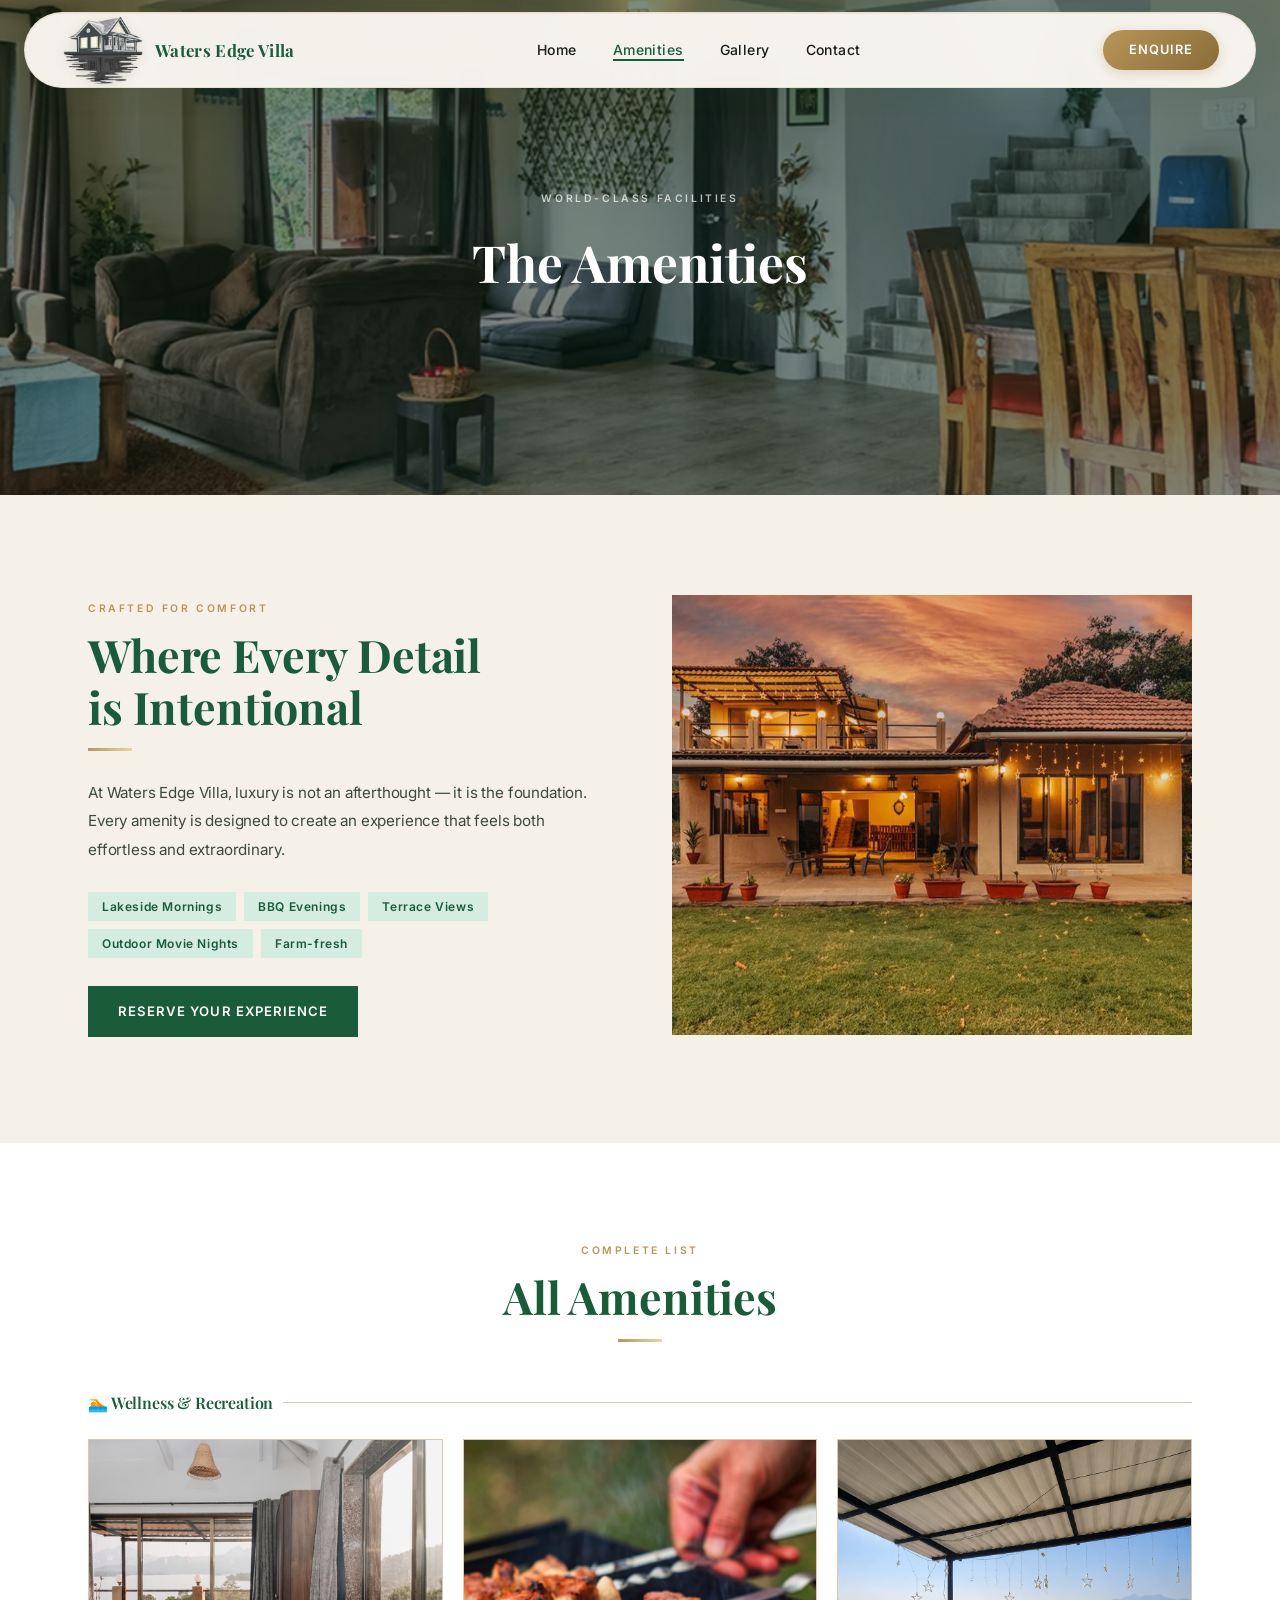
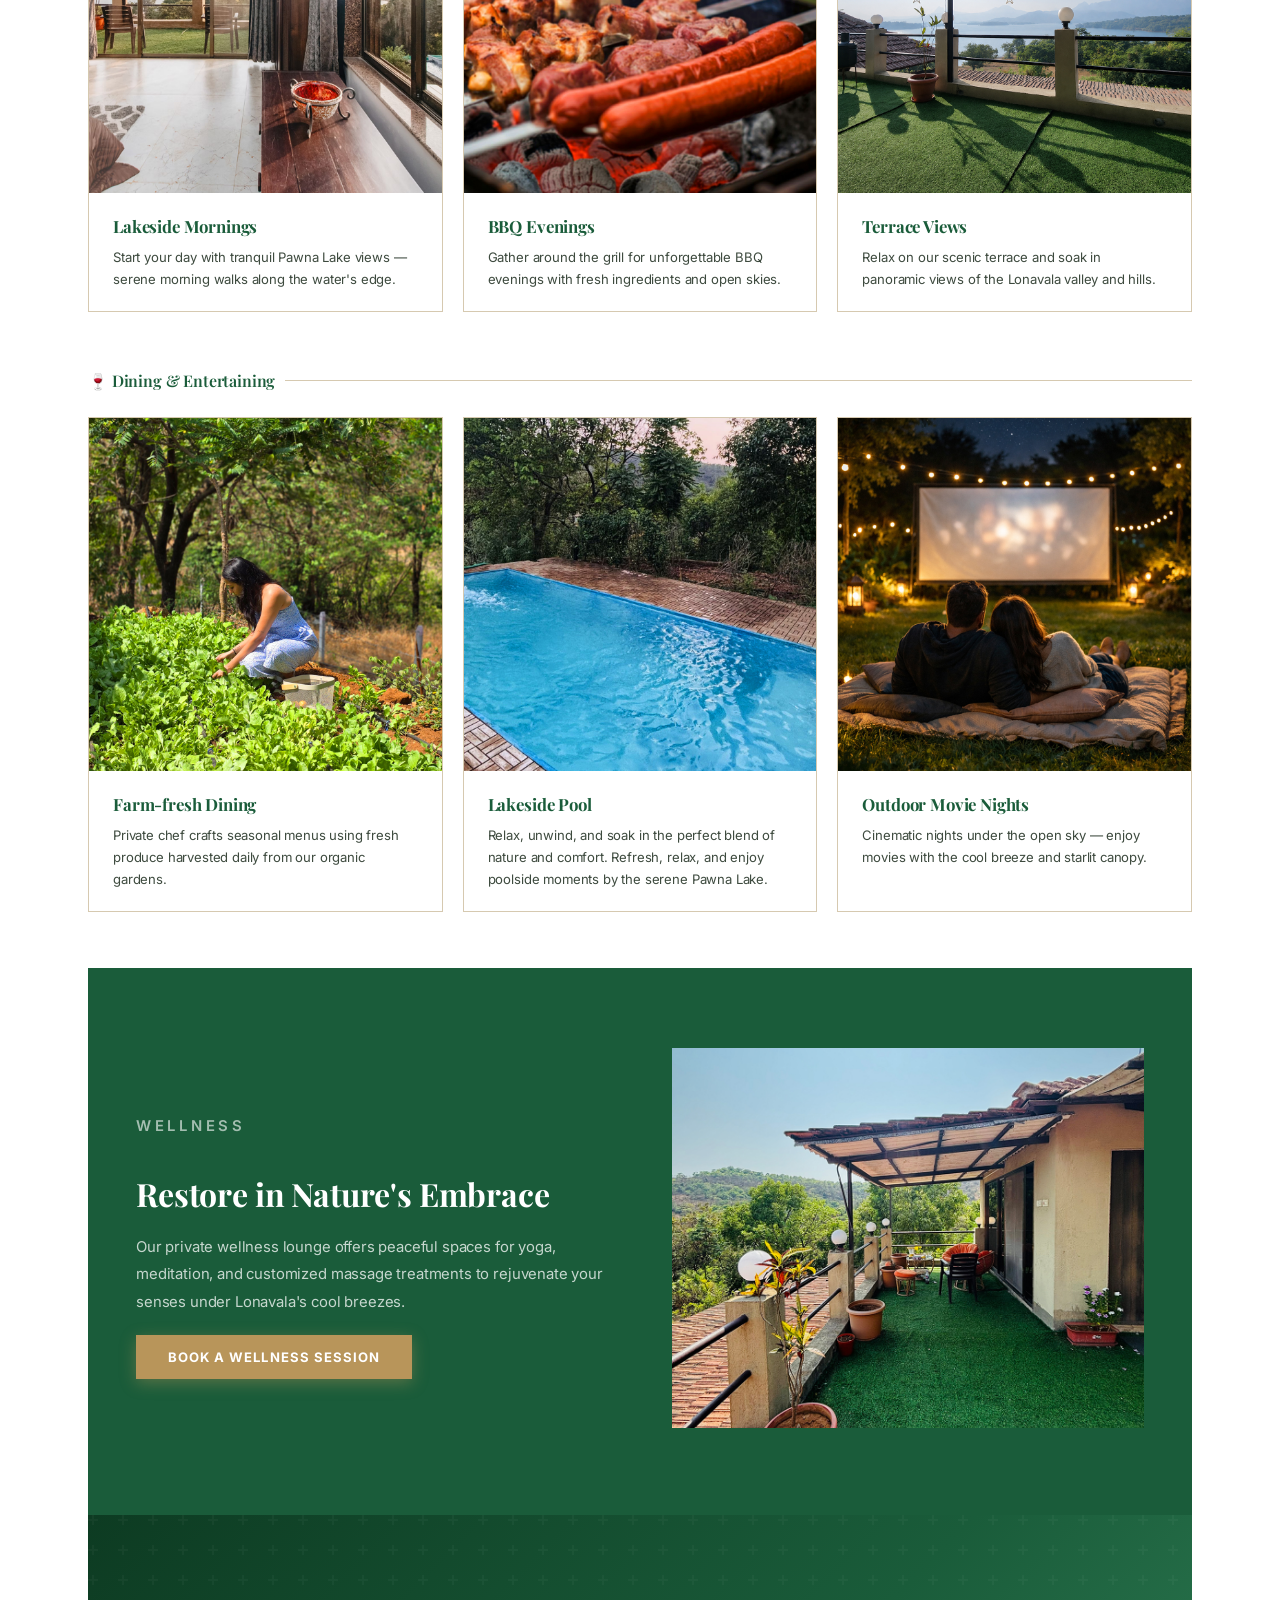
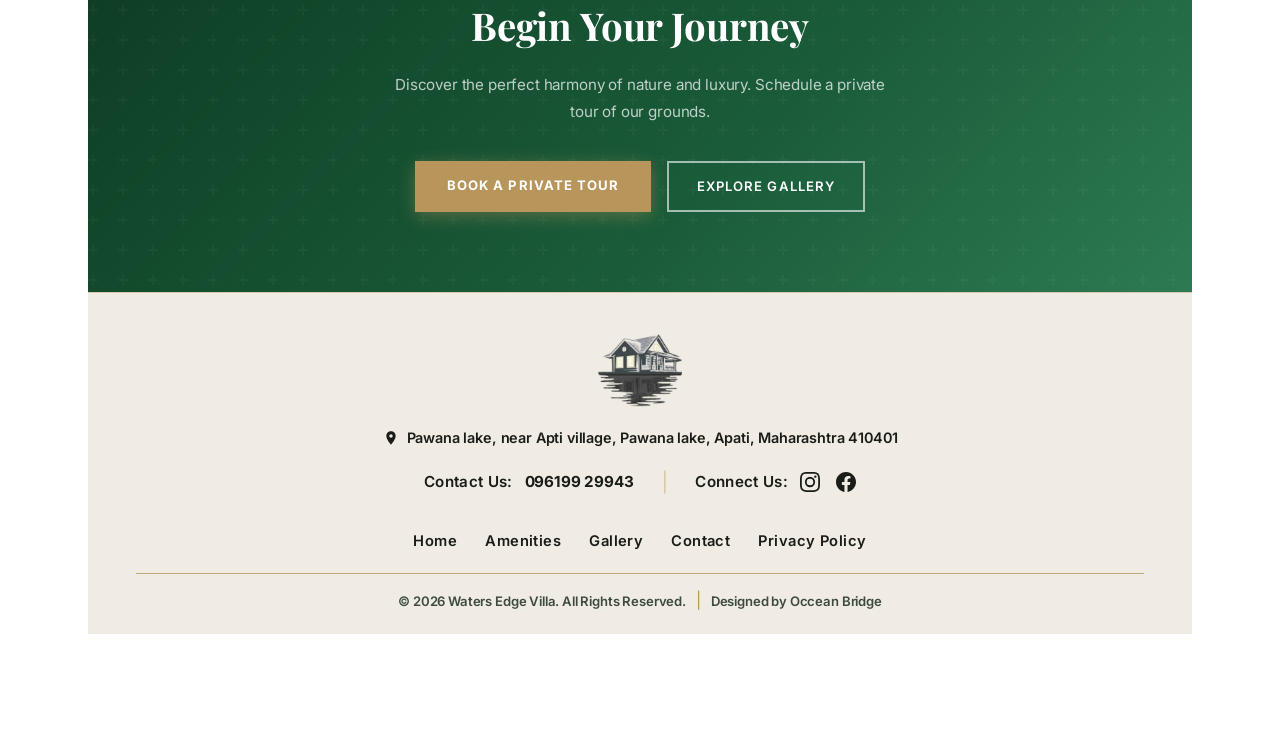
==== commit 438b901d: "refactor: update hero section layout and replace legacy gallery images with new assets" ====
--- a/amenities.html
+++ b/amenities.html
@@ -37,8 +37,7 @@
 
     .amenity-item img {
       width: 100%;
-      height: 280px;
-      object-fit: cover;
+      height: auto;
       display: block;
       transition: transform 0.6s cubic-bezier(0.4, 0, 0.2, 1);
     }
@@ -204,20 +203,20 @@
 
       <p class="amenities-cat-title">🏊 Wellness &amp; Recreation</p>
       <div class="amenity-list">
-        <div class="amenity-item reveal"><img src="images/Room_1.jpg" alt="Lakeside Views" />
-          <div class="amenity-item-body"><span>🌅</span>
+        <div class="amenity-item reveal"><img src="images/Room_13.jpg" alt="Lakeside Views" />
+          <div class="amenity-item-body">
             <h4>Lakeside Mornings</h4>
             <p>Start your day with tranquil Pawna Lake views — serene morning walks along the water's edge.</p>
           </div>
         </div>
-        <div class="amenity-item reveal"><img src="images/Untitled design.jpg" alt="BBQ Evenings" style="object-position: center 25%;" />
-          <div class="amenity-item-body"><span>🍖</span>
+        <div class="amenity-item reveal"><img src="images/7.jpg" alt="BBQ Evenings" />
+          <div class="amenity-item-body">
             <h4>BBQ Evenings</h4>
             <p>Gather around the grill for unforgettable BBQ evenings with fresh ingredients and open skies.</p>
           </div>
         </div>
         <div class="amenity-item reveal"><img src="images/Villa_4.jpg" alt="Terrace Views" />
-          <div class="amenity-item-body"><span>🏔️</span>
+          <div class="amenity-item-body">
             <h4>Terrace Views</h4>
             <p>Relax on our scenic terrace and soak in panoramic views of the Lonavala valley and hills.</p>
           </div>
@@ -226,20 +225,21 @@
 
       <p class="amenities-cat-title">🍷 Dining &amp; Entertaining</p>
       <div class="amenity-list">
-        <div class="amenity-item reveal"><img src="images/Garden_4.jpg" alt="Farm-fresh Dining" style="object-position: center 35%;" />
-          <div class="amenity-item-body"><span>🌾</span>
+        <div class="amenity-item reveal"><img src="images/18.jpg" alt="Farm-fresh Dining" />
+          <div class="amenity-item-body">
             <h4>Farm-fresh Dining</h4>
             <p>Private chef crafts seasonal menus using fresh produce harvested daily from our organic gardens.</p>
           </div>
         </div>
-        <div class="amenity-item reveal"><img src="images/Untitled design.jpg" alt="BBQ Evenings" style="object-position: center 25%;" />
-          <div class="amenity-item-body"><span>🍖</span>
-            <h4>BBQ Evenings</h4>
-            <p>Evening BBQ gatherings with fresh ingredients, warm ambiance and open skies above.</p>
-          </div>
-        </div>
-        <div class="amenity-item reveal"><img src="images/Garden_2.jpg" alt="Outdoor Movie Nights" />
-          <div class="amenity-item-body"><span>🎬</span>
+        <div class="amenity-item reveal"><img src="images/6.jpg" alt="BBQ Evenings" />
+          <div class="amenity-item-body">
+            <h4>Lakeside Pool</h4>
+            <p>Relax, unwind, and soak in the perfect blend of nature and comfort.
+              Refresh, relax, and enjoy poolside moments by the serene Pawna Lake.</p>
+          </div>
+        </div>
+        <div class="amenity-item reveal"><img src="images/Lawn Theatre.jpg.jpeg" alt="Outdoor Movie Nights" />
+          <div class="amenity-item-body">
             <h4>Outdoor Movie Nights</h4>
             <p>Cinematic nights under the open sky — enjoy movies with the cool breeze and starlit canopy.</p>
           </div>
--- a/style.css
+++ b/style.css
@@ -215,8 +215,7 @@
 .hero {
   position: relative;
   width: 100%;
-  height: calc(100vh - 100px);
-  min-height: 520px;
+  height: 580px;
   margin-top: 100px;
   display: flex;
   align-items: flex-end;
@@ -229,7 +228,7 @@
   width: 100%;
   height: 100%;
   object-fit: cover;
-  object-position: center 65%;
+  object-position: center 60%;
   animation: heroZoom 12s ease-out forwards;
 }
 
@@ -247,6 +246,7 @@
   position: absolute;
   inset: 0;
   background: linear-gradient(to top, rgba(10, 35, 20, 0.78) 0%, rgba(10, 35, 20, 0.25) 55%, transparent 100%);
+  z-index: 1;
 }
 
 .hero-content {
@@ -669,14 +669,13 @@
 
 .amenity-card img {
   width: 100%;
-  height: 230px;
-  object-fit: cover;
+  height: auto;
   display: block;
-  transition: transform 0.5s ease;
+  transition: transform 0.6s cubic-bezier(0.4, 0, 0.2, 1);
 }
 
 .amenity-card:hover img {
-  transform: scale(1.05);
+  transform: scale(1.08);
 }
 
 .amenity-card-body {
@@ -1348,11 +1347,13 @@
 
   .hero {
     margin-top: 78px;
-    height: calc(100vh - 78px);
+    height: 440px;
+    display: flex;
+    align-items: flex-end;
   }
 
   .hero-content {
-    padding: 0 28px 48px;
+    padding: 0 28px 36px;
   }
 
   .hero-card {
@@ -1408,6 +1409,14 @@
 }
 
 @media (max-width: 600px) {
+  .hero {
+    height: 380px;
+  }
+
+  .hero-content {
+    padding: 0 20px 24px;
+  }
+
   .amenities-grid {
     grid-template-columns: 1fr;
   }
